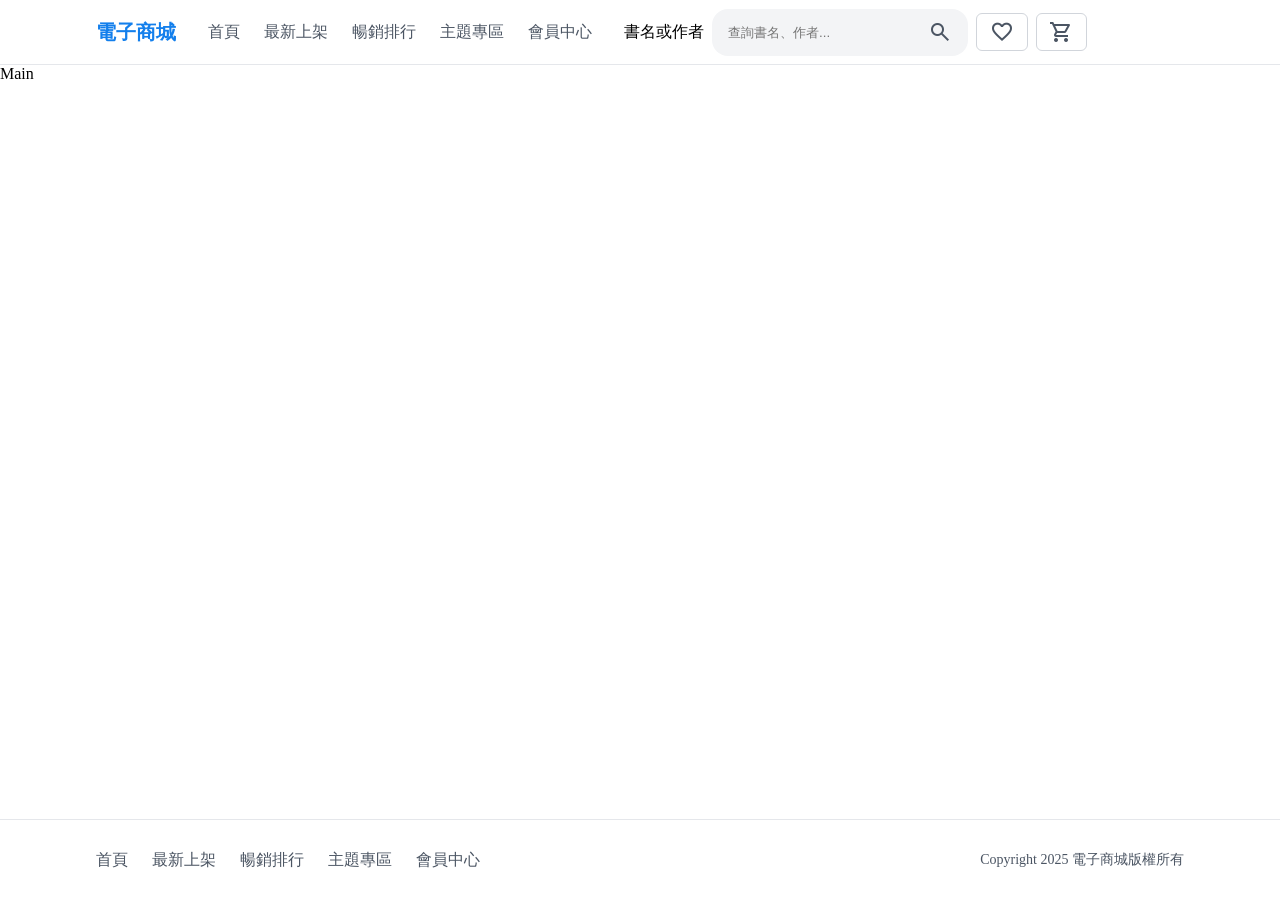
==== src/index.html @ 7a5806dc "fix(header): 調整查詢列樣式錯誤" ====
<!DOCTYPE html>
<html lang="zh-Hant">
<head>
  <meta charset="UTF-8" />
  <meta name="viewport" content="width=device-width, initial-scale=1.0" />
  <title>電子商城</title>
  <link href="https://fonts.googleapis.com/css2?family=Material+Symbols+Outlined" rel="stylesheet" />
  <link rel="stylesheet" href="style.min.css" />
</head>
<body>
  <section>
    <header>
      <div class="container">
        <div class="header-inner">
         <div class="header-brand">
          <h3 class="site-title">電子商城</h3>
          <nav>
            <a href="#">首頁</a>
            <a href="#">最新上架</a>
            <a href="#">暢銷排行</a>
            <a href="#">主題專區</a>
            <a href="#">會員中心</a>
          </nav>
          <div class="header-actions">
    <label for="book-search">書名或作者</label>
    <div class="search">
      <input id="book-search" type="search" placeholder="查詢書名、作者..." />
      <button type="button" aria-label="搜尋">
        <span class="material-symbols-outlined" aria-hidden="true">search</span>
      </button>
    </div>
    <button type="button" aria-label="我的最愛">
      <span class="material-symbols-outlined" aria-hidden="true">favorite</span>
    </button>
    <button type="button" aria-label="購物車">
      <span class="material-symbols-outlined" aria-hidden="true">shopping_cart</span>
    </button>
  </div>
        </div>
      </div>
    </header>
    <div class="main">Main</div>
    <footer>
        <div class="container">
          <div class="footer-inner">
            <nav class="footer-nav" aria-label="頁尾導覽">
              <a href="#">首頁</a>
              <a href="#">最新上架</a>
              <a href="#">暢銷排行</a>
              <a href="#">主題專區</a>
              <a href="#">會員中心</a>
            </nav>
            <p>Copyright 2025 電子商城版權所有</p>
          </div>
        </div>
      </footer>
  </section>
</body>
</html>
---- src/style.min.css ----
section{display:flex;flex-direction:column;min-height:100vh}section .main{flex-grow:1}.container{width:100%;max-width:90vw;box-sizing:border-box;margin:0 auto;padding-left:2rem;padding-right:2rem}a{color:var(--text-color);text-decoration:none}a:hover{color:var(--primary-color)}a:focus-visible{outline:2px solid var(--primary-color);outline-offset:3px}header{border-bottom:solid 1px var(--border-color)}header .material-symbols-outlined{font-size:1.5rem;line-height:1}header .container{width:100%;max-width:90vw;box-sizing:border-box;height:4rem;margin:0 auto;padding-left:2rem;padding-right:2rem;display:flex;align-items:center}header .container .header-inner{width:100%;height:4rem;display:flex;justify-content:space-between;align-items:center}header .container .header-inner button{background-color:rgba(0,0,0,0);padding:.5rem;border:none;cursor:pointer;color:var(--text-color);display:inline-flex;align-items:center;justify-content:center}header .container .header-inner .header-brand{display:flex;align-items:center;gap:2rem}header .container .header-inner .header-brand .site-title{margin:0;font-size:1.25rem;font-weight:700;line-height:1.75rem;color:var(--primary-color)}header .container .header-inner .header-brand nav{display:flex;gap:1.5rem}header .container .header-inner .header-brand nav a{color:var(--text-color);text-decoration:none}header .container .header-inner .header-brand nav a:hover{color:var(--primary-color)}header .container .header-inner .header-actions{display:flex;align-items:center;gap:.5rem}header .container .header-inner .header-actions div.search{display:flex;align-items:stretch;gap:0}header .container .header-inner .header-actions div.search input{border-top-left-radius:1rem;border-bottom-left-radius:1rem;width:200px;padding:1rem .5rem 1rem 1rem;border:none;background-color:var(--gray-color-100);outline:none}header .container .header-inner .header-actions div.search button{border-top-right-radius:1rem;border-bottom-right-radius:1rem;padding:.5rem 1rem;border:none;background-color:var(--gray-color-100);cursor:pointer}header .container .header-inner .header-actions div.search .search input:focus-visible,header .container .header-inner .header-actions div.search button:focus-visible{outline:2px solid var(--primary-color);outline-offset:3px}header .container .header-inner .header-actions>button{padding:.4rem .8rem;border:1px solid #d1d5db;border-radius:.375rem;background:#fff;cursor:pointer}footer{border-top:1px solid var(--border-color)}footer .container{width:100%;max-width:90vw;box-sizing:border-box;margin:0px auto;padding-left:2rem;padding-right:2rem}footer .footer-inner{display:flex;flex-wrap:wrap;justify-content:space-between;align-items:center;gap:1rem 1.5rem;padding-block:1rem}footer .footer-nav{display:flex;flex-wrap:wrap;gap:.75rem 1.5rem}footer .footer-nav a{color:var(--text-color);text-decoration:inherit}footer .footer-nav a:hover{color:var(--primary-color)}footer p{color:var(--text-color);font-size:.875rem;line-height:1.25rem}:root{--primary-color: #137fec;--text-color: #4b5563;--border-color: #e5e7eb;--gray-color-100: #f3f4f6}html,body{margin:0;padding:0}/*# sourceMappingURL=style.min.css.map */
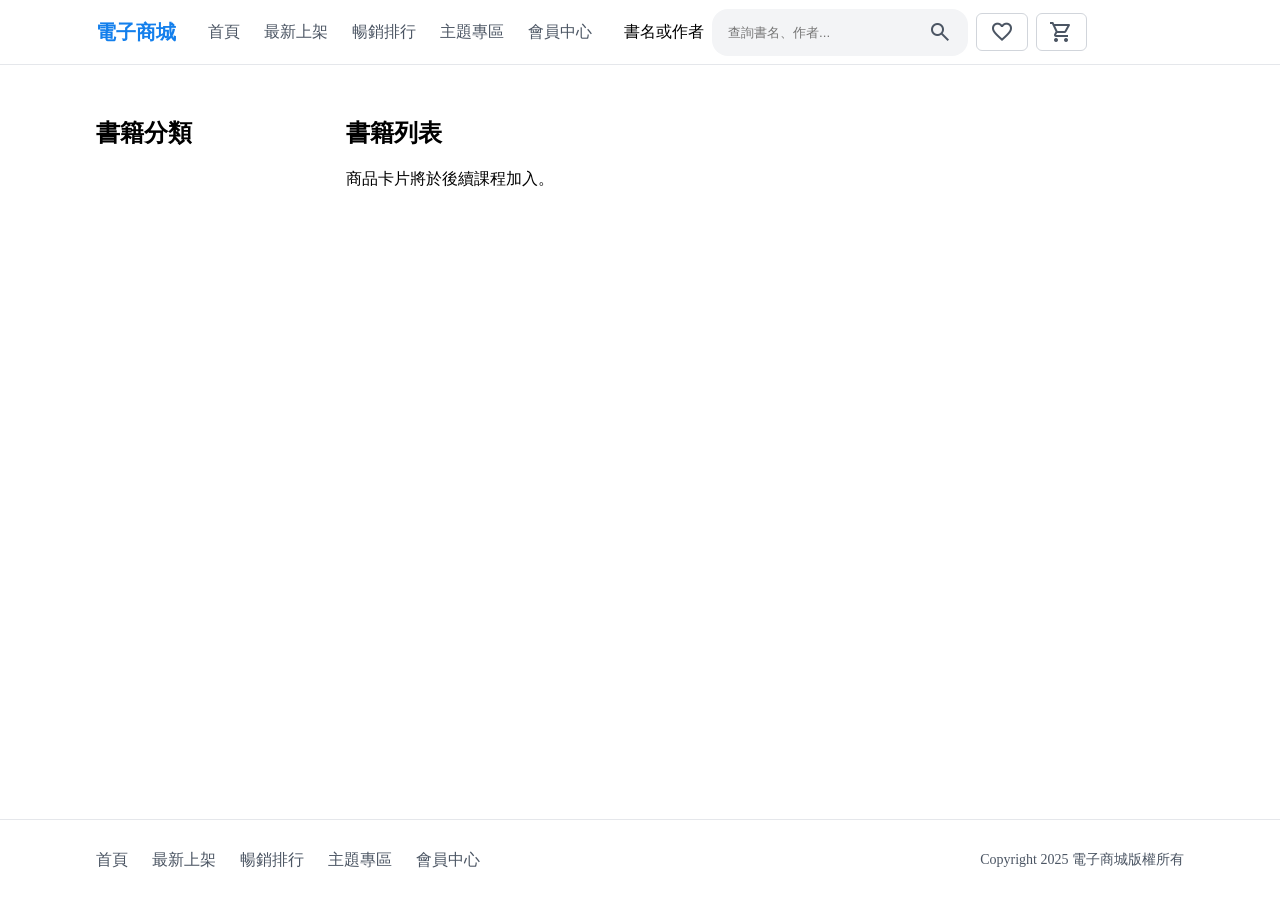
==== commit 21badb9e: "feat(body): 頁面結構定義實作新增" ====
--- a/src/index.html
+++ b/src/index.html
@@ -39,7 +39,20 @@
         </div>
       </div>
     </header>
-    <div class="main">Main</div>
+    <div class="main">
+        <div class="container">
+          <div class="content-layout">
+            <aside class="category-sidebar">
+              <h2 id="category-title">書籍分類</h2>
+              <nav class="category-nav" aria-labelledby="category-title"></nav>
+            </aside>
+            <main class="book-main">
+              <h1>書籍列表</h1>
+              <p>商品卡片將於後續課程加入。</p>
+            </main>
+          </div>
+        </div>
+      </div>
     <footer>
         <div class="container">
           <div class="footer-inner">
--- a/src/style.min.css
+++ b/src/style.min.css
@@ -1 +1 @@
-section{display:flex;flex-direction:column;min-height:100vh}section .main{flex-grow:1}.container{width:100%;max-width:90vw;box-sizing:border-box;margin:0 auto;padding-left:2rem;padding-right:2rem}a{color:var(--text-color);text-decoration:none}a:hover{color:var(--primary-color)}a:focus-visible{outline:2px solid var(--primary-color);outline-offset:3px}header{border-bottom:solid 1px var(--border-color)}header .material-symbols-outlined{font-size:1.5rem;line-height:1}header .container{width:100%;max-width:90vw;box-sizing:border-box;height:4rem;margin:0 auto;padding-left:2rem;padding-right:2rem;display:flex;align-items:center}header .container .header-inner{width:100%;height:4rem;display:flex;justify-content:space-between;align-items:center}header .container .header-inner button{background-color:rgba(0,0,0,0);padding:.5rem;border:none;cursor:pointer;color:var(--text-color);display:inline-flex;align-items:center;justify-content:center}header .container .header-inner .header-brand{display:flex;align-items:center;gap:2rem}header .container .header-inner .header-brand .site-title{margin:0;font-size:1.25rem;font-weight:700;line-height:1.75rem;color:var(--primary-color)}header .container .header-inner .header-brand nav{display:flex;gap:1.5rem}header .container .header-inner .header-brand nav a{color:var(--text-color);text-decoration:none}header .container .header-inner .header-brand nav a:hover{color:var(--primary-color)}header .container .header-inner .header-actions{display:flex;align-items:center;gap:.5rem}header .container .header-inner .header-actions div.search{display:flex;align-items:stretch;gap:0}header .container .header-inner .header-actions div.search input{border-top-left-radius:1rem;border-bottom-left-radius:1rem;width:200px;padding:1rem .5rem 1rem 1rem;border:none;background-color:var(--gray-color-100);outline:none}header .container .header-inner .header-actions div.search button{border-top-right-radius:1rem;border-bottom-right-radius:1rem;padding:.5rem 1rem;border:none;background-color:var(--gray-color-100);cursor:pointer}header .container .header-inner .header-actions div.search .search input:focus-visible,header .container .header-inner .header-actions div.search button:focus-visible{outline:2px solid var(--primary-color);outline-offset:3px}header .container .header-inner .header-actions>button{padding:.4rem .8rem;border:1px solid #d1d5db;border-radius:.375rem;background:#fff;cursor:pointer}footer{border-top:1px solid var(--border-color)}footer .container{width:100%;max-width:90vw;box-sizing:border-box;margin:0px auto;padding-left:2rem;padding-right:2rem}footer .footer-inner{display:flex;flex-wrap:wrap;justify-content:space-between;align-items:center;gap:1rem 1.5rem;padding-block:1rem}footer .footer-nav{display:flex;flex-wrap:wrap;gap:.75rem 1.5rem}footer .footer-nav a{color:var(--text-color);text-decoration:inherit}footer .footer-nav a:hover{color:var(--primary-color)}footer p{color:var(--text-color);font-size:.875rem;line-height:1.25rem}:root{--primary-color: #137fec;--text-color: #4b5563;--border-color: #e5e7eb;--gray-color-100: #f3f4f6}html,body{margin:0;padding:0}/*# sourceMappingURL=style.min.css.map */+section{display:flex;flex-direction:column;min-height:100vh}section>.main{flex-grow:1}.container{width:100%;max-width:90vw;box-sizing:border-box;margin:0 auto;padding-left:2rem;padding-right:2rem}a{color:var(--text-color);text-decoration:none}a:hover{color:var(--primary-color)}a:focus-visible{outline:2px solid var(--primary-color);outline-offset:3px}header{border-bottom:solid 1px var(--border-color)}header .material-symbols-outlined{font-size:1.5rem;line-height:1}header .container{width:100%;max-width:90vw;box-sizing:border-box;height:4rem;margin:0 auto;padding-left:2rem;padding-right:2rem;display:flex;align-items:center}header .container .header-inner{width:100%;height:4rem;display:flex;justify-content:space-between;align-items:center}header .container .header-inner button{background-color:rgba(0,0,0,0);padding:.5rem;border:none;cursor:pointer;color:var(--text-color);display:inline-flex;align-items:center;justify-content:center}header .container .header-inner .header-brand{display:flex;align-items:center;gap:2rem}header .container .header-inner .header-brand .site-title{margin:0;font-size:1.25rem;font-weight:700;line-height:1.75rem;color:var(--primary-color)}header .container .header-inner .header-brand nav{display:flex;gap:1.5rem}header .container .header-inner .header-brand nav a{color:var(--text-color);text-decoration:none}header .container .header-inner .header-brand nav a:hover{color:var(--primary-color)}header .container .header-inner .header-actions{display:flex;align-items:center;gap:.5rem}header .container .header-inner .header-actions div.search{display:flex;align-items:stretch;gap:0}header .container .header-inner .header-actions div.search input{border-top-left-radius:1rem;border-bottom-left-radius:1rem;width:200px;padding:1rem .5rem 1rem 1rem;border:none;background-color:var(--gray-color-100);outline:none}header .container .header-inner .header-actions div.search button{border-top-right-radius:1rem;border-bottom-right-radius:1rem;padding:.5rem 1rem;border:none;background-color:var(--gray-color-100);cursor:pointer}header .container .header-inner .header-actions div.search .search input:focus-visible,header .container .header-inner .header-actions div.search button:focus-visible{outline:2px solid var(--primary-color);outline-offset:3px}header .container .header-inner .header-actions>button{padding:.4rem .8rem;border:1px solid #d1d5db;border-radius:.375rem;background:#fff;cursor:pointer}.content-layout{display:flex;align-items:flex-start;gap:2rem;padding-block:2rem}.category-sidebar{width:20%;flex-shrink:0}.book-main{flex:1 1 0%;min-width:0;overflow-wrap:anywhere}footer{border-top:1px solid var(--border-color)}footer .container{width:100%;max-width:90vw;box-sizing:border-box;margin:0px auto;padding-left:2rem;padding-right:2rem}footer .footer-inner{display:flex;flex-wrap:wrap;justify-content:space-between;align-items:center;gap:1rem 1.5rem;padding-block:1rem}footer .footer-nav{display:flex;flex-wrap:wrap;gap:.75rem 1.5rem}footer .footer-nav a{color:var(--text-color);text-decoration:inherit}footer .footer-nav a:hover{color:var(--primary-color)}footer p{color:var(--text-color);font-size:.875rem;line-height:1.25rem}:root{--primary-color: #137fec;--text-color: #4b5563;--border-color: #e5e7eb;--gray-color-100: #f3f4f6}html,body{margin:0;padding:0}/*# sourceMappingURL=style.min.css.map */
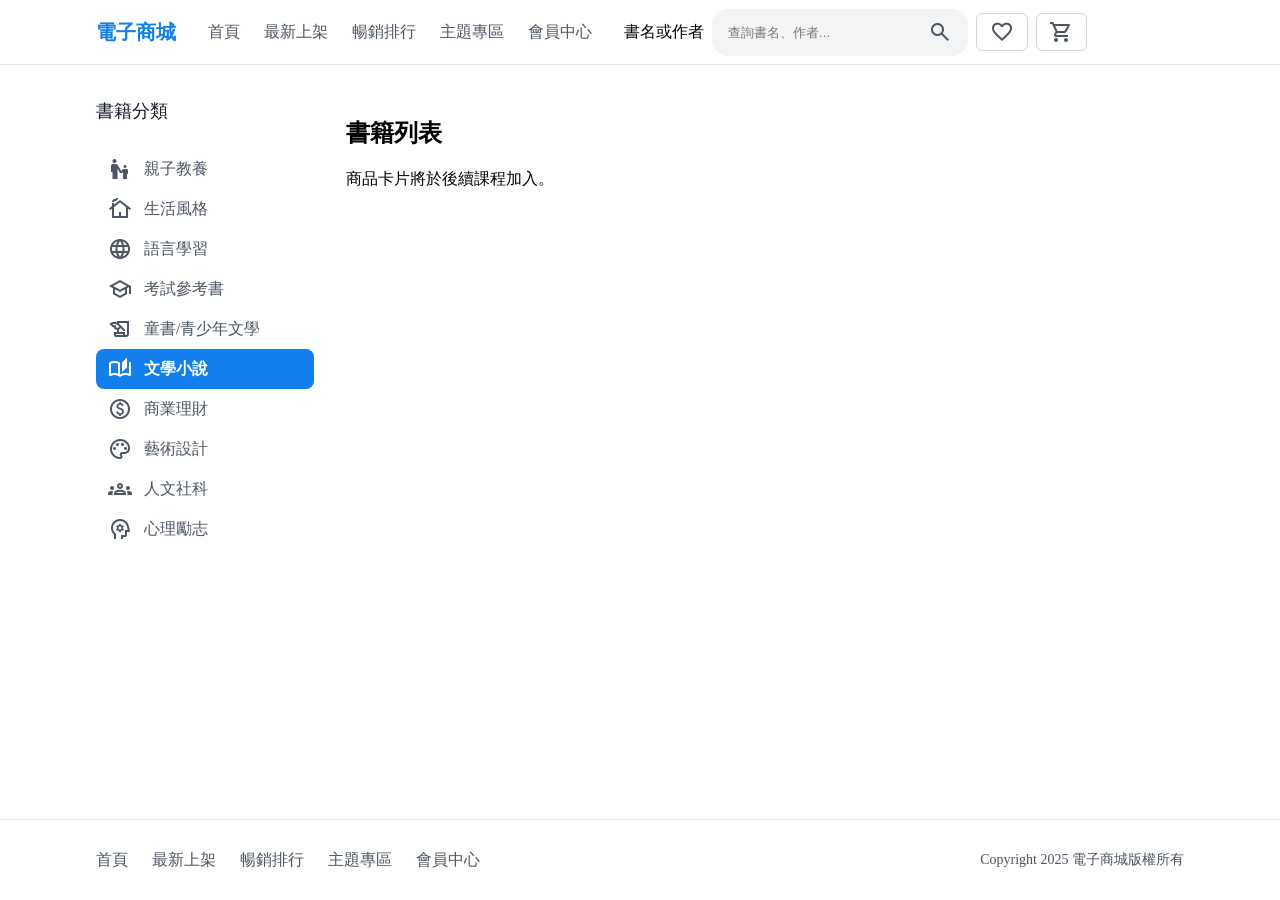
==== commit 4a0e9244: "feat(aside): 書籍分類選單樣式設定" ====
--- a/src/index.html
+++ b/src/index.html
@@ -44,7 +44,48 @@
           <div class="content-layout">
             <aside class="category-sidebar">
               <h2 id="category-title">書籍分類</h2>
-              <nav class="category-nav" aria-labelledby="category-title"></nav>
+              <nav class="category-nav" aria-labelledby="category-title">
+    <a href="#">
+      <span class="material-symbols-outlined" aria-hidden="true">escalator_warning</span>
+      <span>親子教養</span>
+    </a>
+    <a href="#">
+      <span class="material-symbols-outlined" aria-hidden="true">cottage</span>
+      <span>生活風格</span>
+    </a>
+    <a href="#">
+      <span class="material-symbols-outlined" aria-hidden="true">language</span>
+      <span>語言學習</span>
+    </a>
+    <a href="#">
+      <span class="material-symbols-outlined" aria-hidden="true">school</span>
+      <span>考試參考書</span>
+    </a>
+    <a href="#">
+      <span class="material-symbols-outlined" aria-hidden="true">history_edu</span>
+      <span>童書/青少年文學</span>
+    </a>
+    <a href="#" class="active" aria-current="true">
+      <span class="material-symbols-outlined" aria-hidden="true">auto_stories</span>
+      <span>文學小說</span>
+    </a>
+    <a href="#">
+      <span class="material-symbols-outlined" aria-hidden="true">paid</span>
+      <span>商業理財</span>
+    </a>
+    <a href="#">
+      <span class="material-symbols-outlined" aria-hidden="true">palette</span>
+      <span>藝術設計</span>
+    </a>
+    <a href="#">
+      <span class="material-symbols-outlined" aria-hidden="true">groups</span>
+      <span>人文社科</span>
+    </a>
+    <a href="#">
+      <span class="material-symbols-outlined" aria-hidden="true">psychology</span>
+      <span>心理勵志</span>
+       </a>
+    </nav>
             </aside>
             <main class="book-main">
               <h1>書籍列表</h1>
--- a/src/style.min.css
+++ b/src/style.min.css
@@ -1 +1 @@
-section{display:flex;flex-direction:column;min-height:100vh}section>.main{flex-grow:1}.container{width:100%;max-width:90vw;box-sizing:border-box;margin:0 auto;padding-left:2rem;padding-right:2rem}a{color:var(--text-color);text-decoration:none}a:hover{color:var(--primary-color)}a:focus-visible{outline:2px solid var(--primary-color);outline-offset:3px}header{border-bottom:solid 1px var(--border-color)}header .material-symbols-outlined{font-size:1.5rem;line-height:1}header .container{width:100%;max-width:90vw;box-sizing:border-box;height:4rem;margin:0 auto;padding-left:2rem;padding-right:2rem;display:flex;align-items:center}header .container .header-inner{width:100%;height:4rem;display:flex;justify-content:space-between;align-items:center}header .container .header-inner button{background-color:rgba(0,0,0,0);padding:.5rem;border:none;cursor:pointer;color:var(--text-color);display:inline-flex;align-items:center;justify-content:center}header .container .header-inner .header-brand{display:flex;align-items:center;gap:2rem}header .container .header-inner .header-brand .site-title{margin:0;font-size:1.25rem;font-weight:700;line-height:1.75rem;color:var(--primary-color)}header .container .header-inner .header-brand nav{display:flex;gap:1.5rem}header .container .header-inner .header-brand nav a{color:var(--text-color);text-decoration:none}header .container .header-inner .header-brand nav a:hover{color:var(--primary-color)}header .container .header-inner .header-actions{display:flex;align-items:center;gap:.5rem}header .container .header-inner .header-actions div.search{display:flex;align-items:stretch;gap:0}header .container .header-inner .header-actions div.search input{border-top-left-radius:1rem;border-bottom-left-radius:1rem;width:200px;padding:1rem .5rem 1rem 1rem;border:none;background-color:var(--gray-color-100);outline:none}header .container .header-inner .header-actions div.search button{border-top-right-radius:1rem;border-bottom-right-radius:1rem;padding:.5rem 1rem;border:none;background-color:var(--gray-color-100);cursor:pointer}header .container .header-inner .header-actions div.search .search input:focus-visible,header .container .header-inner .header-actions div.search button:focus-visible{outline:2px solid var(--primary-color);outline-offset:3px}header .container .header-inner .header-actions>button{padding:.4rem .8rem;border:1px solid #d1d5db;border-radius:.375rem;background:#fff;cursor:pointer}.content-layout{display:flex;align-items:flex-start;gap:2rem;padding-block:2rem}.category-sidebar{width:20%;flex-shrink:0}.book-main{flex:1 1 0%;min-width:0;overflow-wrap:anywhere}footer{border-top:1px solid var(--border-color)}footer .container{width:100%;max-width:90vw;box-sizing:border-box;margin:0px auto;padding-left:2rem;padding-right:2rem}footer .footer-inner{display:flex;flex-wrap:wrap;justify-content:space-between;align-items:center;gap:1rem 1.5rem;padding-block:1rem}footer .footer-nav{display:flex;flex-wrap:wrap;gap:.75rem 1.5rem}footer .footer-nav a{color:var(--text-color);text-decoration:inherit}footer .footer-nav a:hover{color:var(--primary-color)}footer p{color:var(--text-color);font-size:.875rem;line-height:1.25rem}:root{--primary-color: #137fec;--text-color: #4b5563;--border-color: #e5e7eb;--gray-color-100: #f3f4f6}html,body{margin:0;padding:0}/*# sourceMappingURL=style.min.css.map */+section{display:flex;flex-direction:column;min-height:100vh}section>.main{flex-grow:1}.container{width:100%;max-width:90vw;box-sizing:border-box;margin:0 auto;padding-left:2rem;padding-right:2rem}a{color:var(--text-color);text-decoration:none}a:hover{color:var(--primary-color)}a:focus-visible{outline:2px solid var(--primary-color);outline-offset:3px}header{border-bottom:solid 1px var(--border-color)}header .material-symbols-outlined{font-size:1.5rem;line-height:1}header .container{width:100%;max-width:90vw;box-sizing:border-box;height:4rem;margin:0 auto;padding-left:2rem;padding-right:2rem;display:flex;align-items:center}header .container .header-inner{width:100%;height:4rem;display:flex;justify-content:space-between;align-items:center}header .container .header-inner button{background-color:rgba(0,0,0,0);padding:.5rem;border:none;cursor:pointer;color:var(--text-color);display:inline-flex;align-items:center;justify-content:center}header .container .header-inner .header-brand{display:flex;align-items:center;gap:2rem}header .container .header-inner .header-brand .site-title{margin:0;font-size:1.25rem;font-weight:700;line-height:1.75rem;color:var(--primary-color)}header .container .header-inner .header-brand nav{display:flex;gap:1.5rem}header .container .header-inner .header-brand nav a{color:var(--text-color);text-decoration:none}header .container .header-inner .header-brand nav a:hover{color:var(--primary-color)}header .container .header-inner .header-actions{display:flex;align-items:center;gap:.5rem}header .container .header-inner .header-actions div.search{display:flex;align-items:stretch;gap:0}header .container .header-inner .header-actions div.search input{border-top-left-radius:1rem;border-bottom-left-radius:1rem;width:200px;padding:1rem .5rem 1rem 1rem;border:none;background-color:var(--gray-color-100);outline:none}header .container .header-inner .header-actions div.search button{border-top-right-radius:1rem;border-bottom-right-radius:1rem;padding:.5rem 1rem;border:none;background-color:var(--gray-color-100);cursor:pointer}header .container .header-inner .header-actions div.search .search input:focus-visible,header .container .header-inner .header-actions div.search button:focus-visible{outline:2px solid var(--primary-color);outline-offset:3px}header .container .header-inner .header-actions>button{padding:.4rem .8rem;border:1px solid #d1d5db;border-radius:.375rem;background:#fff;cursor:pointer}.content-layout{display:flex;align-items:flex-start;gap:2rem;padding-block:2rem}.category-sidebar{width:20%;flex-shrink:0}.category-sidebar h2{margin:0;font-weight:500;font-size:1.125rem;line-height:1.75rem;color:var(--header-color)}.book-main{flex:1 1 0%;min-width:0;overflow-wrap:anywhere}.category-nav{margin-block:1.5rem}.category-nav a:hover{background-color:var(--gray-color-100);color:var(--primary-color)}.category-nav a.active{background-color:var(--primary-color);color:#fff;font-weight:700}.category-nav a{display:flex;align-items:center;gap:.75rem;padding:.5rem .75rem;border-radius:.5rem;overflow-wrap:anywhere}.category-nav .material-symbols-outlined{flex-shrink:0;font-size:1.5rem;line-height:1}footer{border-top:1px solid var(--border-color)}footer .container{width:100%;max-width:90vw;box-sizing:border-box;margin:0px auto;padding-left:2rem;padding-right:2rem}footer .footer-inner{display:flex;flex-wrap:wrap;justify-content:space-between;align-items:center;gap:1rem 1.5rem;padding-block:1rem}footer .footer-nav{display:flex;flex-wrap:wrap;gap:.75rem 1.5rem}footer .footer-nav a{color:var(--text-color);text-decoration:inherit}footer .footer-nav a:hover{color:var(--primary-color)}footer p{color:var(--text-color);font-size:.875rem;line-height:1.25rem}:root{--header-color: #111827;--primary-color: #137fec;--text-color: #4b5563;--border-color: #e5e7eb;--gray-color-100: #f3f4f6}html,body{margin:0;padding:0}/*# sourceMappingURL=style.min.css.map */
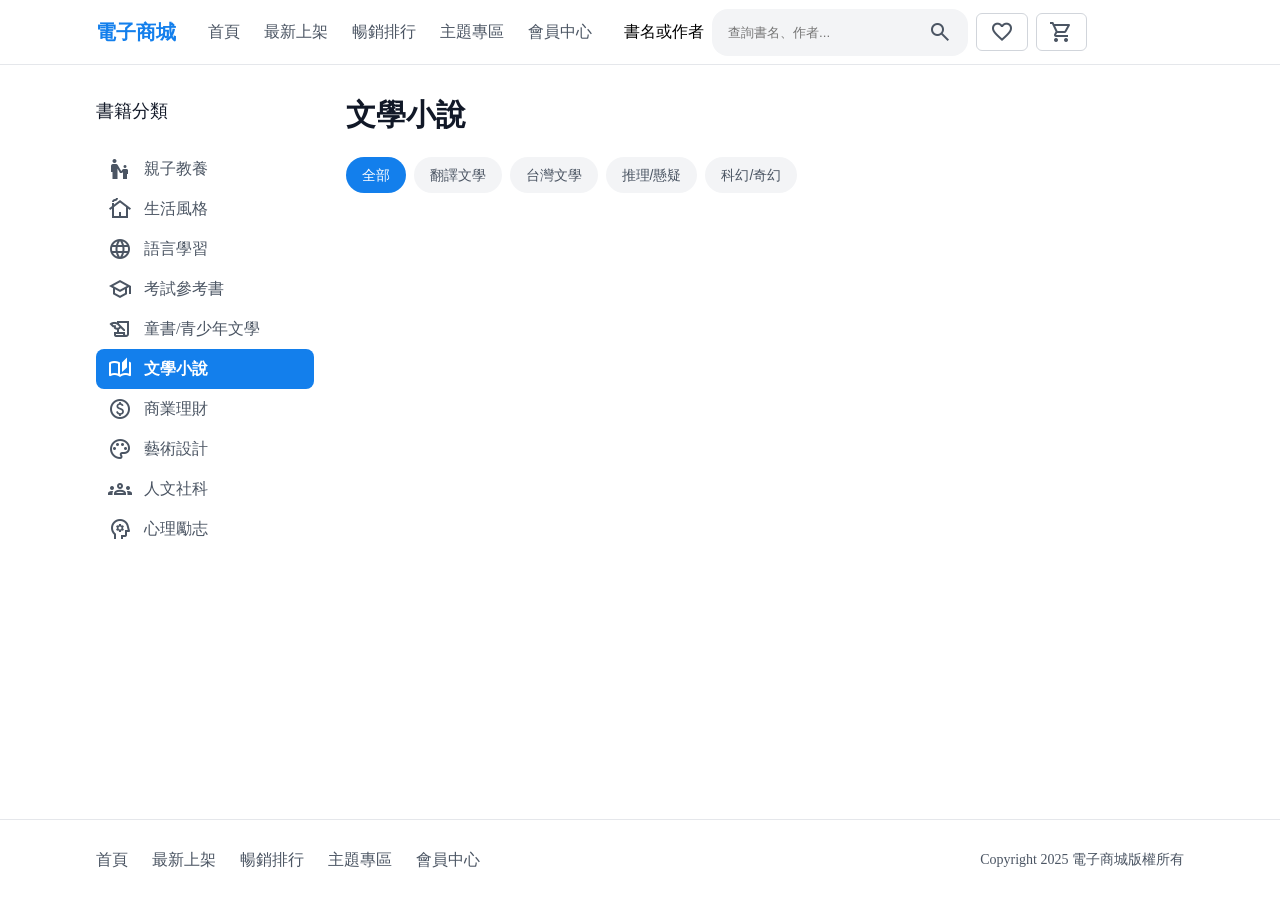
==== commit 6fc7b71c: "feat(body): 書籍標籤樣式設定" ====
--- a/src/index.html
+++ b/src/index.html
@@ -88,8 +88,14 @@
     </nav>
             </aside>
             <main class="book-main">
-              <h1>書籍列表</h1>
-              <p>商品卡片將於後續課程加入。</p>
+              <h1>文學小說</h1>
+              <div class="tag">
+                <button type="button" class="selected">全部</button>
+                <button type="button">翻譯文學</button>
+                <button type="button">台灣文學</button>
+                <button type="button">推理/懸疑</button>
+               <button type="button">科幻/奇幻</button>
+              </div>
             </main>
           </div>
         </div>
--- a/src/style.min.css
+++ b/src/style.min.css
@@ -1 +1 @@
-section{display:flex;flex-direction:column;min-height:100vh}section>.main{flex-grow:1}.container{width:100%;max-width:90vw;box-sizing:border-box;margin:0 auto;padding-left:2rem;padding-right:2rem}a{color:var(--text-color);text-decoration:none}a:hover{color:var(--primary-color)}a:focus-visible{outline:2px solid var(--primary-color);outline-offset:3px}header{border-bottom:solid 1px var(--border-color)}header .material-symbols-outlined{font-size:1.5rem;line-height:1}header .container{width:100%;max-width:90vw;box-sizing:border-box;height:4rem;margin:0 auto;padding-left:2rem;padding-right:2rem;display:flex;align-items:center}header .container .header-inner{width:100%;height:4rem;display:flex;justify-content:space-between;align-items:center}header .container .header-inner button{background-color:rgba(0,0,0,0);padding:.5rem;border:none;cursor:pointer;color:var(--text-color);display:inline-flex;align-items:center;justify-content:center}header .container .header-inner .header-brand{display:flex;align-items:center;gap:2rem}header .container .header-inner .header-brand .site-title{margin:0;font-size:1.25rem;font-weight:700;line-height:1.75rem;color:var(--primary-color)}header .container .header-inner .header-brand nav{display:flex;gap:1.5rem}header .container .header-inner .header-brand nav a{color:var(--text-color);text-decoration:none}header .container .header-inner .header-brand nav a:hover{color:var(--primary-color)}header .container .header-inner .header-actions{display:flex;align-items:center;gap:.5rem}header .container .header-inner .header-actions div.search{display:flex;align-items:stretch;gap:0}header .container .header-inner .header-actions div.search input{border-top-left-radius:1rem;border-bottom-left-radius:1rem;width:200px;padding:1rem .5rem 1rem 1rem;border:none;background-color:var(--gray-color-100);outline:none}header .container .header-inner .header-actions div.search button{border-top-right-radius:1rem;border-bottom-right-radius:1rem;padding:.5rem 1rem;border:none;background-color:var(--gray-color-100);cursor:pointer}header .container .header-inner .header-actions div.search .search input:focus-visible,header .container .header-inner .header-actions div.search button:focus-visible{outline:2px solid var(--primary-color);outline-offset:3px}header .container .header-inner .header-actions>button{padding:.4rem .8rem;border:1px solid #d1d5db;border-radius:.375rem;background:#fff;cursor:pointer}.content-layout{display:flex;align-items:flex-start;gap:2rem;padding-block:2rem}.category-sidebar{width:20%;flex-shrink:0}.category-sidebar h2{margin:0;font-weight:500;font-size:1.125rem;line-height:1.75rem;color:var(--header-color)}.book-main{flex:1 1 0%;min-width:0;overflow-wrap:anywhere}.category-nav{margin-block:1.5rem}.category-nav a:hover{background-color:var(--gray-color-100);color:var(--primary-color)}.category-nav a.active{background-color:var(--primary-color);color:#fff;font-weight:700}.category-nav a{display:flex;align-items:center;gap:.75rem;padding:.5rem .75rem;border-radius:.5rem;overflow-wrap:anywhere}.category-nav .material-symbols-outlined{flex-shrink:0;font-size:1.5rem;line-height:1}footer{border-top:1px solid var(--border-color)}footer .container{width:100%;max-width:90vw;box-sizing:border-box;margin:0px auto;padding-left:2rem;padding-right:2rem}footer .footer-inner{display:flex;flex-wrap:wrap;justify-content:space-between;align-items:center;gap:1rem 1.5rem;padding-block:1rem}footer .footer-nav{display:flex;flex-wrap:wrap;gap:.75rem 1.5rem}footer .footer-nav a{color:var(--text-color);text-decoration:inherit}footer .footer-nav a:hover{color:var(--primary-color)}footer p{color:var(--text-color);font-size:.875rem;line-height:1.25rem}:root{--header-color: #111827;--primary-color: #137fec;--text-color: #4b5563;--border-color: #e5e7eb;--gray-color-100: #f3f4f6}html,body{margin:0;padding:0}/*# sourceMappingURL=style.min.css.map */+section{display:flex;flex-direction:column;min-height:100vh}section>.main{flex-grow:1}.container{width:100%;max-width:90vw;box-sizing:border-box;margin:0 auto;padding-left:2rem;padding-right:2rem}a{color:var(--text-color);text-decoration:none}a:hover{color:var(--primary-color)}a:focus-visible{outline:2px solid var(--primary-color);outline-offset:3px}header{border-bottom:solid 1px var(--border-color)}header .material-symbols-outlined{font-size:1.5rem;line-height:1}header .container{width:100%;max-width:90vw;box-sizing:border-box;height:4rem;margin:0 auto;padding-left:2rem;padding-right:2rem;display:flex;align-items:center}header .container .header-inner{width:100%;height:4rem;display:flex;justify-content:space-between;align-items:center}header .container .header-inner button{background-color:rgba(0,0,0,0);padding:.5rem;border:none;cursor:pointer;color:var(--text-color);display:inline-flex;align-items:center;justify-content:center}header .container .header-inner .header-brand{display:flex;align-items:center;gap:2rem}header .container .header-inner .header-brand .site-title{margin:0;font-size:1.25rem;font-weight:700;line-height:1.75rem;color:var(--primary-color)}header .container .header-inner .header-brand nav{display:flex;gap:1.5rem}header .container .header-inner .header-brand nav a{color:var(--text-color);text-decoration:none}header .container .header-inner .header-brand nav a:hover{color:var(--primary-color)}header .container .header-inner .header-actions{display:flex;align-items:center;gap:.5rem}header .container .header-inner .header-actions div.search{display:flex;align-items:stretch;gap:0}header .container .header-inner .header-actions div.search input{border-top-left-radius:1rem;border-bottom-left-radius:1rem;width:200px;padding:1rem .5rem 1rem 1rem;border:none;background-color:var(--gray-color-100);outline:none}header .container .header-inner .header-actions div.search button{border-top-right-radius:1rem;border-bottom-right-radius:1rem;padding:.5rem 1rem;border:none;background-color:var(--gray-color-100);cursor:pointer}header .container .header-inner .header-actions div.search .search input:focus-visible,header .container .header-inner .header-actions div.search button:focus-visible{outline:2px solid var(--primary-color);outline-offset:3px}header .container .header-inner .header-actions>button{padding:.4rem .8rem;border:1px solid #d1d5db;border-radius:.375rem;background:#fff;cursor:pointer}.content-layout{display:flex;align-items:flex-start;gap:2rem;padding-block:2rem}.category-sidebar{width:20%;flex-shrink:0}.category-sidebar h2{margin:0;font-weight:500;font-size:1.125rem;line-height:1.75rem;color:var(--header-color)}.book-main{flex:1 1 0%;min-width:0;overflow-wrap:anywhere}h1{margin:0 0 1.5rem;font-weight:600;font-size:1.875rem;line-height:2.25rem;color:var(--header-color)}.tag{display:flex;flex-wrap:wrap;gap:.5rem;margin-bottom:2rem}.tag button{padding:.5rem 1rem;border:0;border-radius:1.5rem;font-size:.875rem;font-weight:500;line-height:1.25rem;color:var(--text-color);background-color:var(--gray-color-100);cursor:pointer}.tag button:focus-visible{outline:2px solid var(--primary-color);outline-offset:3px}.tag button.selected{background-color:var(--primary-color);color:#fff}.category-nav{margin-block:1.5rem}.category-nav a:hover{background-color:var(--gray-color-100);color:var(--primary-color)}.category-nav a.active{background-color:var(--primary-color);color:#fff;font-weight:700}.category-nav a{display:flex;align-items:center;gap:.75rem;padding:.5rem .75rem;border-radius:.5rem;overflow-wrap:anywhere}.category-nav .material-symbols-outlined{flex-shrink:0;font-size:1.5rem;line-height:1}footer{border-top:1px solid var(--border-color)}footer .container{width:100%;max-width:90vw;box-sizing:border-box;margin:0px auto;padding-left:2rem;padding-right:2rem}footer .footer-inner{display:flex;flex-wrap:wrap;justify-content:space-between;align-items:center;gap:1rem 1.5rem;padding-block:1rem}footer .footer-nav{display:flex;flex-wrap:wrap;gap:.75rem 1.5rem}footer .footer-nav a{color:var(--text-color);text-decoration:inherit}footer .footer-nav a:hover{color:var(--primary-color)}footer p{color:var(--text-color);font-size:.875rem;line-height:1.25rem}:root{--header-color: #111827;--primary-color: #137fec;--text-color: #4b5563;--border-color: #e5e7eb;--gray-color-100: #f3f4f6}html,body{margin:0;padding:0}/*# sourceMappingURL=style.min.css.map */
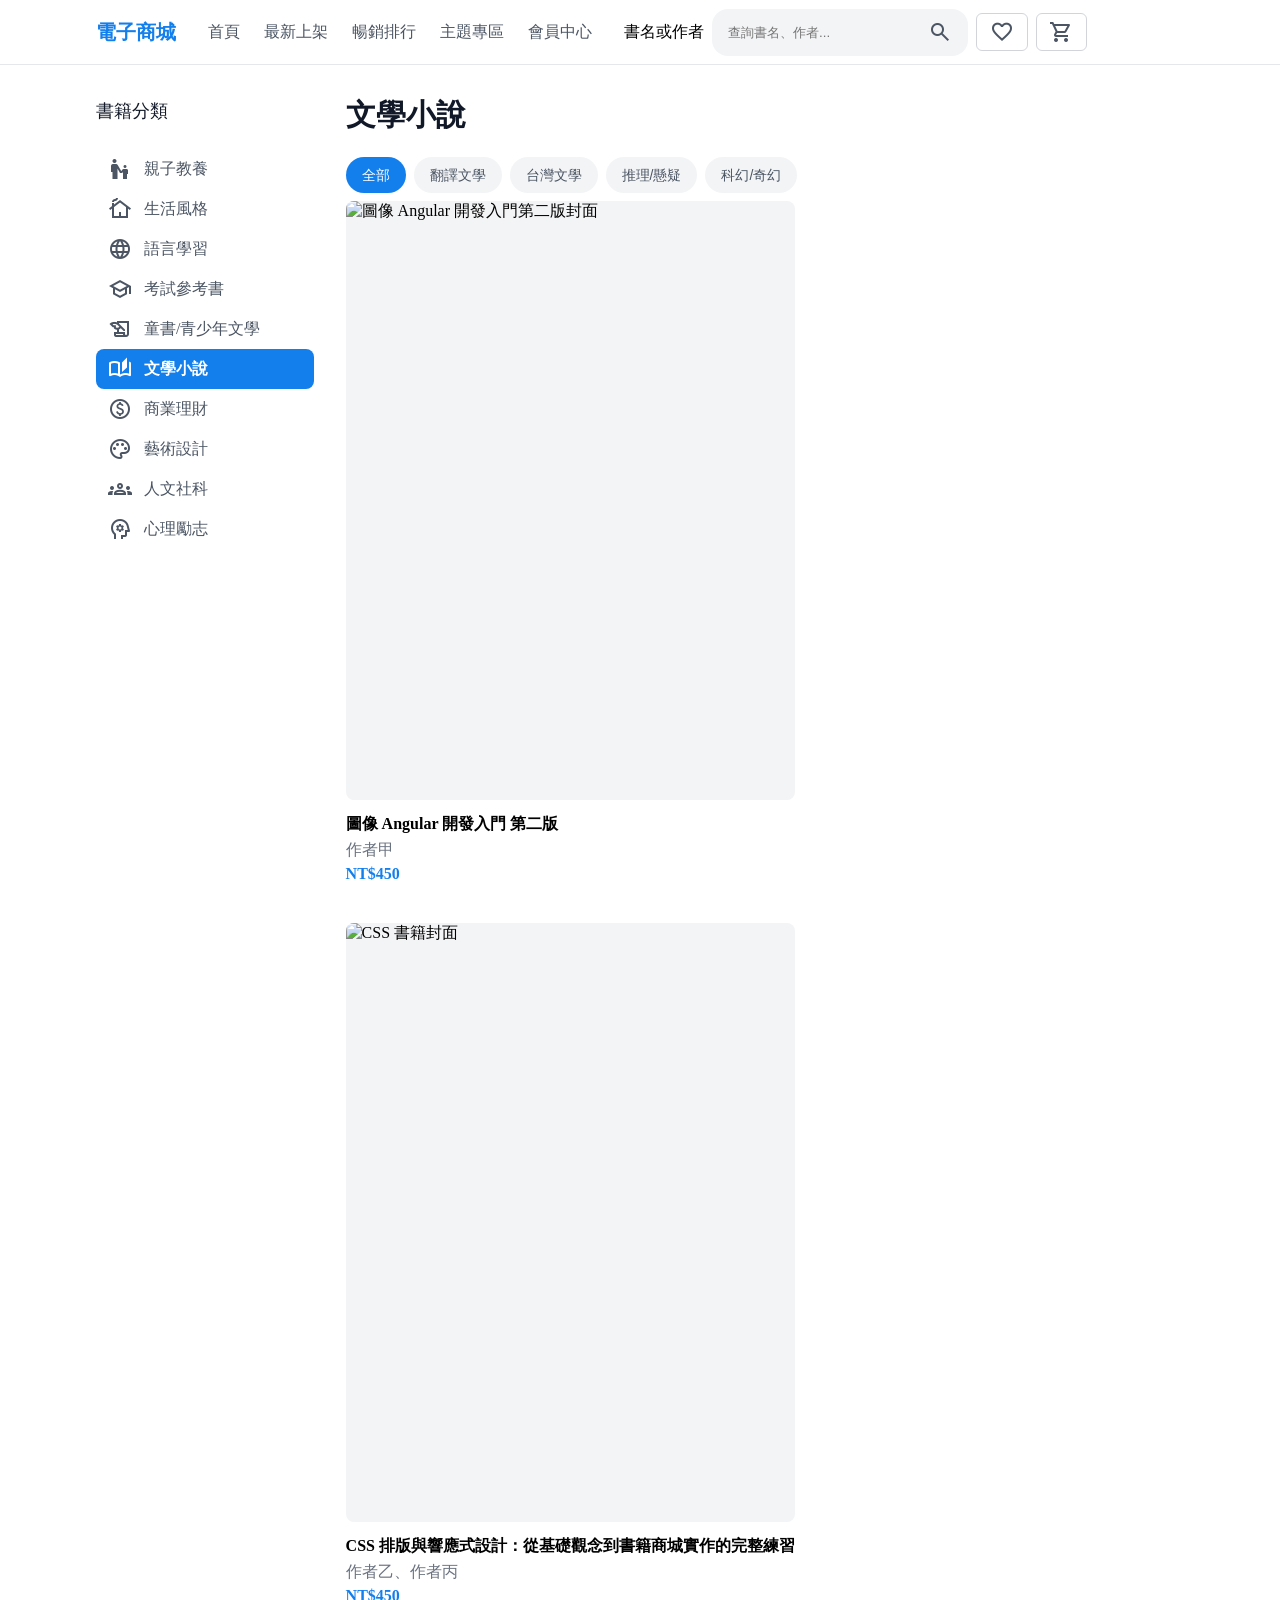
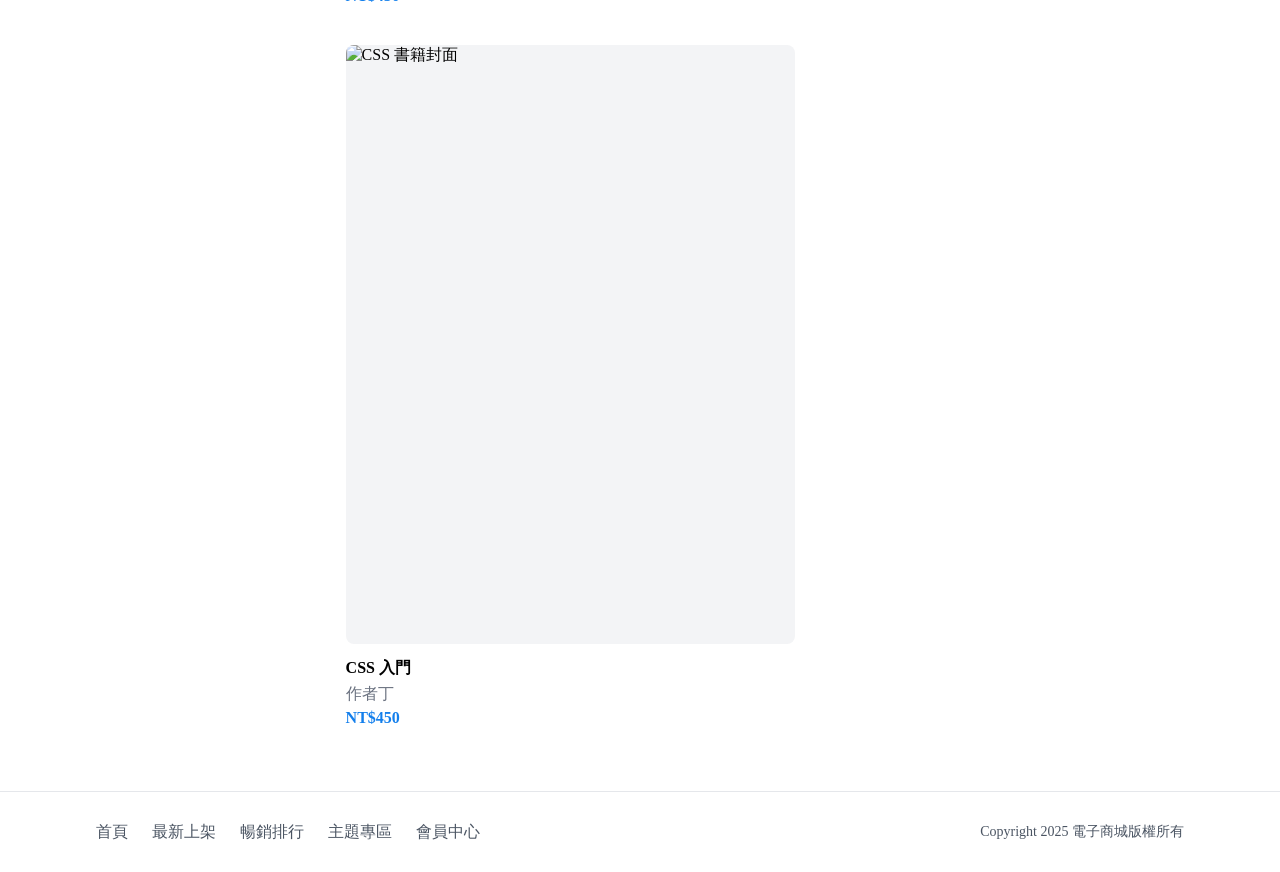
==== commit a3b6adda: "feat(body): 改善書籍卡片封面比例與文字對齊" ====
--- a/src/index.html
+++ b/src/index.html
@@ -95,6 +95,26 @@
                 <button type="button">台灣文學</button>
                 <button type="button">推理/懸疑</button>
                <button type="button">科幻/奇幻</button>
+               <div class="books">
+                <div>
+                  <img src="./assets/images/angular.jpg" alt="圖像 Angular 開發入門第二版封面" />
+                  <h4>圖像 Angular 開發入門 第二版</h4>
+                  <span>作者甲</span>
+                  <span>NT$450</span>
+                </div>
+                <div>
+                  <img src="./assets/images/css.jpg" alt="CSS 書籍封面" />
+                  <h4>CSS 排版與響應式設計：從基礎觀念到書籍商城實作的完整練習</h4>
+                  <span>作者乙、作者丙</span>
+                  <span>NT$450</span>
+                </div>
+                <div>
+                  <img src="./assets/images/css.jpg" alt="CSS 書籍封面" />
+                  <h4>CSS 入門</h4>
+                  <span>作者丁</span>
+                  <span>NT$450</span>
+                </div>
+              </div>
               </div>
             </main>
           </div>
--- a/src/style.min.css
+++ b/src/style.min.css
@@ -1 +1 @@
-section{display:flex;flex-direction:column;min-height:100vh}section>.main{flex-grow:1}.container{width:100%;max-width:90vw;box-sizing:border-box;margin:0 auto;padding-left:2rem;padding-right:2rem}a{color:var(--text-color);text-decoration:none}a:hover{color:var(--primary-color)}a:focus-visible{outline:2px solid var(--primary-color);outline-offset:3px}header{border-bottom:solid 1px var(--border-color)}header .material-symbols-outlined{font-size:1.5rem;line-height:1}header .container{width:100%;max-width:90vw;box-sizing:border-box;height:4rem;margin:0 auto;padding-left:2rem;padding-right:2rem;display:flex;align-items:center}header .container .header-inner{width:100%;height:4rem;display:flex;justify-content:space-between;align-items:center}header .container .header-inner button{background-color:rgba(0,0,0,0);padding:.5rem;border:none;cursor:pointer;color:var(--text-color);display:inline-flex;align-items:center;justify-content:center}header .container .header-inner .header-brand{display:flex;align-items:center;gap:2rem}header .container .header-inner .header-brand .site-title{margin:0;font-size:1.25rem;font-weight:700;line-height:1.75rem;color:var(--primary-color)}header .container .header-inner .header-brand nav{display:flex;gap:1.5rem}header .container .header-inner .header-brand nav a{color:var(--text-color);text-decoration:none}header .container .header-inner .header-brand nav a:hover{color:var(--primary-color)}header .container .header-inner .header-actions{display:flex;align-items:center;gap:.5rem}header .container .header-inner .header-actions div.search{display:flex;align-items:stretch;gap:0}header .container .header-inner .header-actions div.search input{border-top-left-radius:1rem;border-bottom-left-radius:1rem;width:200px;padding:1rem .5rem 1rem 1rem;border:none;background-color:var(--gray-color-100);outline:none}header .container .header-inner .header-actions div.search button{border-top-right-radius:1rem;border-bottom-right-radius:1rem;padding:.5rem 1rem;border:none;background-color:var(--gray-color-100);cursor:pointer}header .container .header-inner .header-actions div.search .search input:focus-visible,header .container .header-inner .header-actions div.search button:focus-visible{outline:2px solid var(--primary-color);outline-offset:3px}header .container .header-inner .header-actions>button{padding:.4rem .8rem;border:1px solid #d1d5db;border-radius:.375rem;background:#fff;cursor:pointer}.content-layout{display:flex;align-items:flex-start;gap:2rem;padding-block:2rem}.category-sidebar{width:20%;flex-shrink:0}.category-sidebar h2{margin:0;font-weight:500;font-size:1.125rem;line-height:1.75rem;color:var(--header-color)}.book-main{flex:1 1 0%;min-width:0;overflow-wrap:anywhere}h1{margin:0 0 1.5rem;font-weight:600;font-size:1.875rem;line-height:2.25rem;color:var(--header-color)}.tag{display:flex;flex-wrap:wrap;gap:.5rem;margin-bottom:2rem}.tag button{padding:.5rem 1rem;border:0;border-radius:1.5rem;font-size:.875rem;font-weight:500;line-height:1.25rem;color:var(--text-color);background-color:var(--gray-color-100);cursor:pointer}.tag button:focus-visible{outline:2px solid var(--primary-color);outline-offset:3px}.tag button.selected{background-color:var(--primary-color);color:#fff}.category-nav{margin-block:1.5rem}.category-nav a:hover{background-color:var(--gray-color-100);color:var(--primary-color)}.category-nav a.active{background-color:var(--primary-color);color:#fff;font-weight:700}.category-nav a{display:flex;align-items:center;gap:.75rem;padding:.5rem .75rem;border-radius:.5rem;overflow-wrap:anywhere}.category-nav .material-symbols-outlined{flex-shrink:0;font-size:1.5rem;line-height:1}footer{border-top:1px solid var(--border-color)}footer .container{width:100%;max-width:90vw;box-sizing:border-box;margin:0px auto;padding-left:2rem;padding-right:2rem}footer .footer-inner{display:flex;flex-wrap:wrap;justify-content:space-between;align-items:center;gap:1rem 1.5rem;padding-block:1rem}footer .footer-nav{display:flex;flex-wrap:wrap;gap:.75rem 1.5rem}footer .footer-nav a{color:var(--text-color);text-decoration:inherit}footer .footer-nav a:hover{color:var(--primary-color)}footer p{color:var(--text-color);font-size:.875rem;line-height:1.25rem}:root{--header-color: #111827;--primary-color: #137fec;--text-color: #4b5563;--border-color: #e5e7eb;--gray-color-100: #f3f4f6}html,body{margin:0;padding:0}/*# sourceMappingURL=style.min.css.map */+section{display:flex;flex-direction:column;min-height:100vh}section>.main{flex-grow:1}.container{width:100%;max-width:90vw;box-sizing:border-box;margin:0 auto;padding-left:2rem;padding-right:2rem}a{color:var(--text-color);text-decoration:none}a:hover{color:var(--primary-color)}a:focus-visible{outline:2px solid var(--primary-color);outline-offset:3px}header{border-bottom:solid 1px var(--border-color)}header .material-symbols-outlined{font-size:1.5rem;line-height:1}header .container{width:100%;max-width:90vw;box-sizing:border-box;height:4rem;margin:0 auto;padding-left:2rem;padding-right:2rem;display:flex;align-items:center}header .container .header-inner{width:100%;height:4rem;display:flex;justify-content:space-between;align-items:center}header .container .header-inner button{background-color:rgba(0,0,0,0);padding:.5rem;border:none;cursor:pointer;color:var(--text-color);display:inline-flex;align-items:center;justify-content:center}header .container .header-inner .header-brand{display:flex;align-items:center;gap:2rem}header .container .header-inner .header-brand .site-title{margin:0;font-size:1.25rem;font-weight:700;line-height:1.75rem;color:var(--primary-color)}header .container .header-inner .header-brand nav{display:flex;gap:1.5rem}header .container .header-inner .header-brand nav a{color:var(--text-color);text-decoration:none}header .container .header-inner .header-brand nav a:hover{color:var(--primary-color)}header .container .header-inner .header-actions{display:flex;align-items:center;gap:.5rem}header .container .header-inner .header-actions div.search{display:flex;align-items:stretch;gap:0}header .container .header-inner .header-actions div.search input{border-top-left-radius:1rem;border-bottom-left-radius:1rem;width:200px;padding:1rem .5rem 1rem 1rem;border:none;background-color:var(--gray-color-100);outline:none}header .container .header-inner .header-actions div.search button{border-top-right-radius:1rem;border-bottom-right-radius:1rem;padding:.5rem 1rem;border:none;background-color:var(--gray-color-100);cursor:pointer}header .container .header-inner .header-actions div.search .search input:focus-visible,header .container .header-inner .header-actions div.search button:focus-visible{outline:2px solid var(--primary-color);outline-offset:3px}header .container .header-inner .header-actions>button{padding:.4rem .8rem;border:1px solid #d1d5db;border-radius:.375rem;background:#fff;cursor:pointer}.content-layout{display:flex;align-items:flex-start;gap:2rem;padding-block:2rem}.category-sidebar{width:20%;flex-shrink:0}.category-sidebar h2{margin:0;font-weight:500;font-size:1.125rem;line-height:1.75rem;color:var(--header-color)}.book-main{flex:1 1 0%;min-width:0;overflow-wrap:anywhere}h1{margin:0 0 1.5rem;font-weight:600;font-size:1.875rem;line-height:2.25rem;color:var(--header-color)}.tag{display:flex;flex-wrap:wrap;gap:.5rem;margin-bottom:2rem}.tag button{padding:.5rem 1rem;border:0;border-radius:1.5rem;font-size:.875rem;font-weight:500;line-height:1.25rem;color:var(--text-color);background-color:var(--gray-color-100);cursor:pointer}.tag button:focus-visible{outline:2px solid var(--primary-color);outline-offset:3px}.tag button.selected{background-color:var(--primary-color);color:#fff}.tag .books{display:grid;grid-template-columns:repeat(auto-fill, minmax(256px, 1fr));gap:2.5rem 1.5rem}.tag .books>div{display:flex;flex-direction:column;gap:.25rem;min-width:0;overflow-wrap:anywhere}.tag .books>div img{display:block;width:100%;border-radius:.5rem;aspect-ratio:3/4;-o-object-fit:contain;object-fit:contain;background:var(--gray-color-100)}.tag .books>div h4{margin:.5rem 0 0;font-size:1rem;font-weight:600;line-height:1.5rem}.tag .books>div span:first-of-type{color:var(--gray-color-500)}.tag .books>div span:last-of-type{color:var(--primary-color);font-weight:700;margin-top:auto}.category-nav{margin-block:1.5rem}.category-nav a:hover{background-color:var(--gray-color-100);color:var(--primary-color)}.category-nav a.active{background-color:var(--primary-color);color:#fff;font-weight:700}.category-nav a{display:flex;align-items:center;gap:.75rem;padding:.5rem .75rem;border-radius:.5rem;overflow-wrap:anywhere}.category-nav .material-symbols-outlined{flex-shrink:0;font-size:1.5rem;line-height:1}footer{border-top:1px solid var(--border-color)}footer .container{width:100%;max-width:90vw;box-sizing:border-box;margin:0px auto;padding-left:2rem;padding-right:2rem}footer .footer-inner{display:flex;flex-wrap:wrap;justify-content:space-between;align-items:center;gap:1rem 1.5rem;padding-block:1rem}footer .footer-nav{display:flex;flex-wrap:wrap;gap:.75rem 1.5rem}footer .footer-nav a{color:var(--text-color);text-decoration:inherit}footer .footer-nav a:hover{color:var(--primary-color)}footer p{color:var(--text-color);font-size:.875rem;line-height:1.25rem}:root{--header-color: #111827;--primary-color: #137fec;--text-color: #4b5563;--border-color: #e5e7eb;--gray-color-100: #f3f4f6;--gray-color-500: #6b7280}html,body{margin:0;padding:0}/*# sourceMappingURL=style.min.css.map */
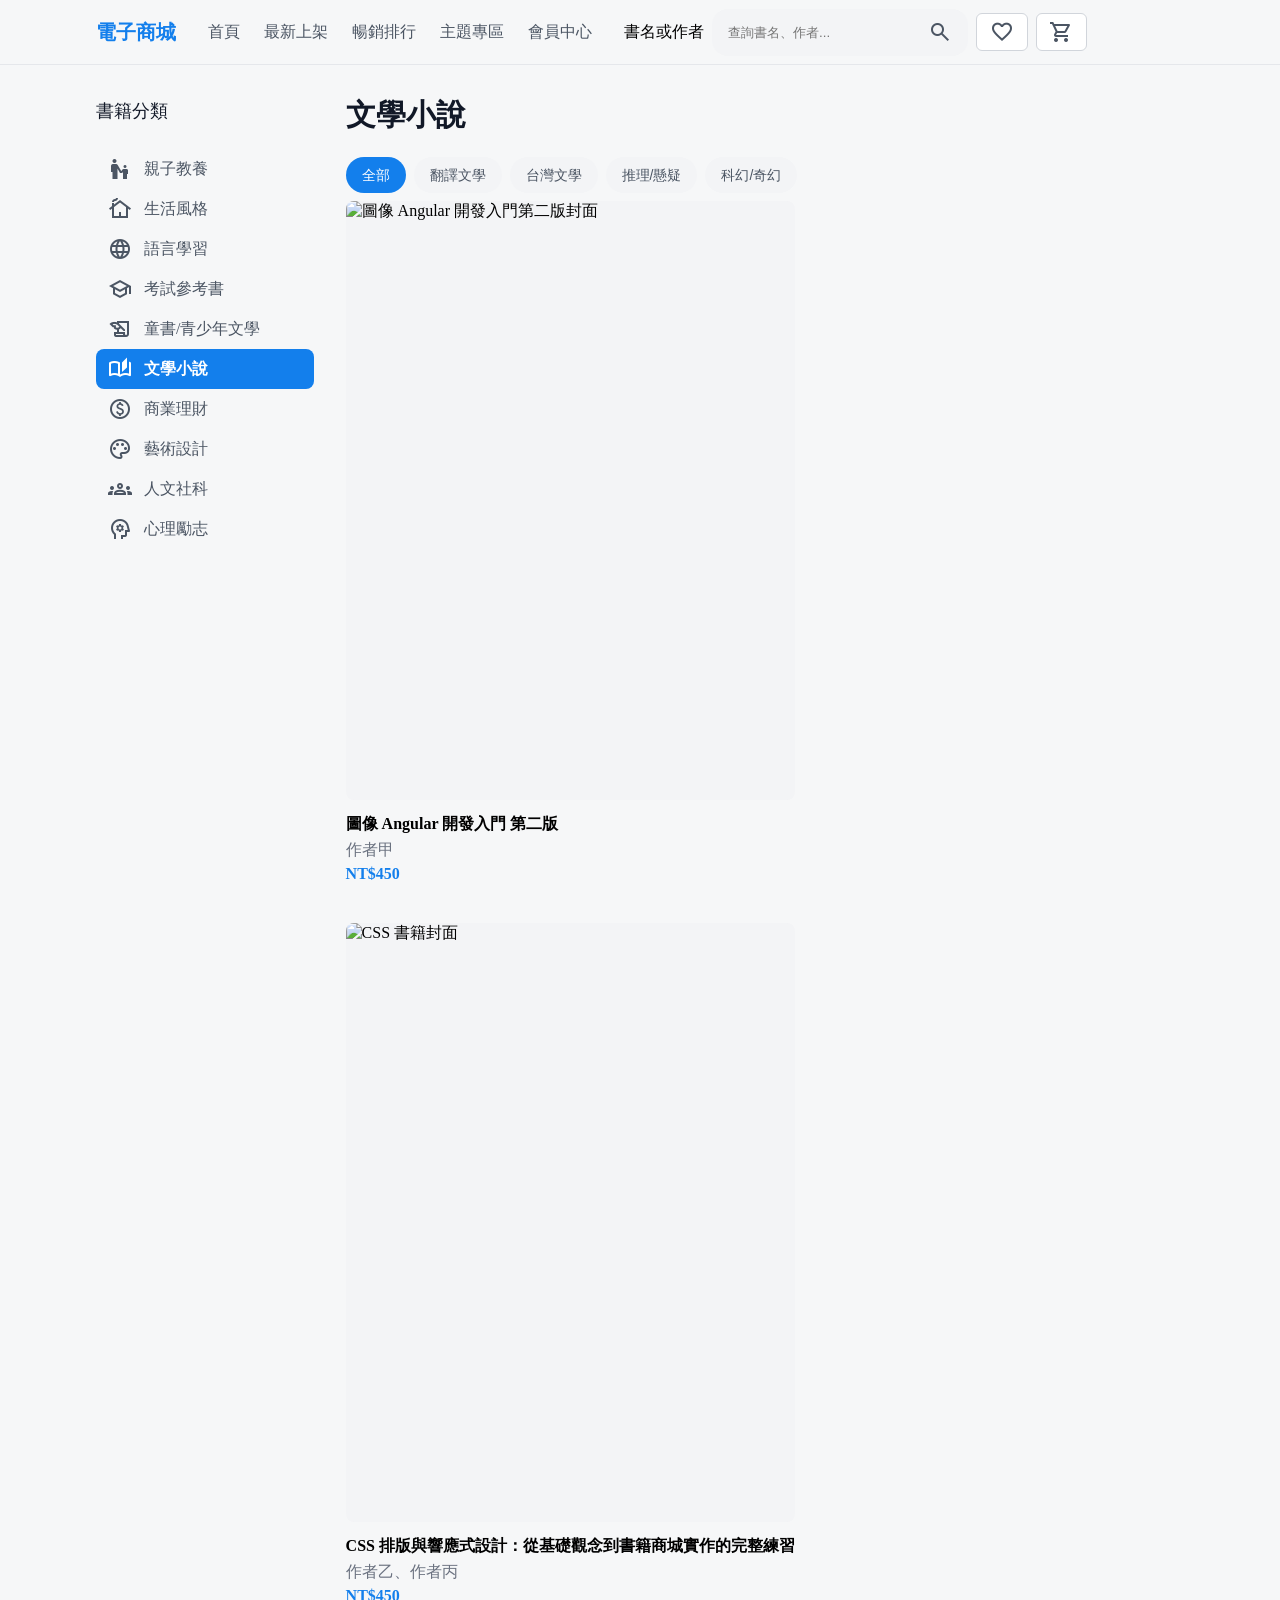
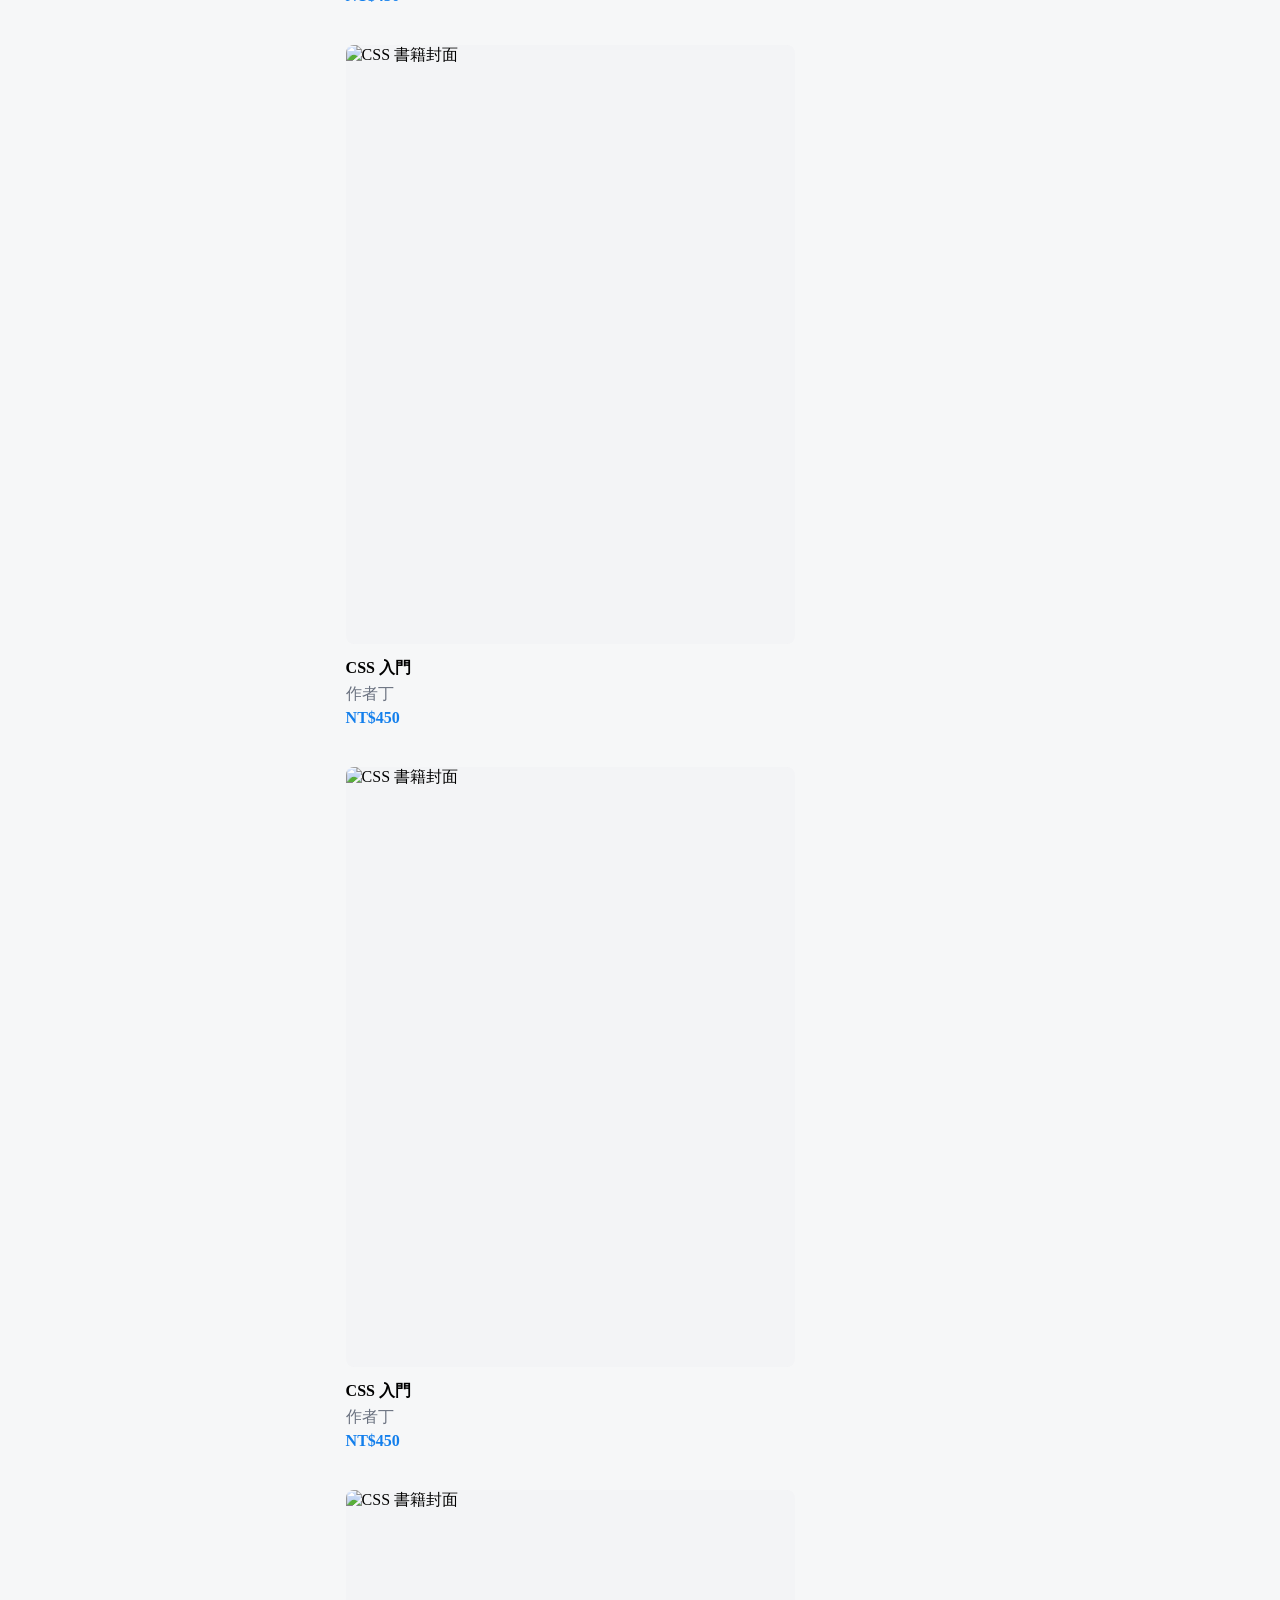
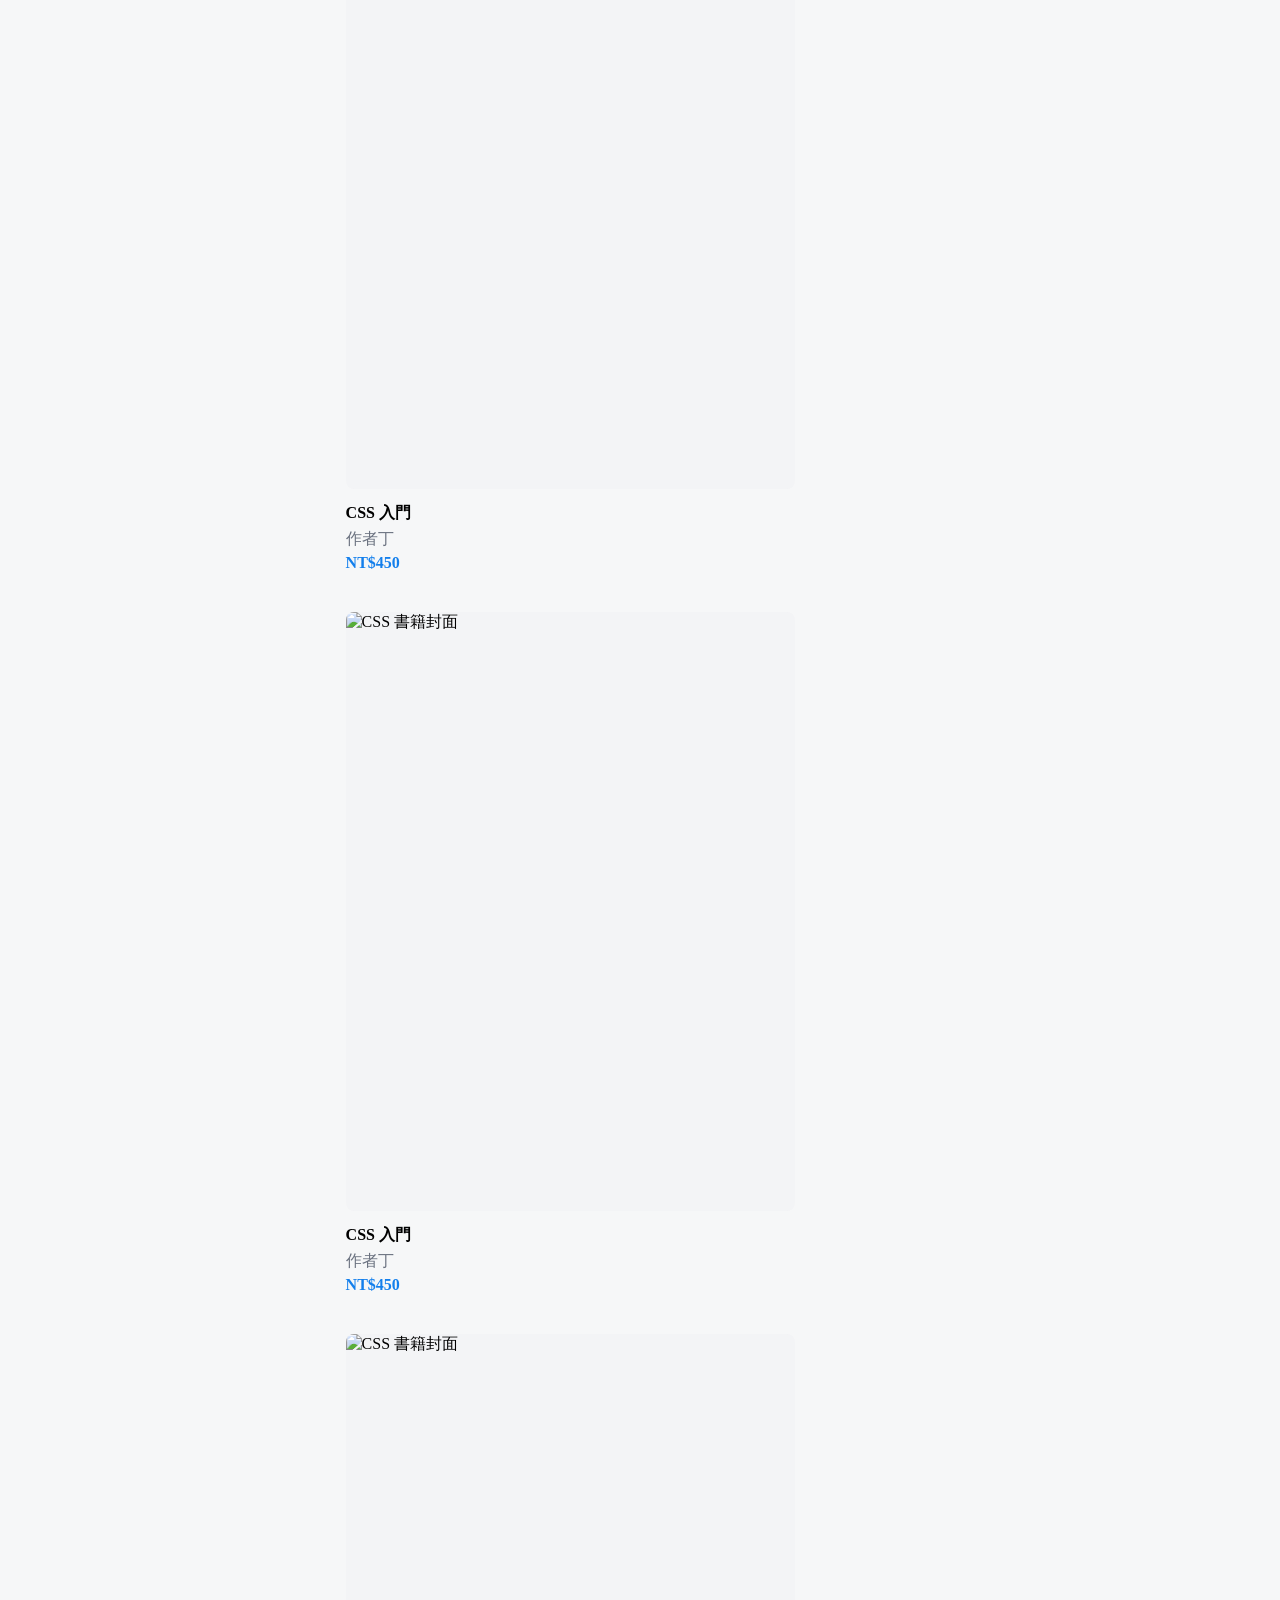
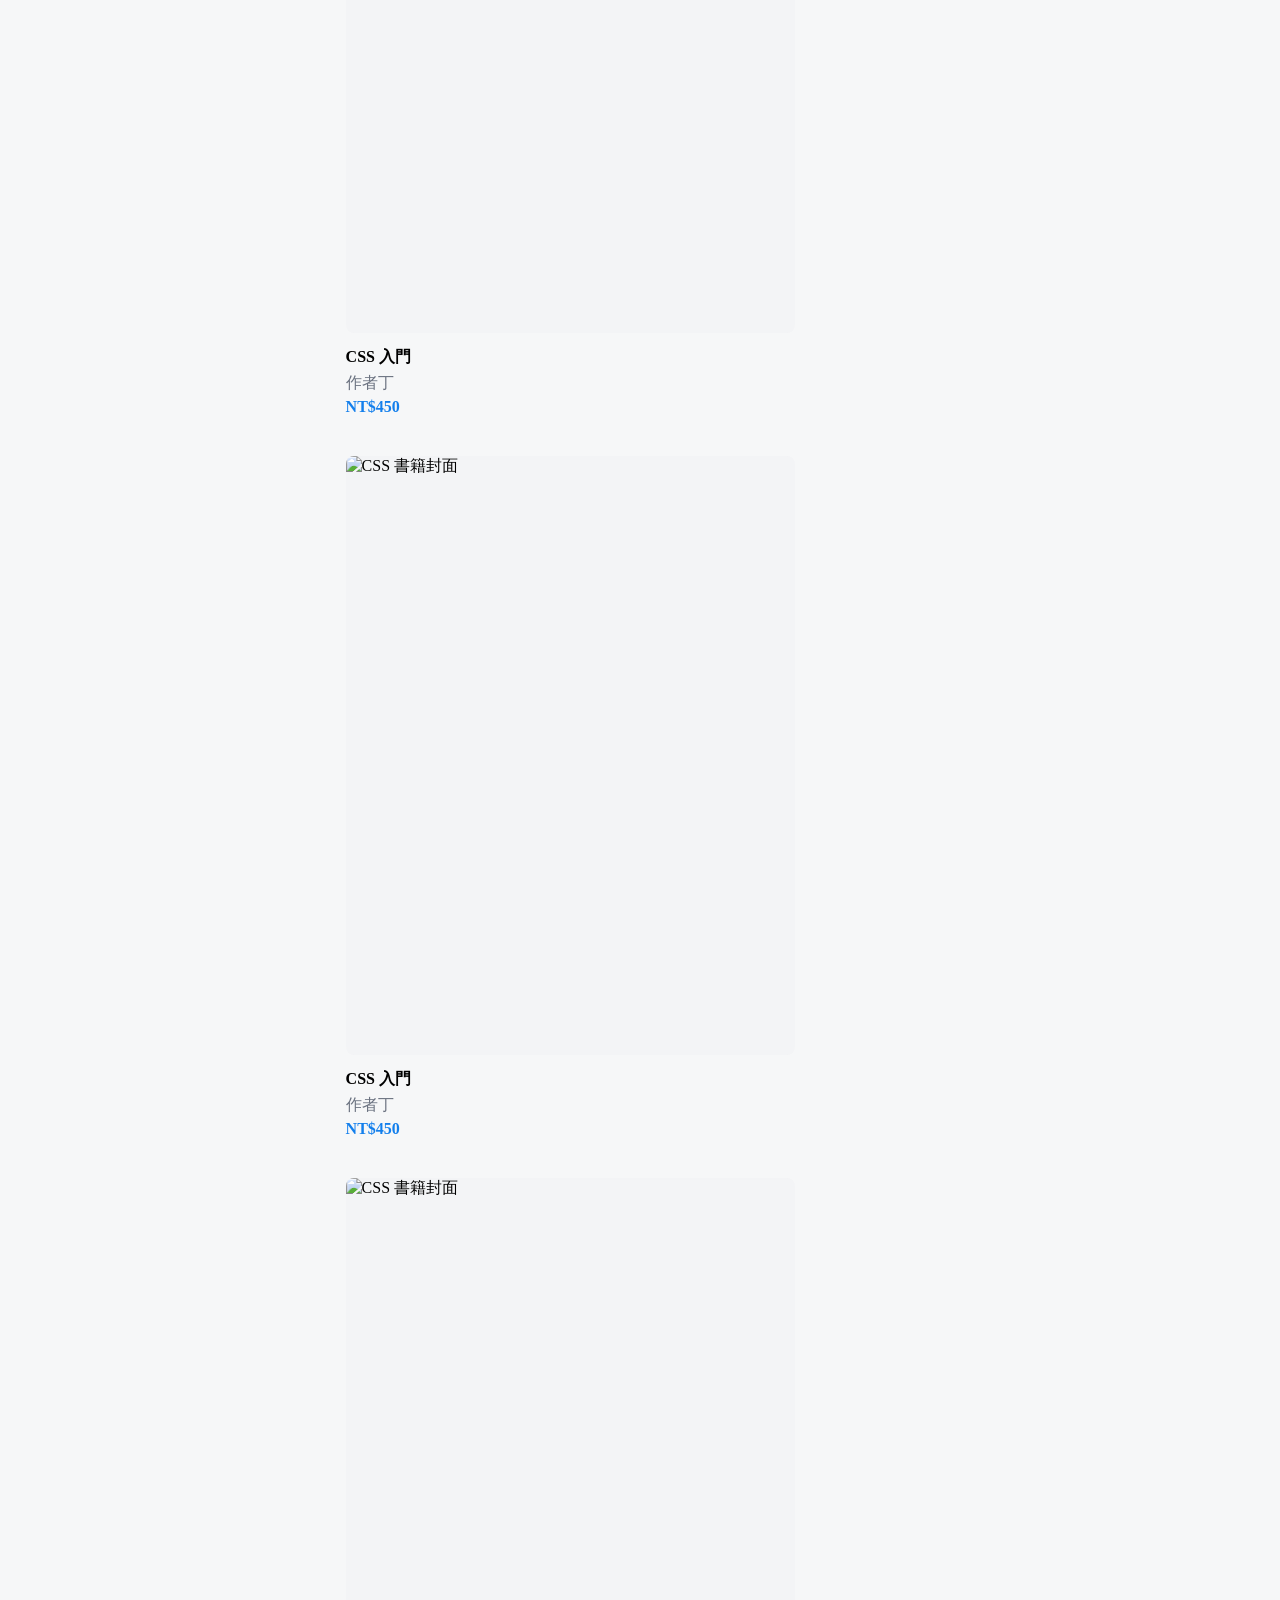
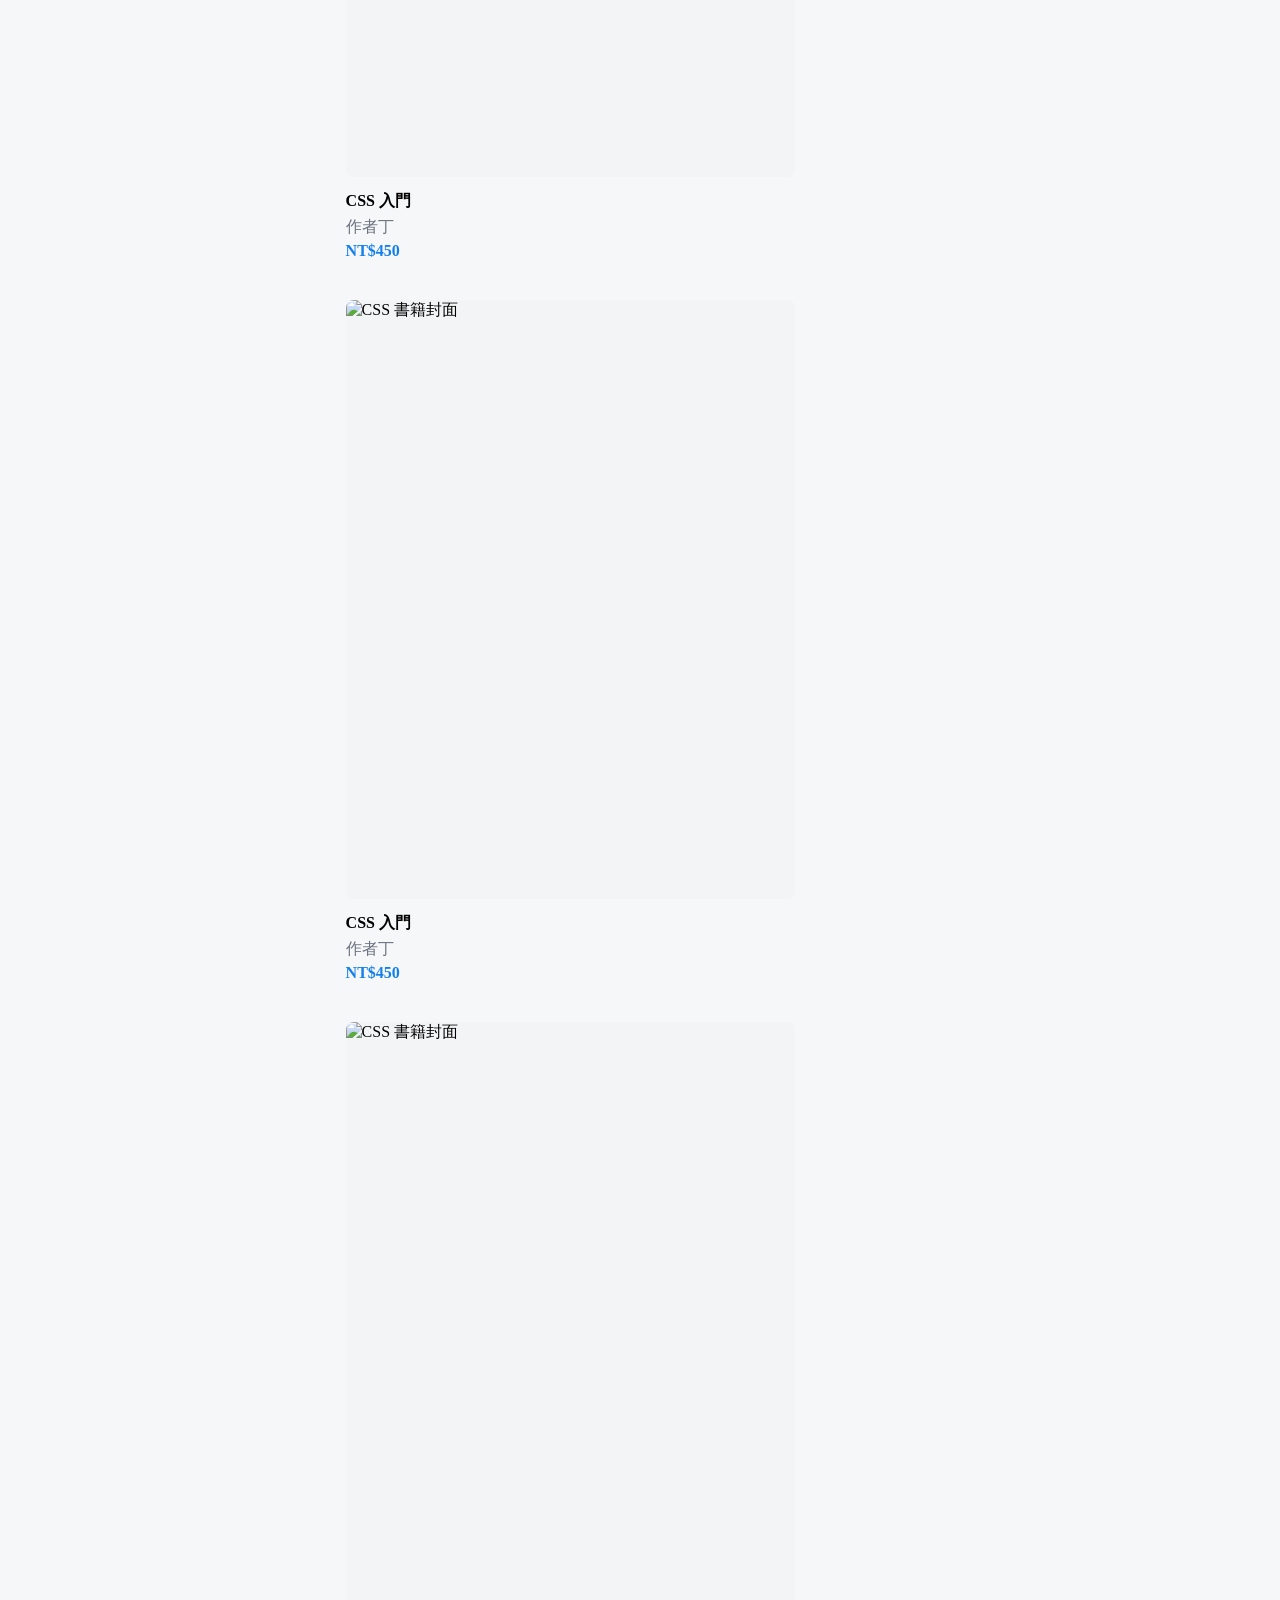
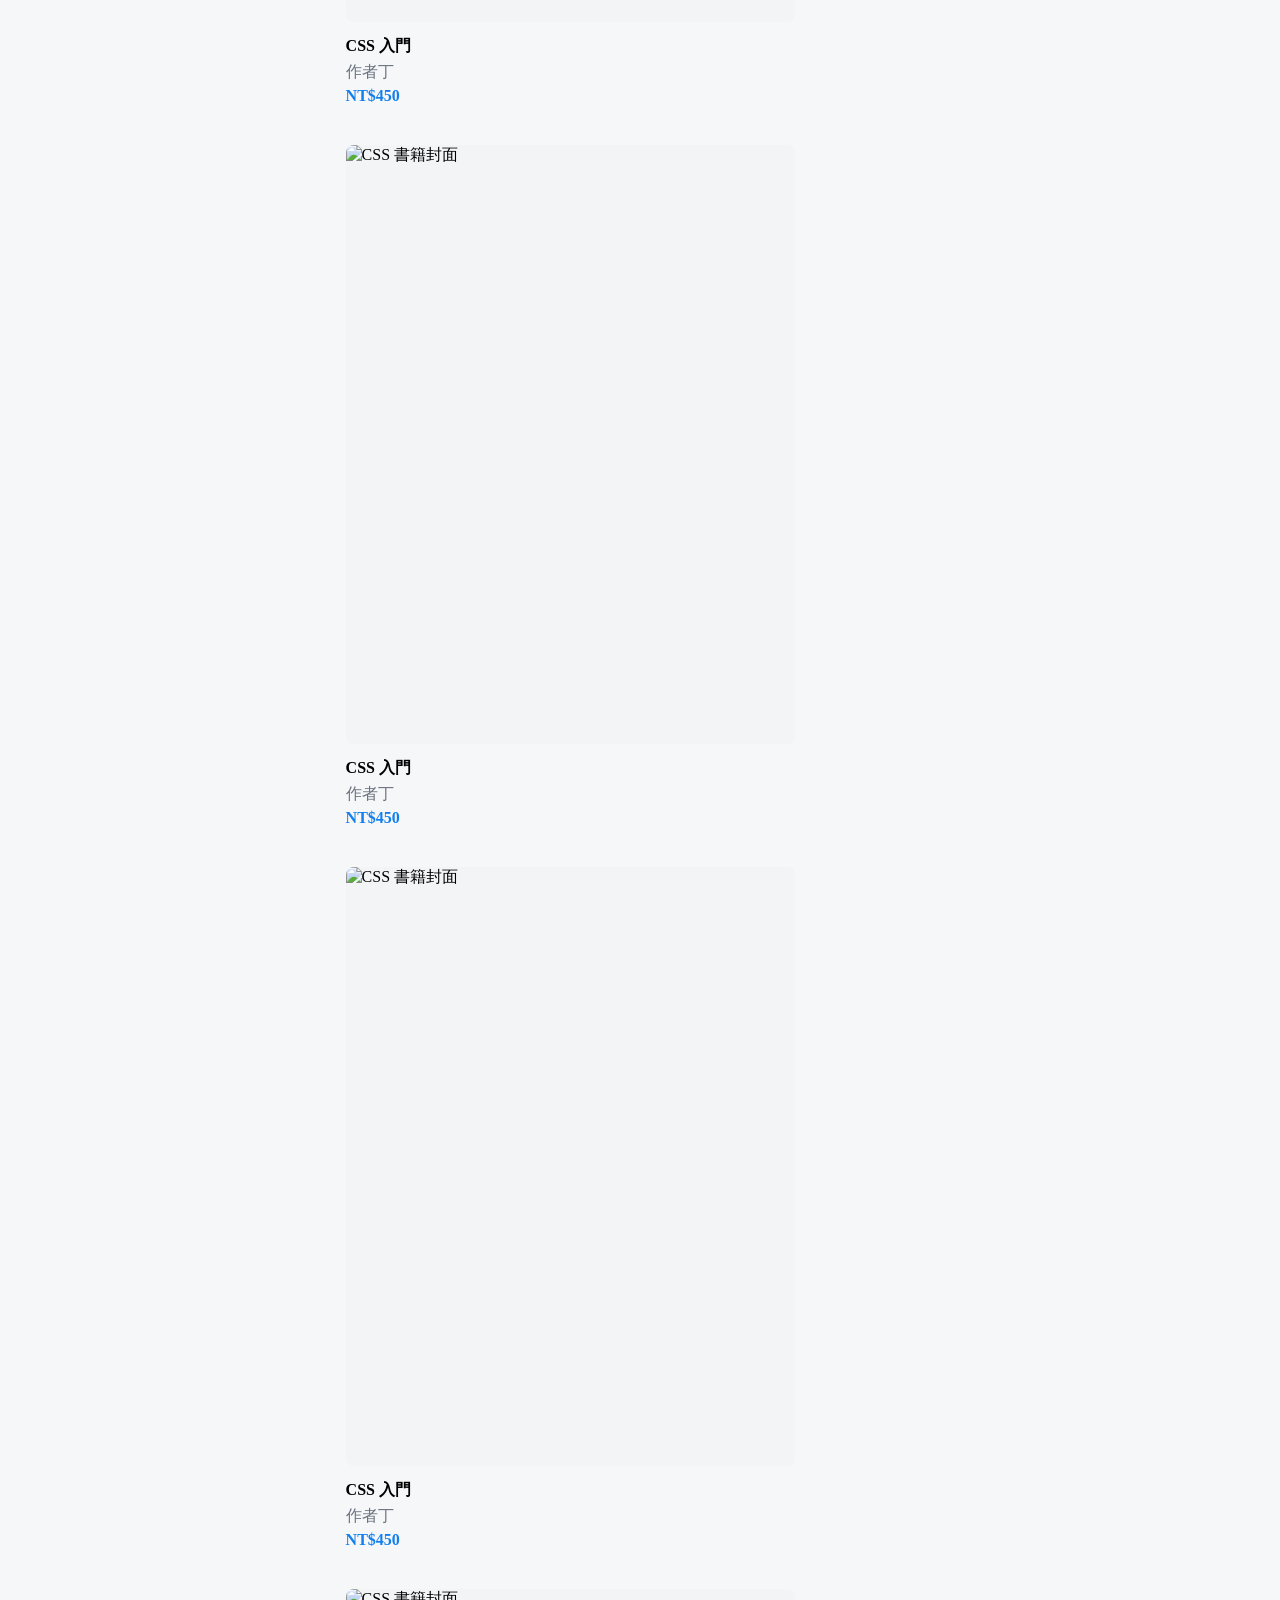
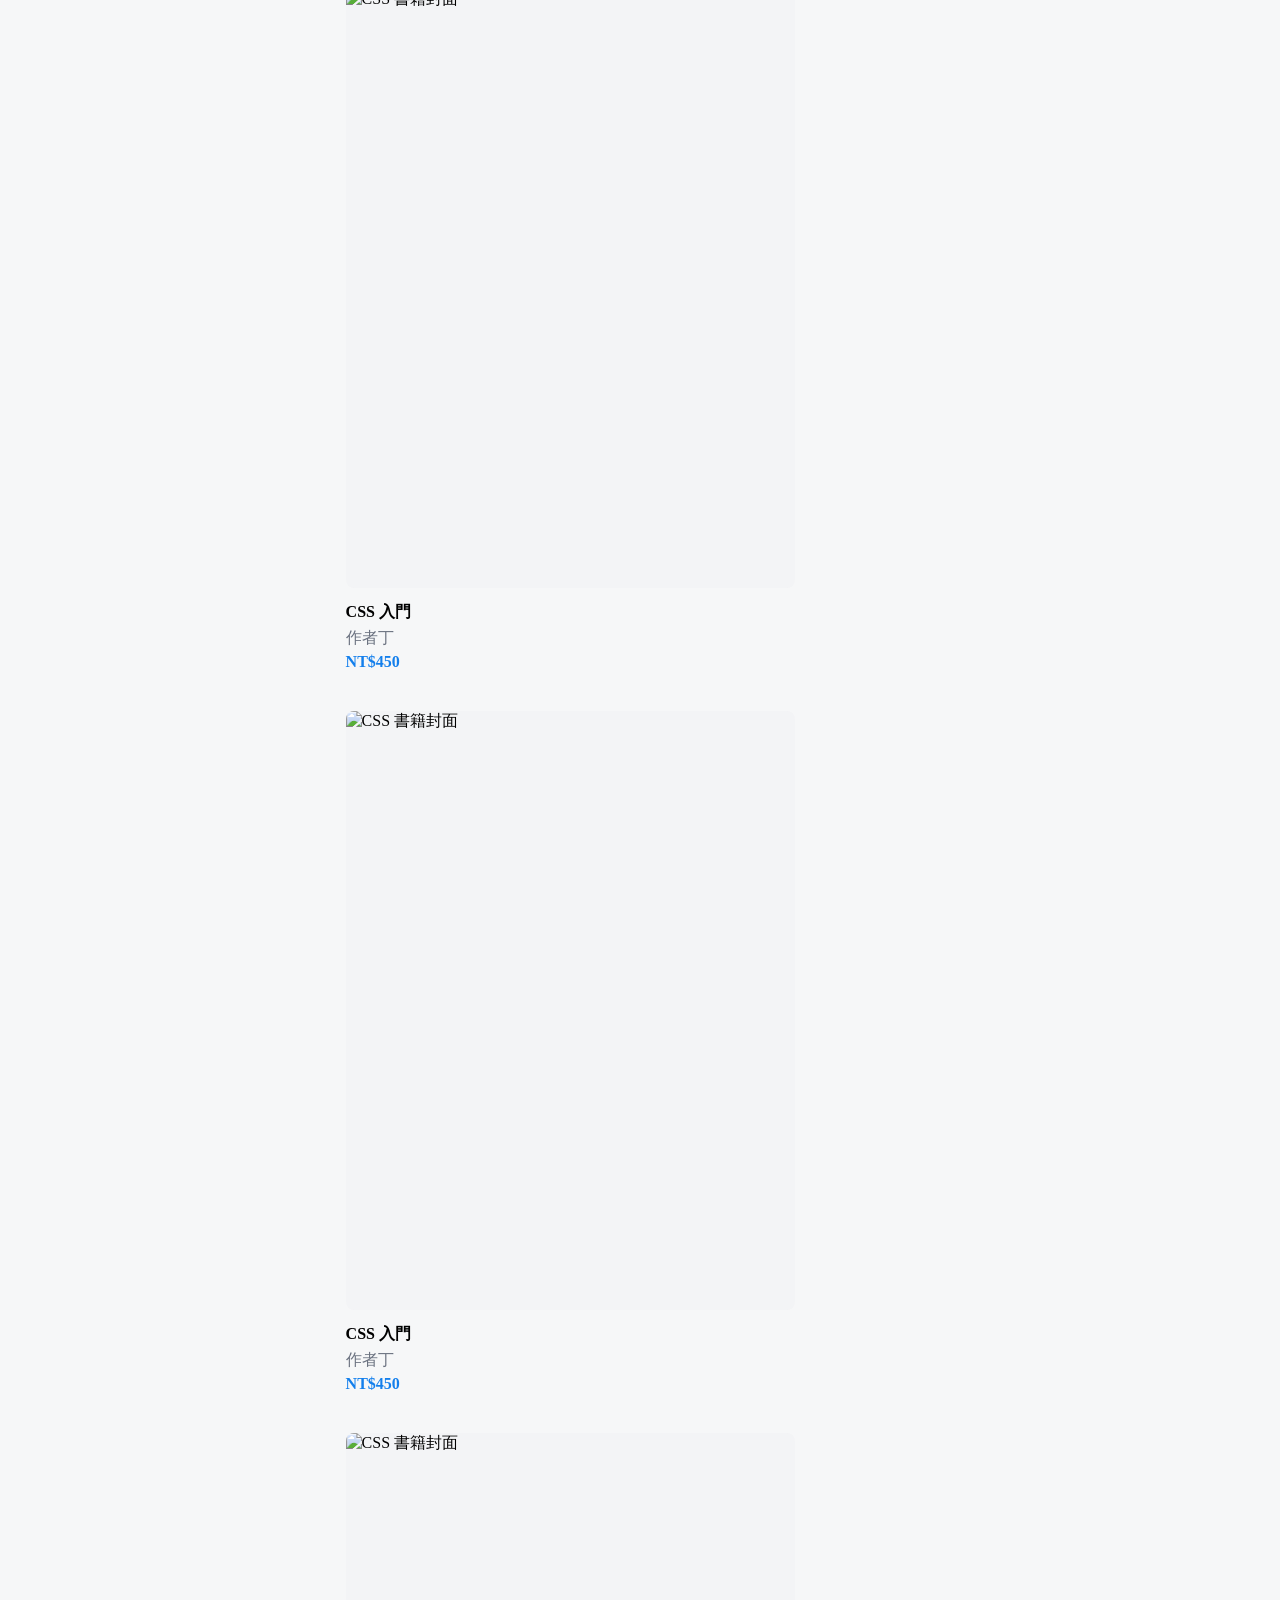
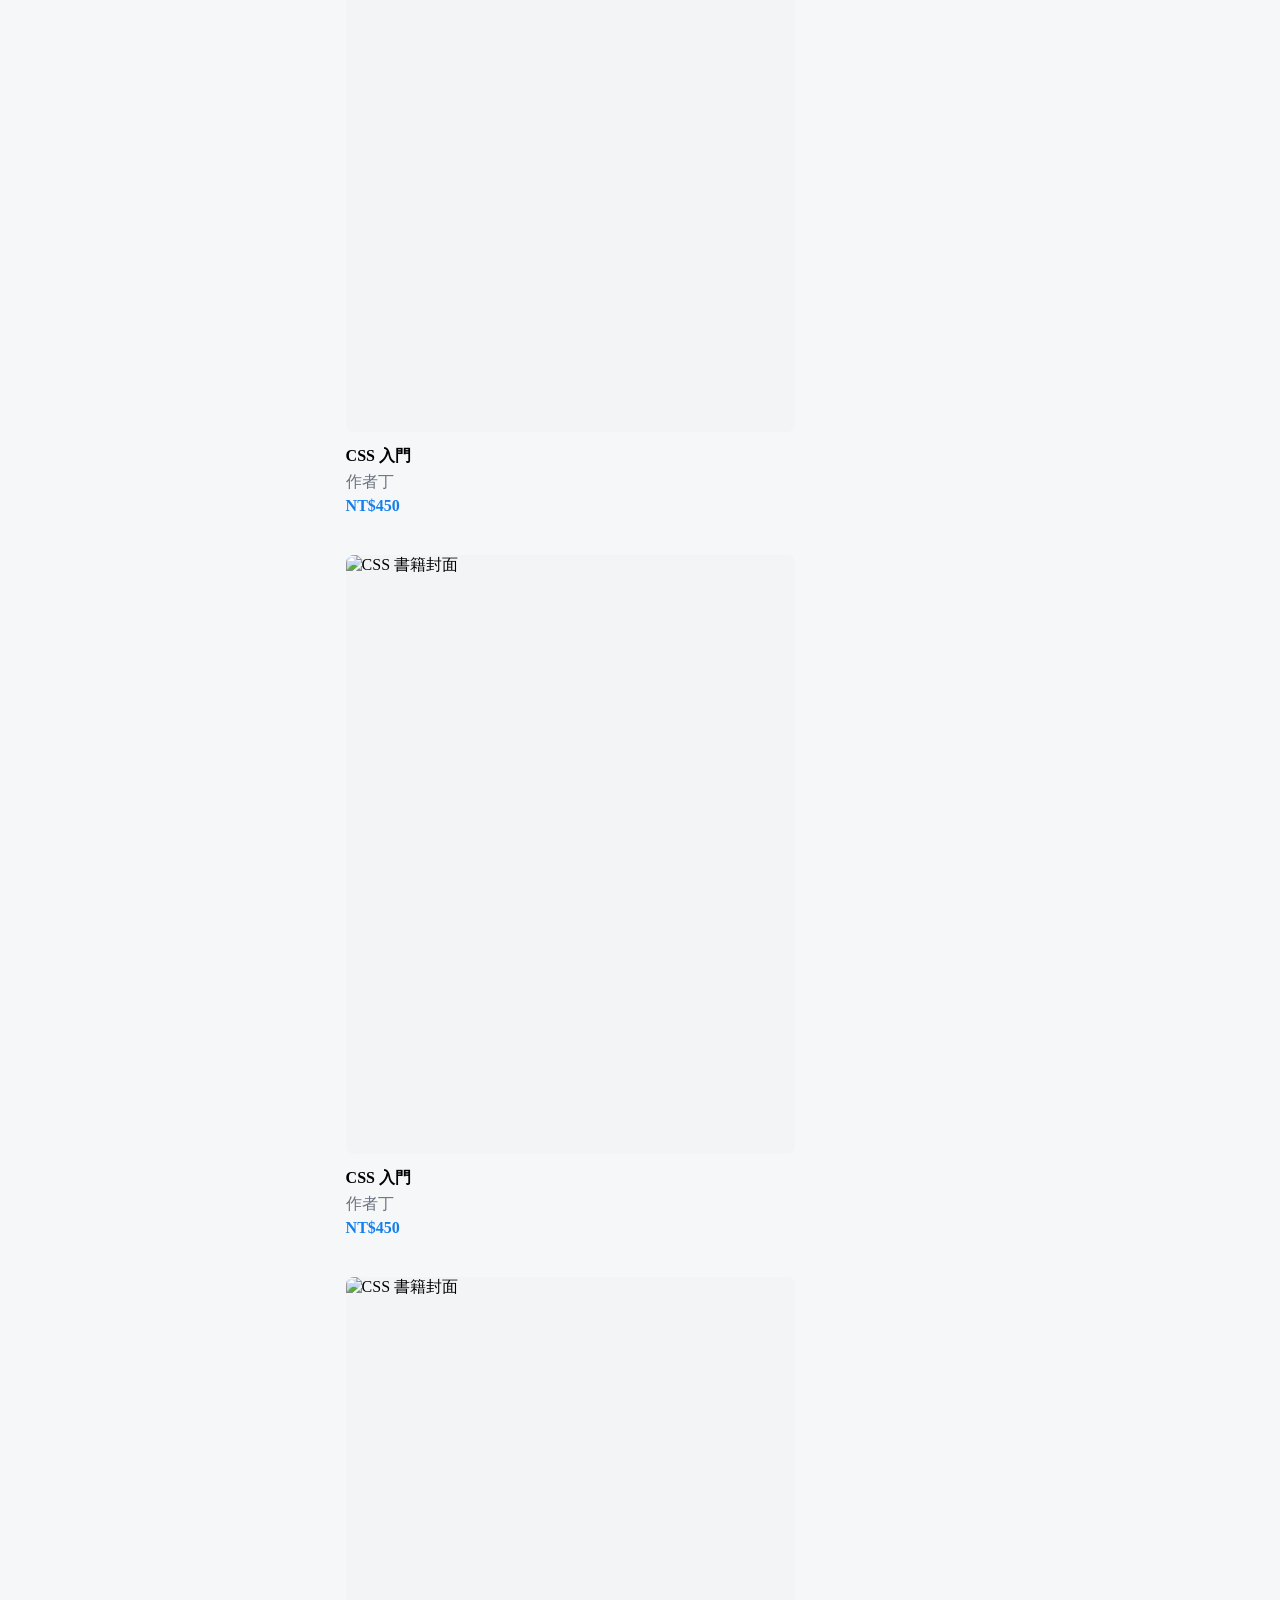
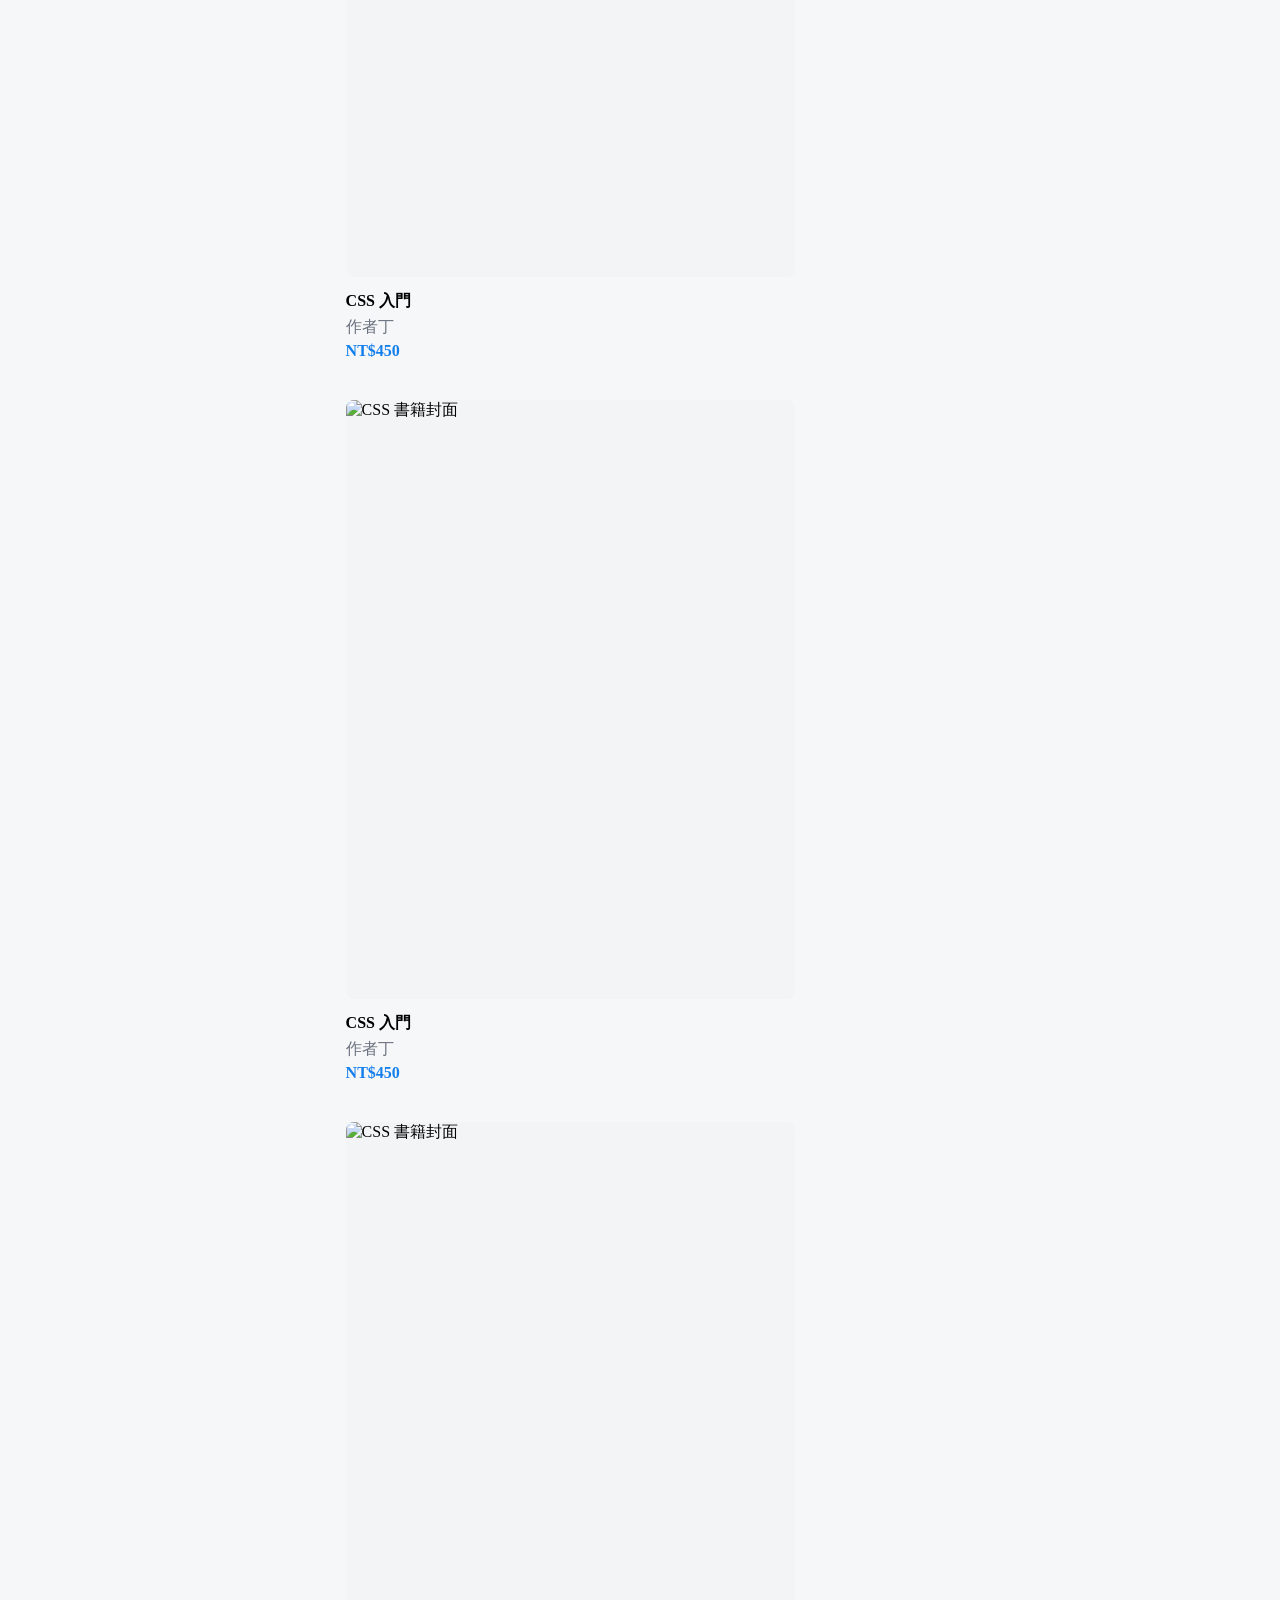
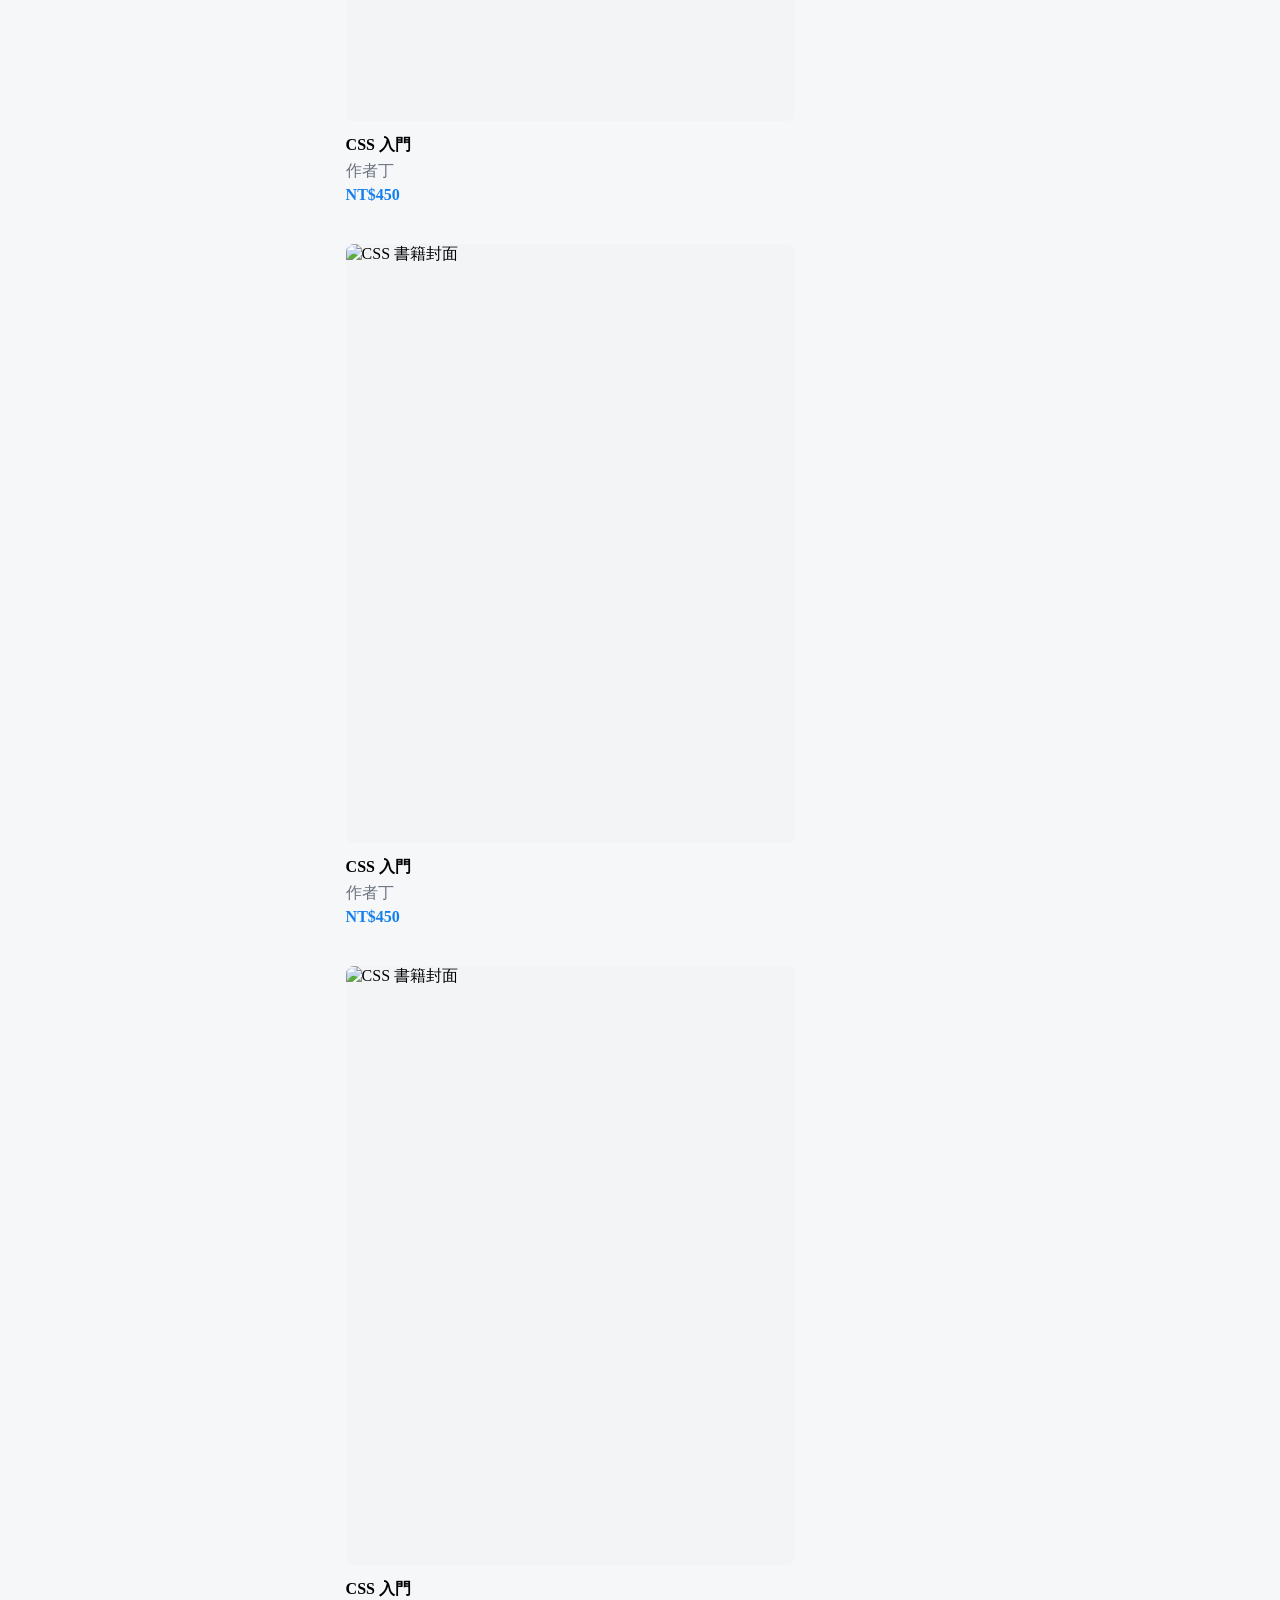
==== commit 1a0ca74b: "feat(aside): 設定書籍分類固定位置" ====
--- a/src/index.html
+++ b/src/index.html
@@ -114,6 +114,126 @@
                   <span>作者丁</span>
                   <span>NT$450</span>
                 </div>
+                <div>
+                  <img src="./assets/images/css.jpg" alt="CSS 書籍封面" />
+                  <h4>CSS 入門</h4>
+                  <span>作者丁</span>
+                  <span>NT$450</span>
+                </div>
+                <div>
+                  <img src="./assets/images/css.jpg" alt="CSS 書籍封面" />
+                  <h4>CSS 入門</h4>
+                  <span>作者丁</span>
+                  <span>NT$450</span>
+                </div>
+                <div>
+                  <img src="./assets/images/css.jpg" alt="CSS 書籍封面" />
+                  <h4>CSS 入門</h4>
+                  <span>作者丁</span>
+                  <span>NT$450</span>
+                </div>
+                <div>
+                  <img src="./assets/images/css.jpg" alt="CSS 書籍封面" />
+                  <h4>CSS 入門</h4>
+                  <span>作者丁</span>
+                  <span>NT$450</span>
+                </div>
+                <div>
+                  <img src="./assets/images/css.jpg" alt="CSS 書籍封面" />
+                  <h4>CSS 入門</h4>
+                  <span>作者丁</span>
+                  <span>NT$450</span>
+                </div>
+                <div>
+                  <img src="./assets/images/css.jpg" alt="CSS 書籍封面" />
+                  <h4>CSS 入門</h4>
+                  <span>作者丁</span>
+                  <span>NT$450</span>
+                </div>
+                <div>
+                  <img src="./assets/images/css.jpg" alt="CSS 書籍封面" />
+                  <h4>CSS 入門</h4>
+                  <span>作者丁</span>
+                  <span>NT$450</span>
+                </div>
+                <div>
+                  <img src="./assets/images/css.jpg" alt="CSS 書籍封面" />
+                  <h4>CSS 入門</h4>
+                  <span>作者丁</span>
+                  <span>NT$450</span>
+                </div>
+                <div>
+                  <img src="./assets/images/css.jpg" alt="CSS 書籍封面" />
+                  <h4>CSS 入門</h4>
+                  <span>作者丁</span>
+                  <span>NT$450</span>
+                </div>
+                <div>
+                  <img src="./assets/images/css.jpg" alt="CSS 書籍封面" />
+                  <h4>CSS 入門</h4>
+                  <span>作者丁</span>
+                  <span>NT$450</span>
+                </div>
+                <div>
+                  <img src="./assets/images/css.jpg" alt="CSS 書籍封面" />
+                  <h4>CSS 入門</h4>
+                  <span>作者丁</span>
+                  <span>NT$450</span>
+                </div>
+                <div>
+                  <img src="./assets/images/css.jpg" alt="CSS 書籍封面" />
+                  <h4>CSS 入門</h4>
+                  <span>作者丁</span>
+                  <span>NT$450</span>
+                </div>
+                <div>
+                  <img src="./assets/images/css.jpg" alt="CSS 書籍封面" />
+                  <h4>CSS 入門</h4>
+                  <span>作者丁</span>
+                  <span>NT$450</span>
+                </div>
+                <div>
+                  <img src="./assets/images/css.jpg" alt="CSS 書籍封面" />
+                  <h4>CSS 入門</h4>
+                  <span>作者丁</span>
+                  <span>NT$450</span>
+                </div>
+                <div>
+                  <img src="./assets/images/css.jpg" alt="CSS 書籍封面" />
+                  <h4>CSS 入門</h4>
+                  <span>作者丁</span>
+                  <span>NT$450</span>
+                </div>
+                <div>
+                  <img src="./assets/images/css.jpg" alt="CSS 書籍封面" />
+                  <h4>CSS 入門</h4>
+                  <span>作者丁</span>
+                  <span>NT$450</span>
+                </div>
+                <div>
+                  <img src="./assets/images/css.jpg" alt="CSS 書籍封面" />
+                  <h4>CSS 入門</h4>
+                  <span>作者丁</span>
+                  <span>NT$450</span>
+                </div>
+                <div>
+                  <img src="./assets/images/css.jpg" alt="CSS 書籍封面" />
+                  <h4>CSS 入門</h4>
+                  <span>作者丁</span>
+                  <span>NT$450</span>
+                </div>
+                <div>
+                  <img src="./assets/images/css.jpg" alt="CSS 書籍封面" />
+                  <h4>CSS 入門</h4>
+                  <span>作者丁</span>
+                  <span>NT$450</span>
+                </div>
+                <div>
+                  <img src="./assets/images/css.jpg" alt="CSS 書籍封面" />
+                  <h4>CSS 入門</h4>
+                  <span>作者丁</span>
+                  <span>NT$450</span>
+                </div>
               </div>
               </div>
             </main>
--- a/src/style.min.css
+++ b/src/style.min.css
@@ -1 +1 @@
-section{display:flex;flex-direction:column;min-height:100vh}section>.main{flex-grow:1}.container{width:100%;max-width:90vw;box-sizing:border-box;margin:0 auto;padding-left:2rem;padding-right:2rem}a{color:var(--text-color);text-decoration:none}a:hover{color:var(--primary-color)}a:focus-visible{outline:2px solid var(--primary-color);outline-offset:3px}header{border-bottom:solid 1px var(--border-color)}header .material-symbols-outlined{font-size:1.5rem;line-height:1}header .container{width:100%;max-width:90vw;box-sizing:border-box;height:4rem;margin:0 auto;padding-left:2rem;padding-right:2rem;display:flex;align-items:center}header .container .header-inner{width:100%;height:4rem;display:flex;justify-content:space-between;align-items:center}header .container .header-inner button{background-color:rgba(0,0,0,0);padding:.5rem;border:none;cursor:pointer;color:var(--text-color);display:inline-flex;align-items:center;justify-content:center}header .container .header-inner .header-brand{display:flex;align-items:center;gap:2rem}header .container .header-inner .header-brand .site-title{margin:0;font-size:1.25rem;font-weight:700;line-height:1.75rem;color:var(--primary-color)}header .container .header-inner .header-brand nav{display:flex;gap:1.5rem}header .container .header-inner .header-brand nav a{color:var(--text-color);text-decoration:none}header .container .header-inner .header-brand nav a:hover{color:var(--primary-color)}header .container .header-inner .header-actions{display:flex;align-items:center;gap:.5rem}header .container .header-inner .header-actions div.search{display:flex;align-items:stretch;gap:0}header .container .header-inner .header-actions div.search input{border-top-left-radius:1rem;border-bottom-left-radius:1rem;width:200px;padding:1rem .5rem 1rem 1rem;border:none;background-color:var(--gray-color-100);outline:none}header .container .header-inner .header-actions div.search button{border-top-right-radius:1rem;border-bottom-right-radius:1rem;padding:.5rem 1rem;border:none;background-color:var(--gray-color-100);cursor:pointer}header .container .header-inner .header-actions div.search .search input:focus-visible,header .container .header-inner .header-actions div.search button:focus-visible{outline:2px solid var(--primary-color);outline-offset:3px}header .container .header-inner .header-actions>button{padding:.4rem .8rem;border:1px solid #d1d5db;border-radius:.375rem;background:#fff;cursor:pointer}.content-layout{display:flex;align-items:flex-start;gap:2rem;padding-block:2rem}.category-sidebar{width:20%;flex-shrink:0}.category-sidebar h2{margin:0;font-weight:500;font-size:1.125rem;line-height:1.75rem;color:var(--header-color)}.book-main{flex:1 1 0%;min-width:0;overflow-wrap:anywhere}h1{margin:0 0 1.5rem;font-weight:600;font-size:1.875rem;line-height:2.25rem;color:var(--header-color)}.tag{display:flex;flex-wrap:wrap;gap:.5rem;margin-bottom:2rem}.tag button{padding:.5rem 1rem;border:0;border-radius:1.5rem;font-size:.875rem;font-weight:500;line-height:1.25rem;color:var(--text-color);background-color:var(--gray-color-100);cursor:pointer}.tag button:focus-visible{outline:2px solid var(--primary-color);outline-offset:3px}.tag button.selected{background-color:var(--primary-color);color:#fff}.tag .books{display:grid;grid-template-columns:repeat(auto-fill, minmax(256px, 1fr));gap:2.5rem 1.5rem}.tag .books>div{display:flex;flex-direction:column;gap:.25rem;min-width:0;overflow-wrap:anywhere}.tag .books>div img{display:block;width:100%;border-radius:.5rem;aspect-ratio:3/4;-o-object-fit:contain;object-fit:contain;background:var(--gray-color-100)}.tag .books>div h4{margin:.5rem 0 0;font-size:1rem;font-weight:600;line-height:1.5rem}.tag .books>div span:first-of-type{color:var(--gray-color-500)}.tag .books>div span:last-of-type{color:var(--primary-color);font-weight:700;margin-top:auto}.category-nav{margin-block:1.5rem}.category-nav a:hover{background-color:var(--gray-color-100);color:var(--primary-color)}.category-nav a.active{background-color:var(--primary-color);color:#fff;font-weight:700}.category-nav a{display:flex;align-items:center;gap:.75rem;padding:.5rem .75rem;border-radius:.5rem;overflow-wrap:anywhere}.category-nav .material-symbols-outlined{flex-shrink:0;font-size:1.5rem;line-height:1}footer{border-top:1px solid var(--border-color)}footer .container{width:100%;max-width:90vw;box-sizing:border-box;margin:0px auto;padding-left:2rem;padding-right:2rem}footer .footer-inner{display:flex;flex-wrap:wrap;justify-content:space-between;align-items:center;gap:1rem 1.5rem;padding-block:1rem}footer .footer-nav{display:flex;flex-wrap:wrap;gap:.75rem 1.5rem}footer .footer-nav a{color:var(--text-color);text-decoration:inherit}footer .footer-nav a:hover{color:var(--primary-color)}footer p{color:var(--text-color);font-size:.875rem;line-height:1.25rem}:root{--header-color: #111827;--primary-color: #137fec;--text-color: #4b5563;--border-color: #e5e7eb;--gray-color-100: #f3f4f6;--gray-color-500: #6b7280}html,body{margin:0;padding:0}/*# sourceMappingURL=style.min.css.map */+section{display:flex;flex-direction:column;min-height:100vh}section>.main{flex-grow:1}.container{width:100%;max-width:90vw;box-sizing:border-box;margin:0 auto;padding-left:2rem;padding-right:2rem}a{color:var(--text-color);text-decoration:none}a:hover{color:var(--primary-color)}a:focus-visible{outline:2px solid var(--primary-color);outline-offset:3px}header{border-bottom:solid 1px var(--border-color);background-color:var(--background-color);position:sticky;top:0;z-index:50}header .material-symbols-outlined{font-size:1.5rem;line-height:1}header .container{width:100%;max-width:90vw;box-sizing:border-box;height:4rem;margin:0 auto;padding-left:2rem;padding-right:2rem;display:flex;align-items:center}header .container .header-inner{width:100%;height:4rem;display:flex;justify-content:space-between;align-items:center}header .container .header-inner button{background-color:rgba(0,0,0,0);padding:.5rem;border:none;cursor:pointer;color:var(--text-color);display:inline-flex;align-items:center;justify-content:center}header .container .header-inner .header-brand{display:flex;align-items:center;gap:2rem}header .container .header-inner .header-brand .site-title{margin:0;font-size:1.25rem;font-weight:700;line-height:1.75rem;color:var(--primary-color)}header .container .header-inner .header-brand nav{display:flex;gap:1.5rem}header .container .header-inner .header-brand nav a{color:var(--text-color);text-decoration:none}header .container .header-inner .header-brand nav a:hover{color:var(--primary-color)}header .container .header-inner .header-actions{display:flex;align-items:center;gap:.5rem}header .container .header-inner .header-actions div.search{display:flex;align-items:stretch;gap:0}header .container .header-inner .header-actions div.search input{border-top-left-radius:1rem;border-bottom-left-radius:1rem;width:200px;padding:1rem .5rem 1rem 1rem;border:none;background-color:var(--gray-color-100);outline:none}header .container .header-inner .header-actions div.search button{border-top-right-radius:1rem;border-bottom-right-radius:1rem;padding:.5rem 1rem;border:none;background-color:var(--gray-color-100);cursor:pointer}header .container .header-inner .header-actions div.search .search input:focus-visible,header .container .header-inner .header-actions div.search button:focus-visible{outline:2px solid var(--primary-color);outline-offset:3px}header .container .header-inner .header-actions>button{padding:.4rem .8rem;border:1px solid #d1d5db;border-radius:.375rem;background:#fff;cursor:pointer}.content-layout{display:flex;align-items:flex-start;gap:2rem;padding-block:2rem}.category-sidebar{width:20%;flex-shrink:0;position:sticky;top:6rem}.category-sidebar h2{margin:0;font-weight:500;font-size:1.125rem;line-height:1.75rem;color:var(--header-color)}.book-main{flex:1 1 0%;min-width:0;overflow-wrap:anywhere}h1{margin:0 0 1.5rem;font-weight:600;font-size:1.875rem;line-height:2.25rem;color:var(--header-color)}.tag{display:flex;flex-wrap:wrap;gap:.5rem;margin-bottom:2rem}.tag button{padding:.5rem 1rem;border:0;border-radius:1.5rem;font-size:.875rem;font-weight:500;line-height:1.25rem;color:var(--text-color);background-color:var(--gray-color-100);cursor:pointer}.tag button:focus-visible{outline:2px solid var(--primary-color);outline-offset:3px}.tag button.selected{background-color:var(--primary-color);color:#fff}.tag .books{display:grid;grid-template-columns:repeat(auto-fill, minmax(min(100%, 256px), 1fr));gap:2.5rem 1.5rem}.tag .books>div{display:flex;flex-direction:column;gap:.25rem;min-width:0;overflow-wrap:anywhere}.tag .books>div img{display:block;width:100%;border-radius:.5rem;aspect-ratio:3/4;-o-object-fit:contain;object-fit:contain;background:var(--gray-color-100)}.tag .books>div h4{margin:.5rem 0 0;font-size:1rem;font-weight:600;line-height:1.5rem}.tag .books>div span:first-of-type{color:var(--gray-color-500)}.tag .books>div span:last-of-type{color:var(--primary-color);font-weight:700;margin-top:auto}.category-nav{margin-block:1.5rem}.category-nav a:hover{background-color:var(--gray-color-100);color:var(--primary-color)}.category-nav a.active{background-color:var(--primary-color);color:#fff;font-weight:700}.category-nav a{display:flex;align-items:center;gap:.75rem;padding:.5rem .75rem;border-radius:.5rem;overflow-wrap:anywhere}.category-nav .material-symbols-outlined{flex-shrink:0;font-size:1.5rem;line-height:1}footer{border-top:1px solid var(--border-color)}footer .container{width:100%;max-width:90vw;box-sizing:border-box;margin:0px auto;padding-left:2rem;padding-right:2rem}footer .footer-inner{display:flex;flex-wrap:wrap;justify-content:space-between;align-items:center;gap:1rem 1.5rem;padding-block:1rem}footer .footer-nav{display:flex;flex-wrap:wrap;gap:.75rem 1.5rem}footer .footer-nav a{color:var(--text-color);text-decoration:inherit}footer .footer-nav a:hover{color:var(--primary-color)}footer p{color:var(--text-color);font-size:.875rem;line-height:1.25rem}:root{--header-color: #111827;--primary-color: #137fec;--background-color: #f6f7f8;--text-color: #4b5563;--border-color: #e5e7eb;--gray-color-100: #f3f4f6;--gray-color-500: #6b7280}html,body{margin:0;padding:0}body{background-color:var(--background-color)}/*# sourceMappingURL=style.min.css.map */
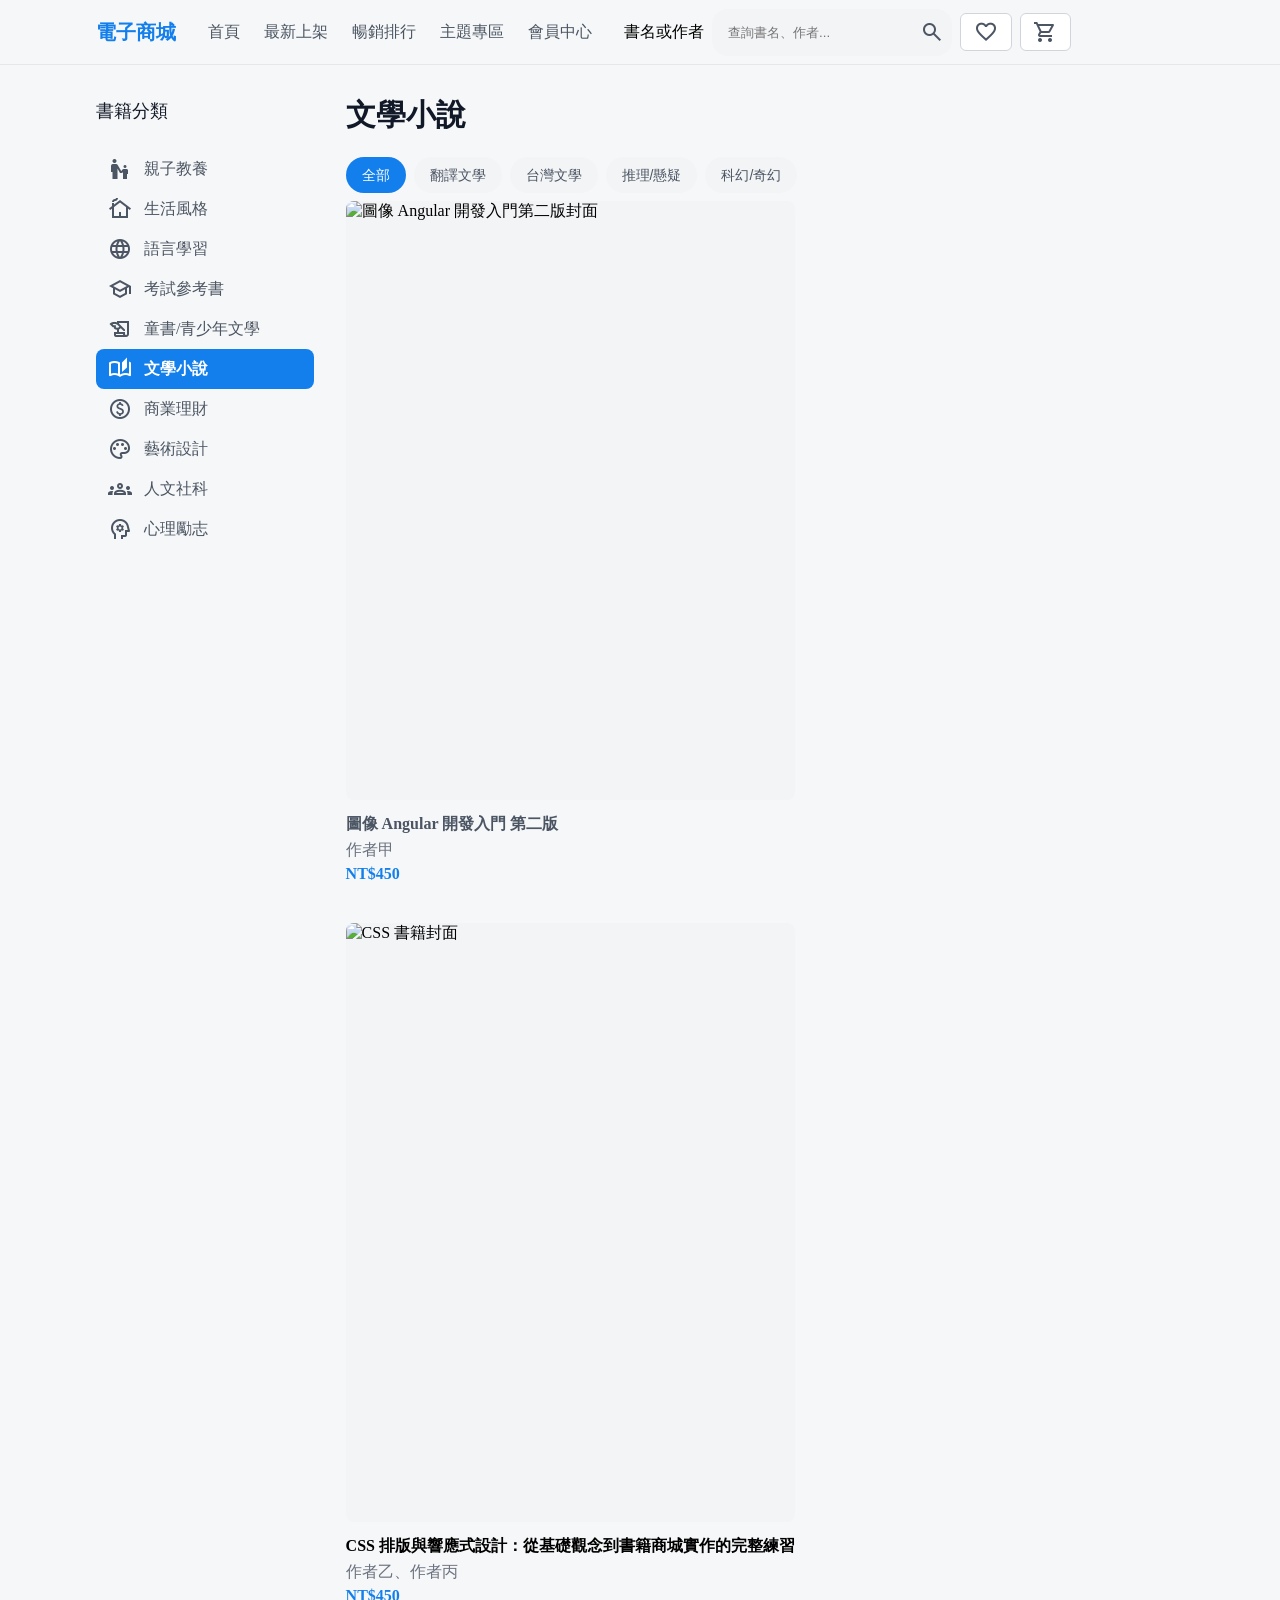
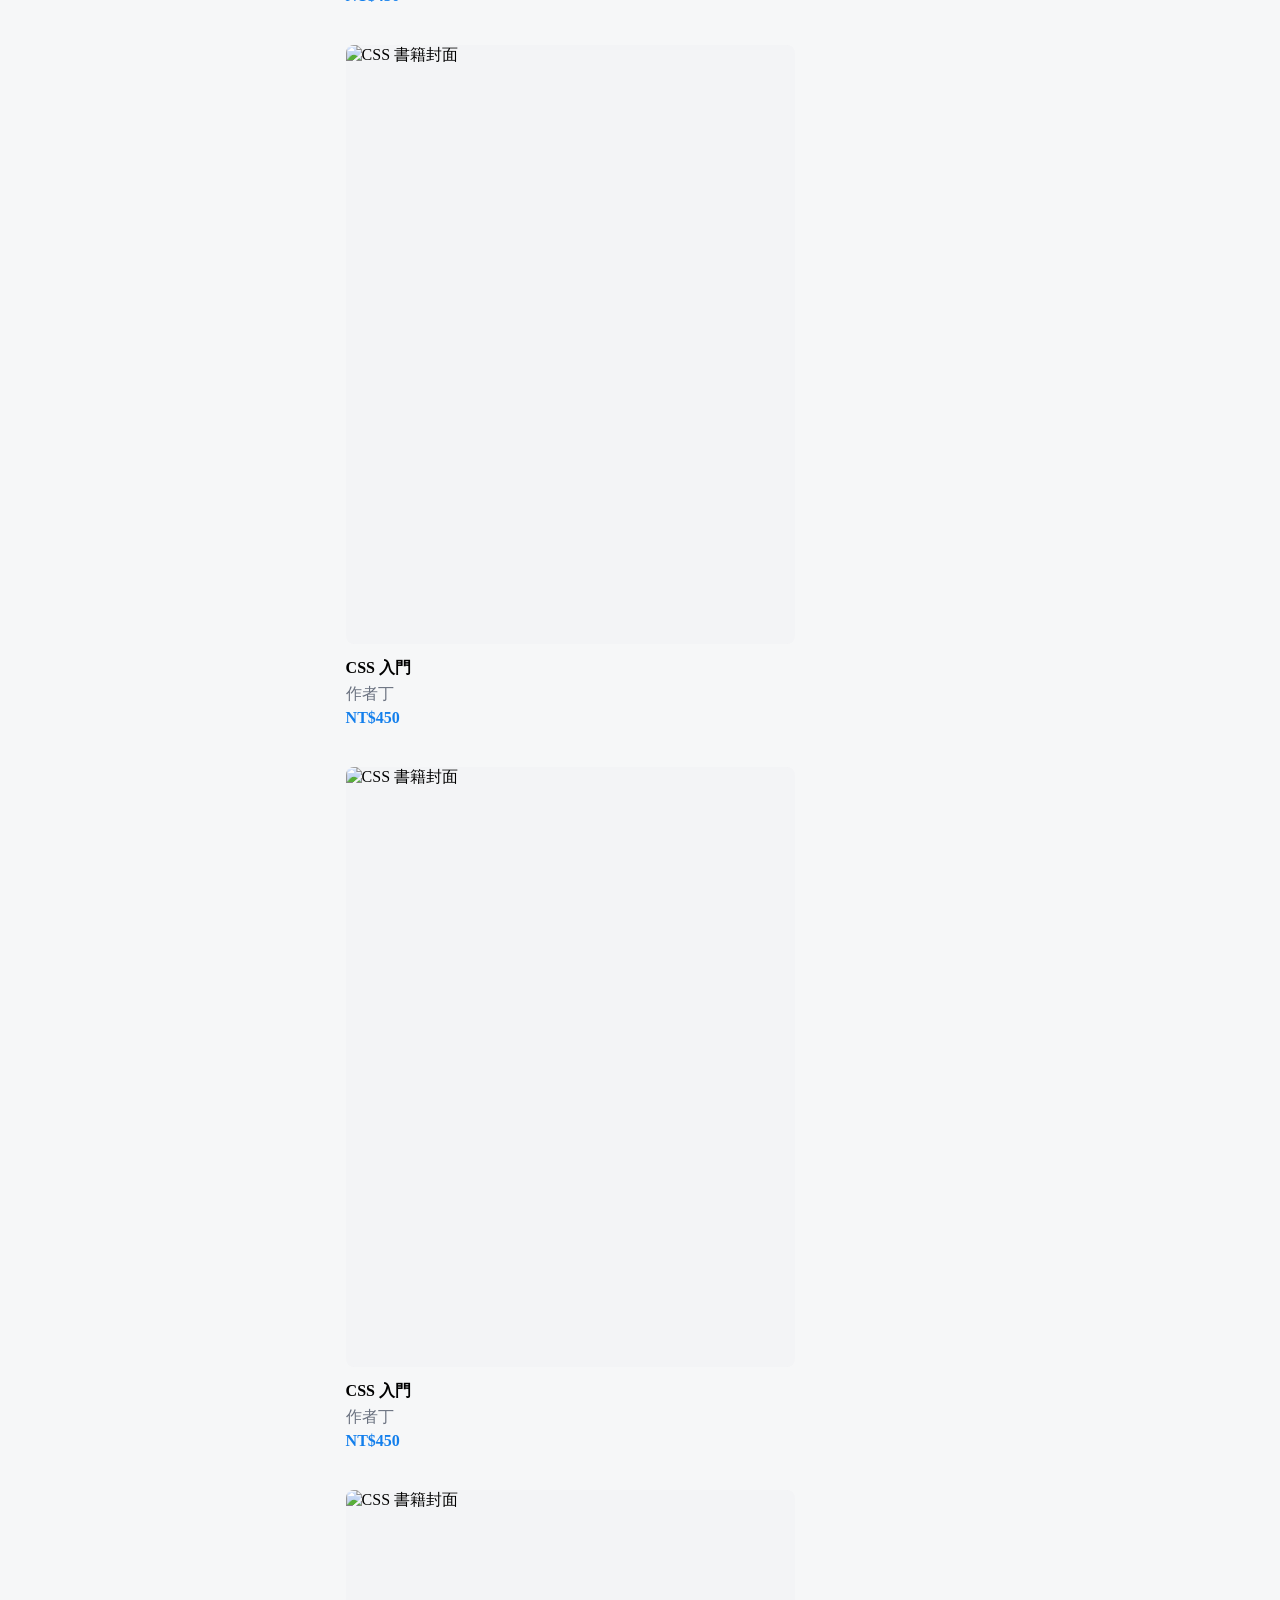
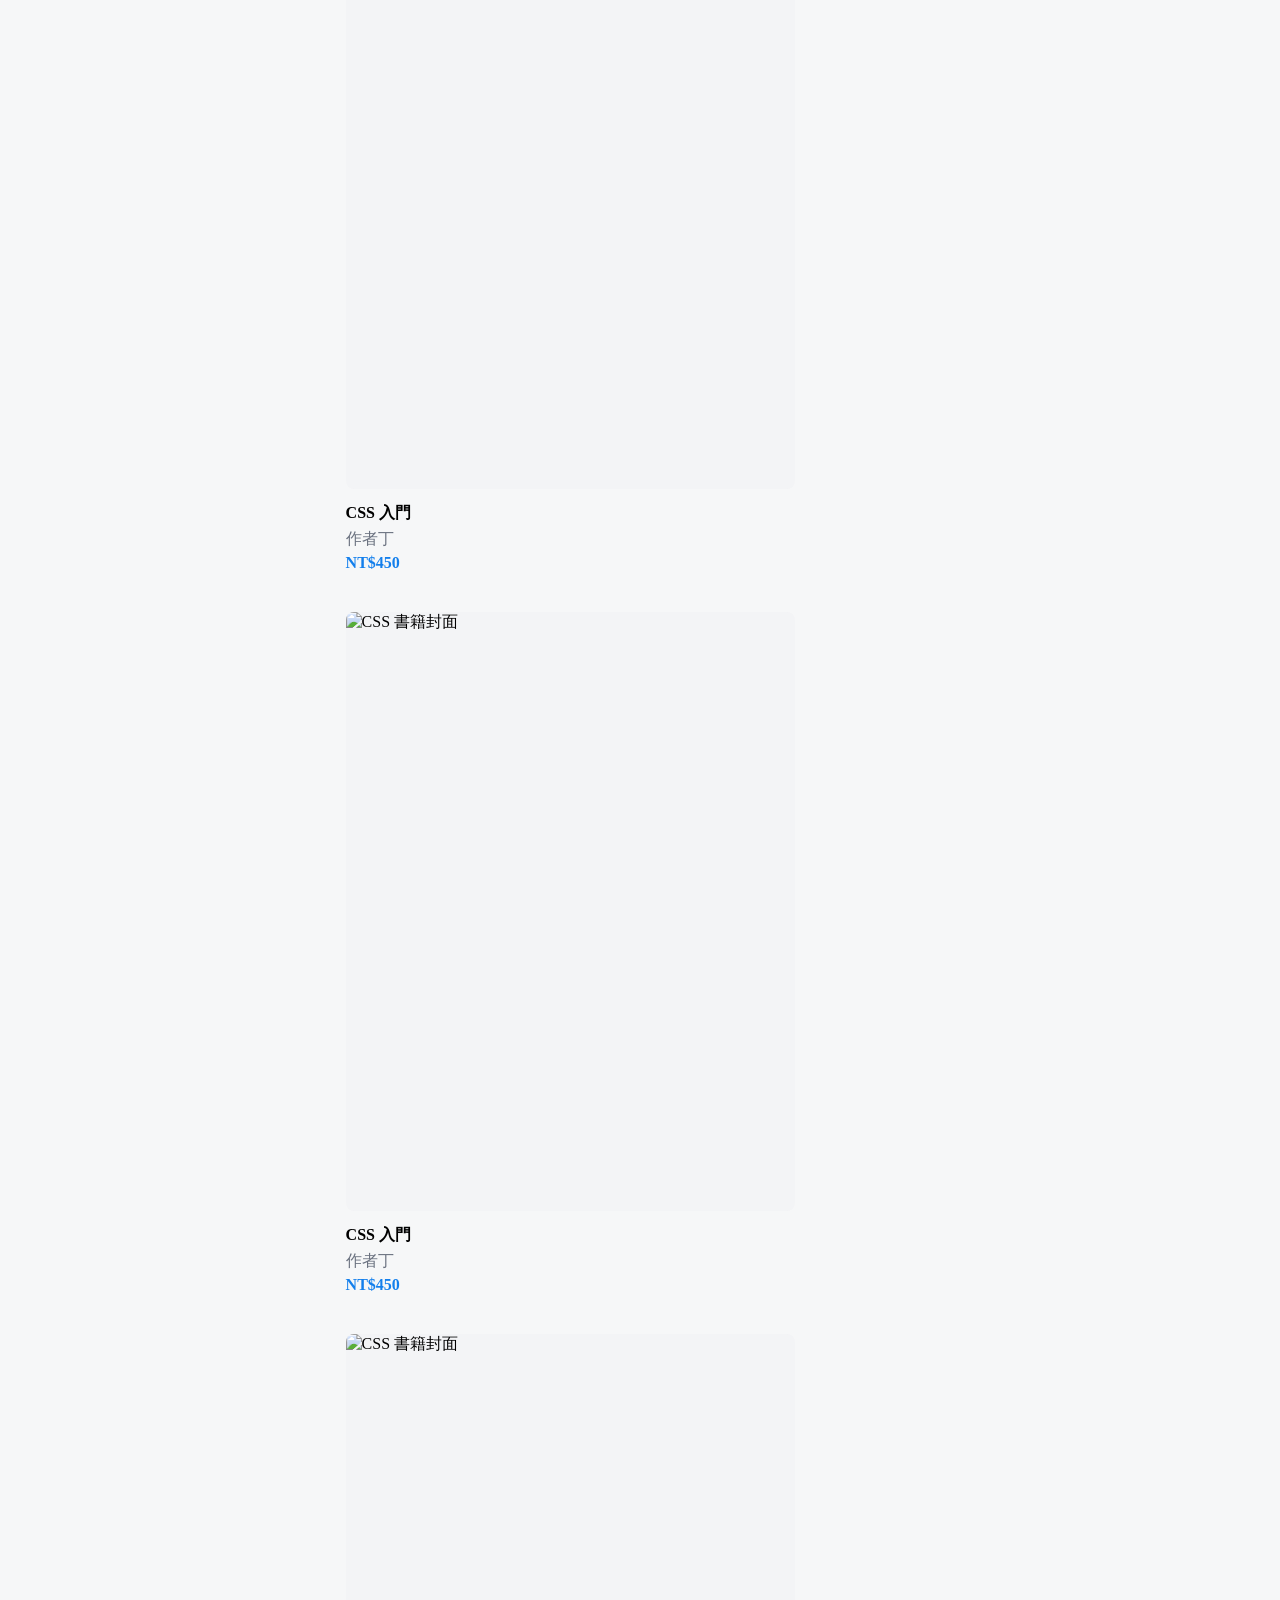
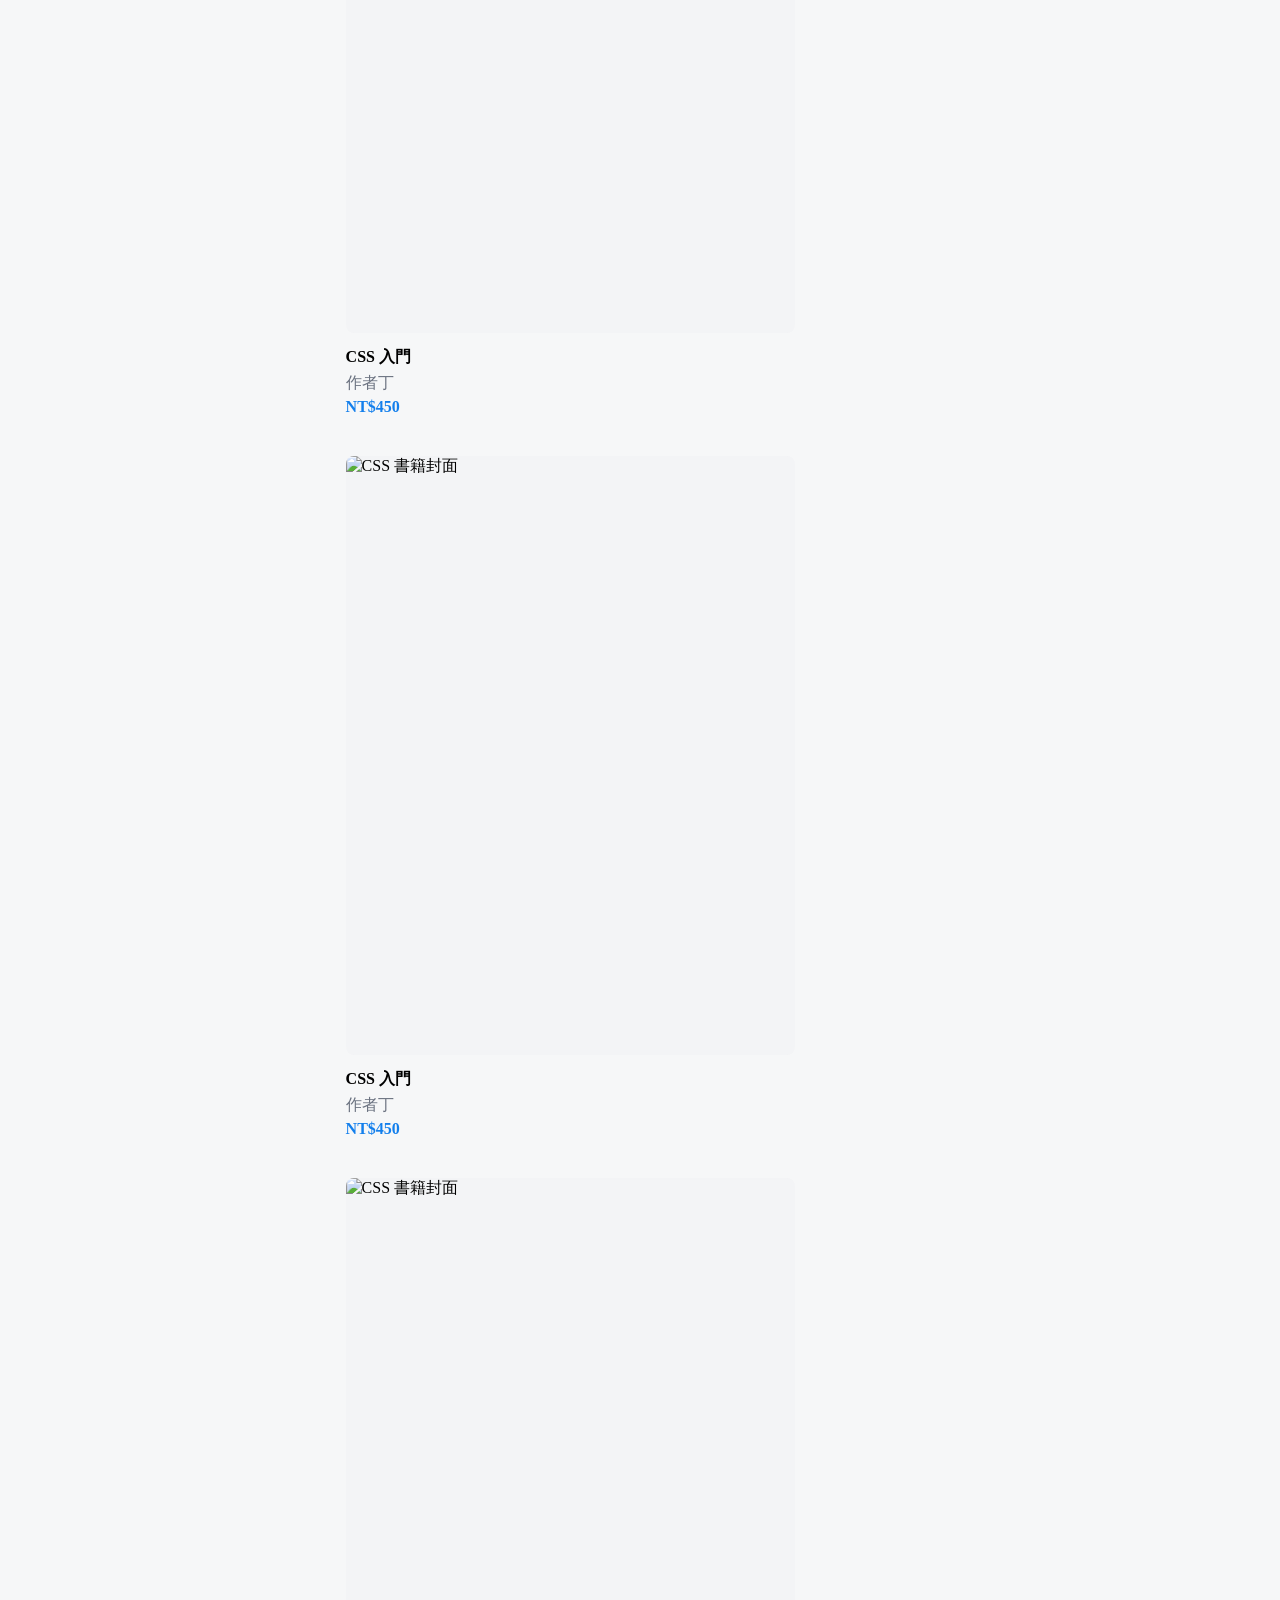
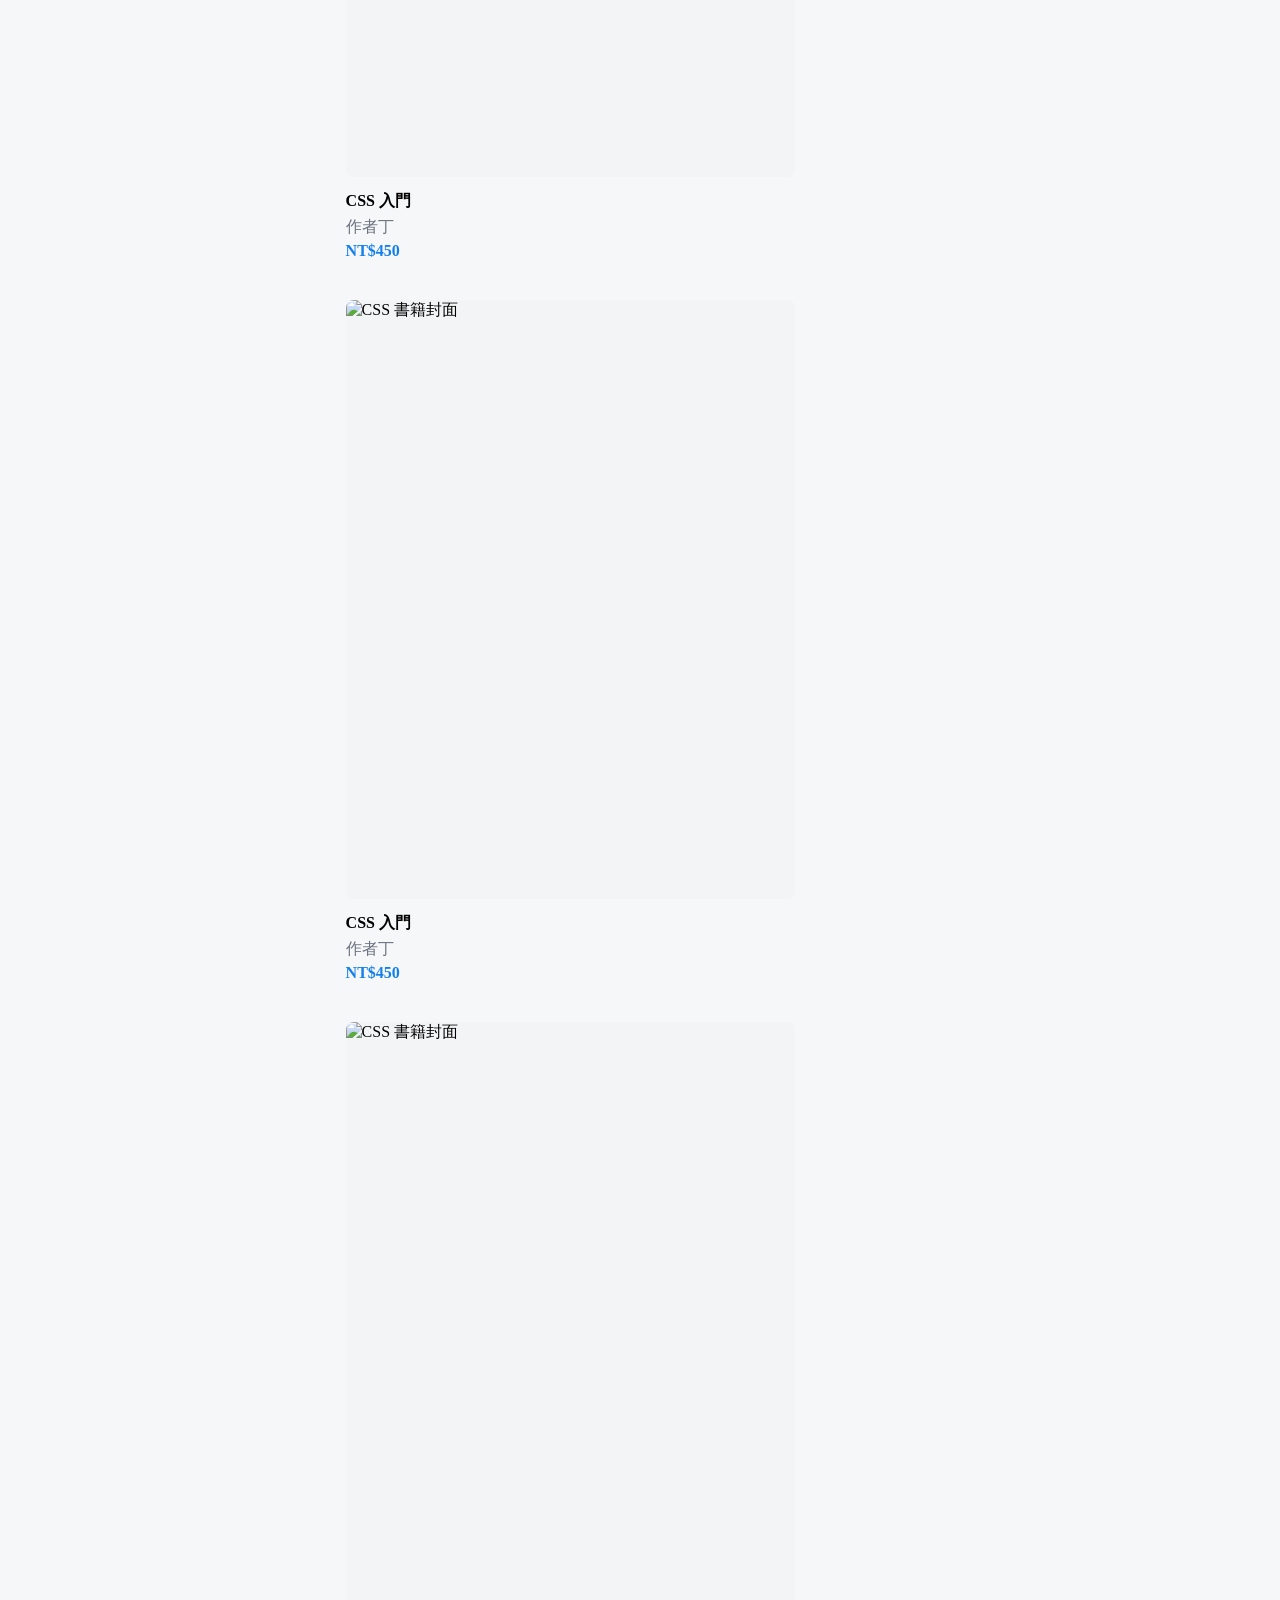
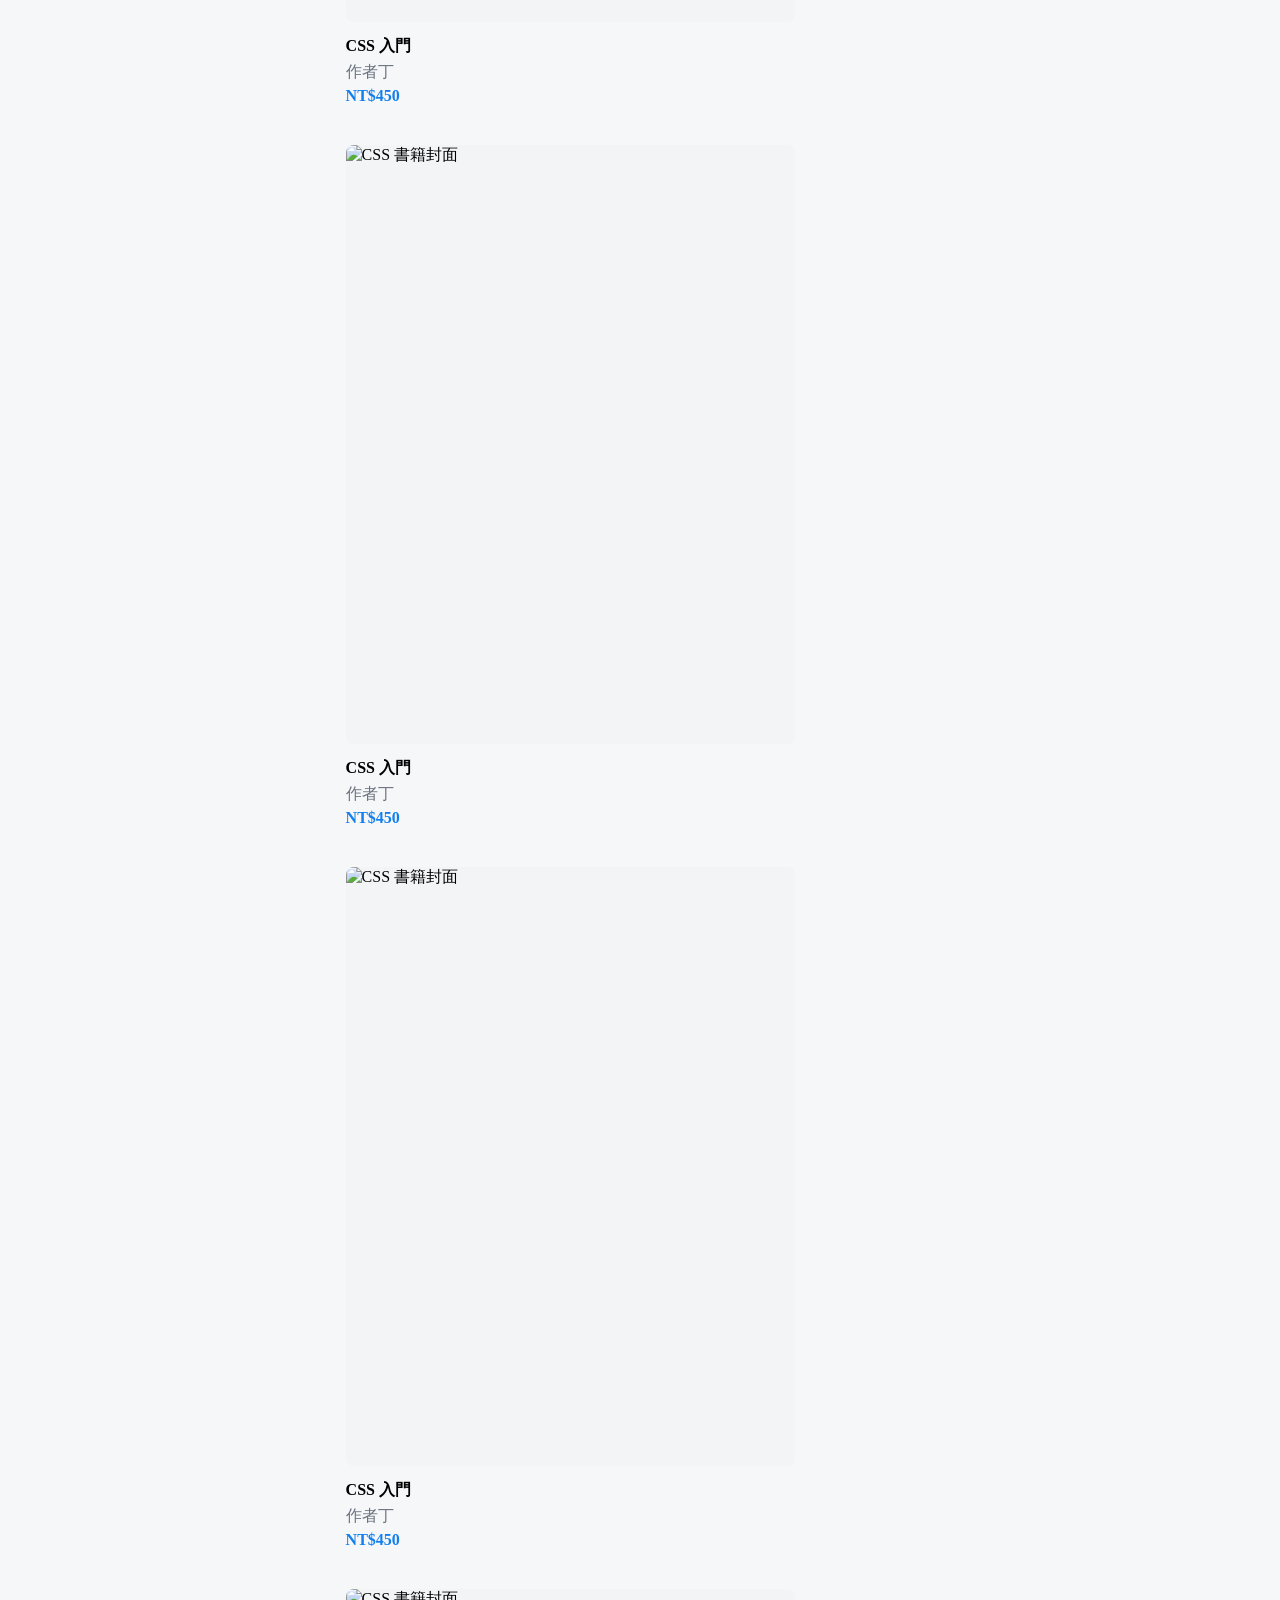
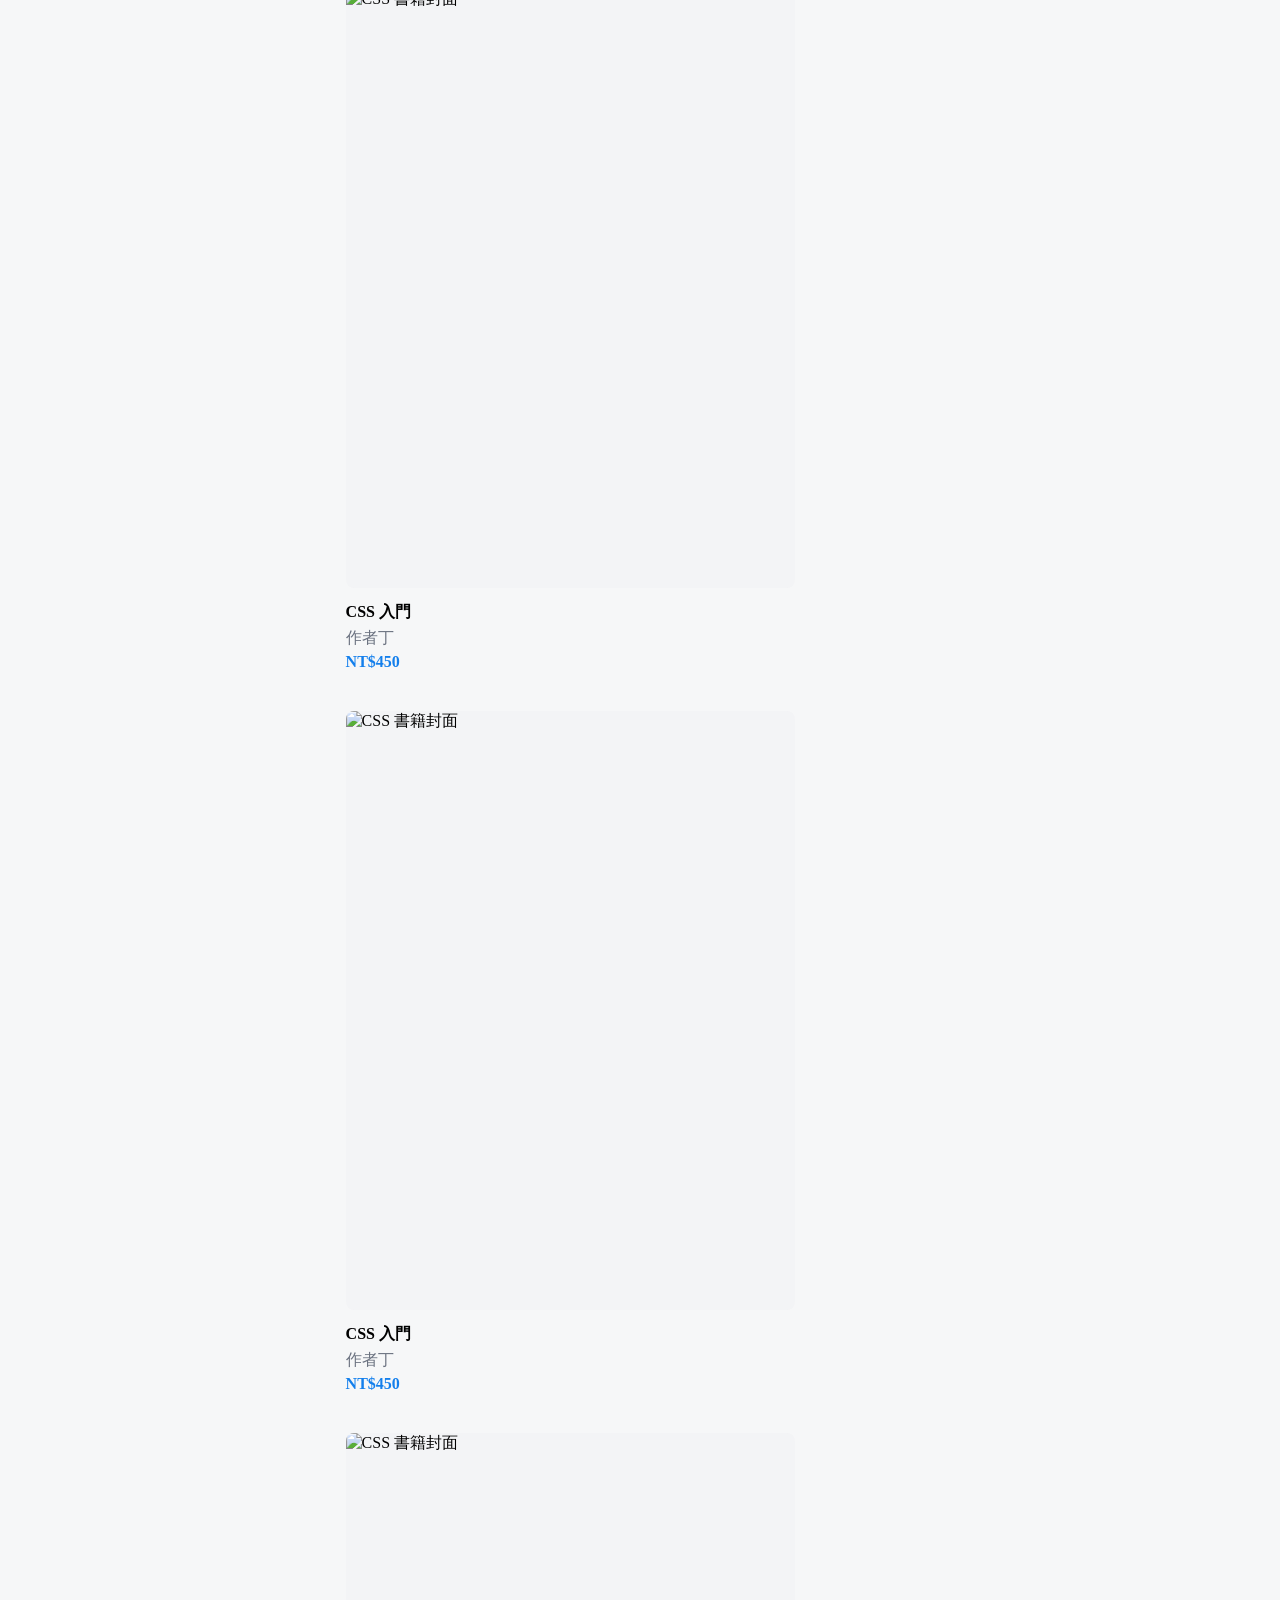
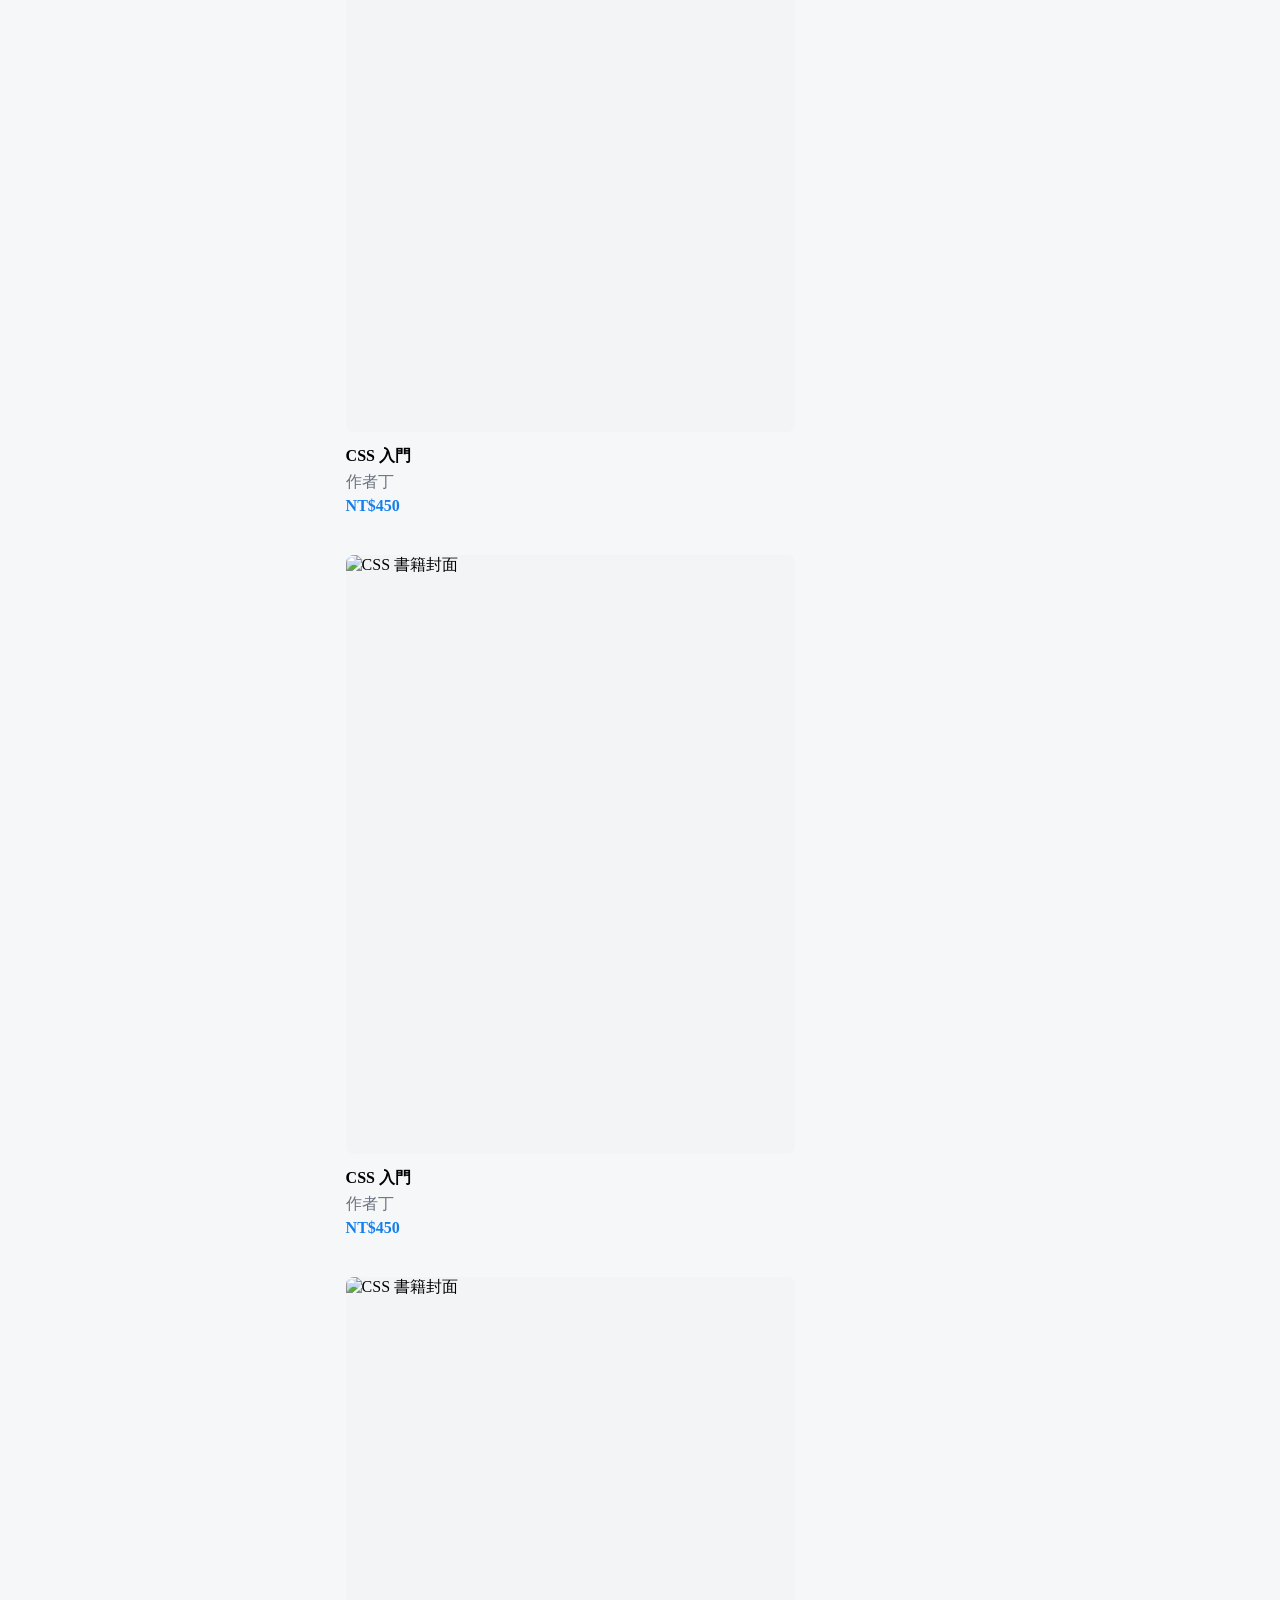
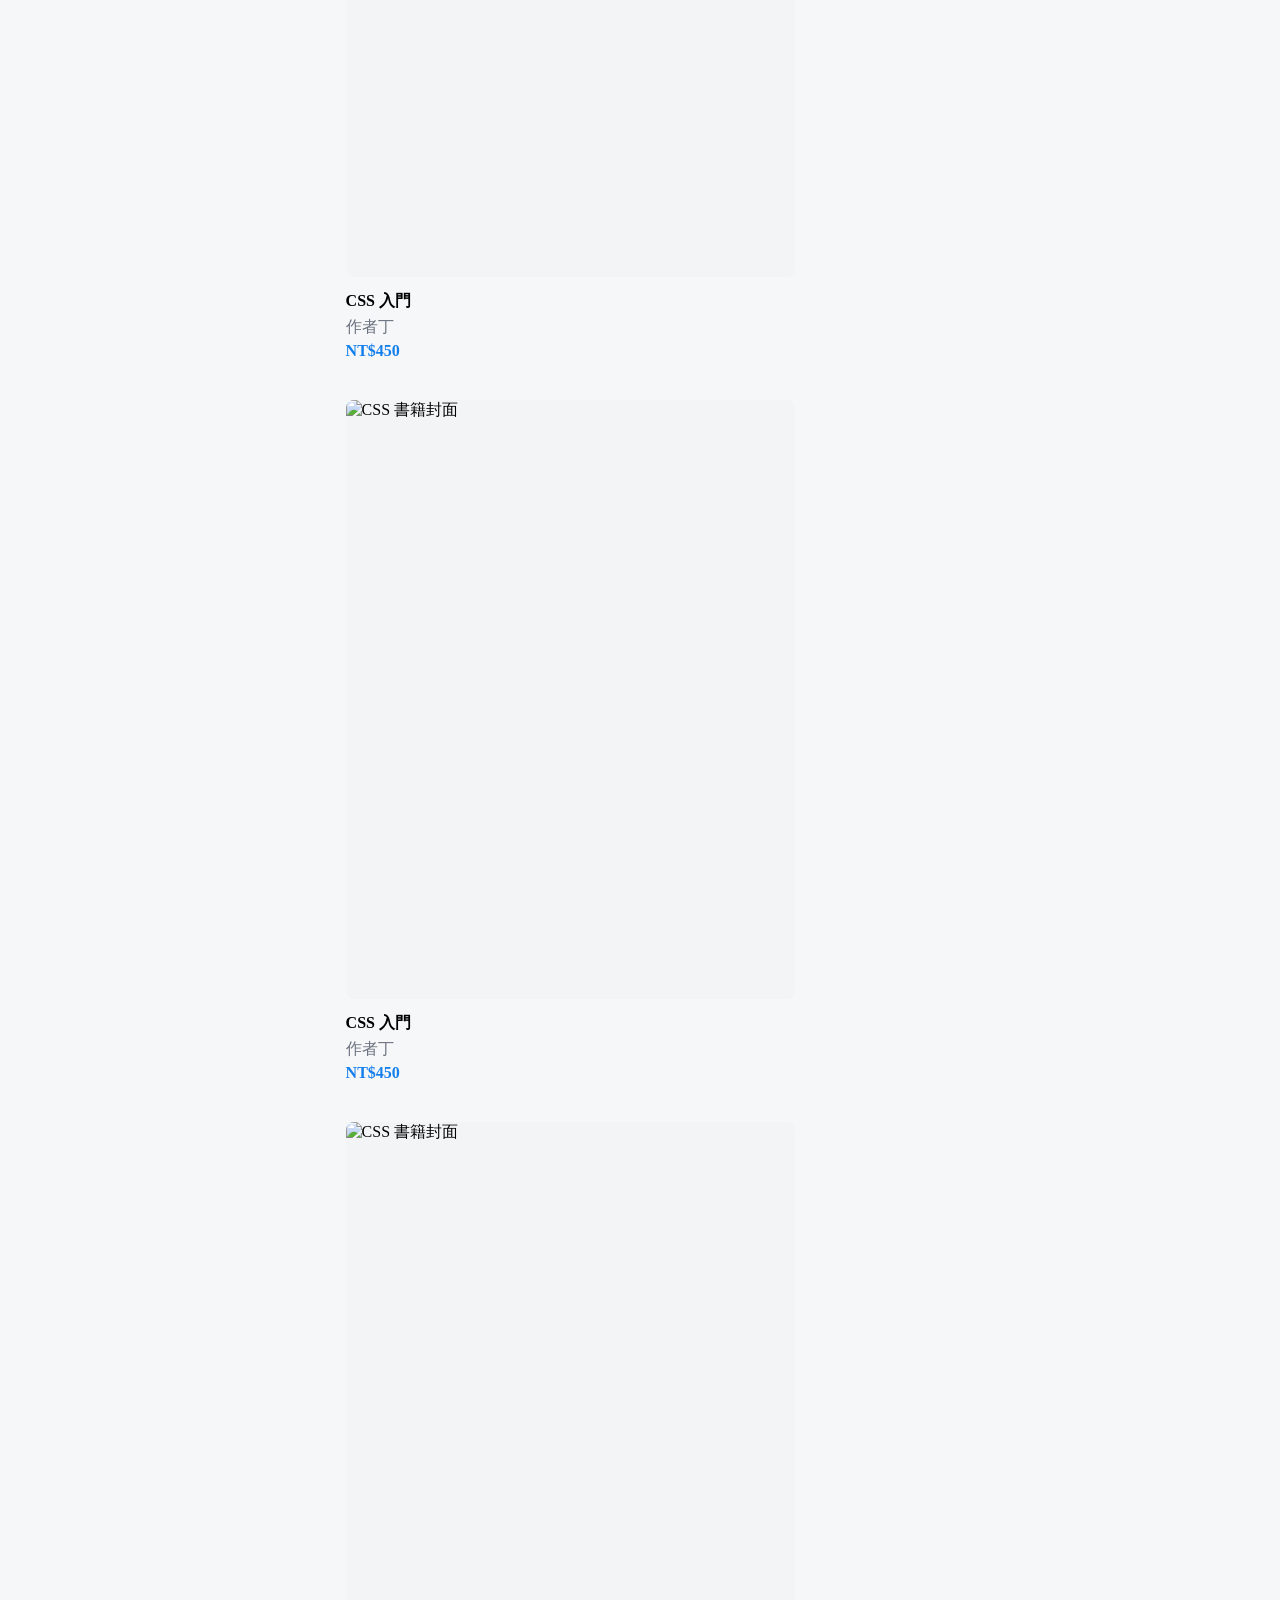
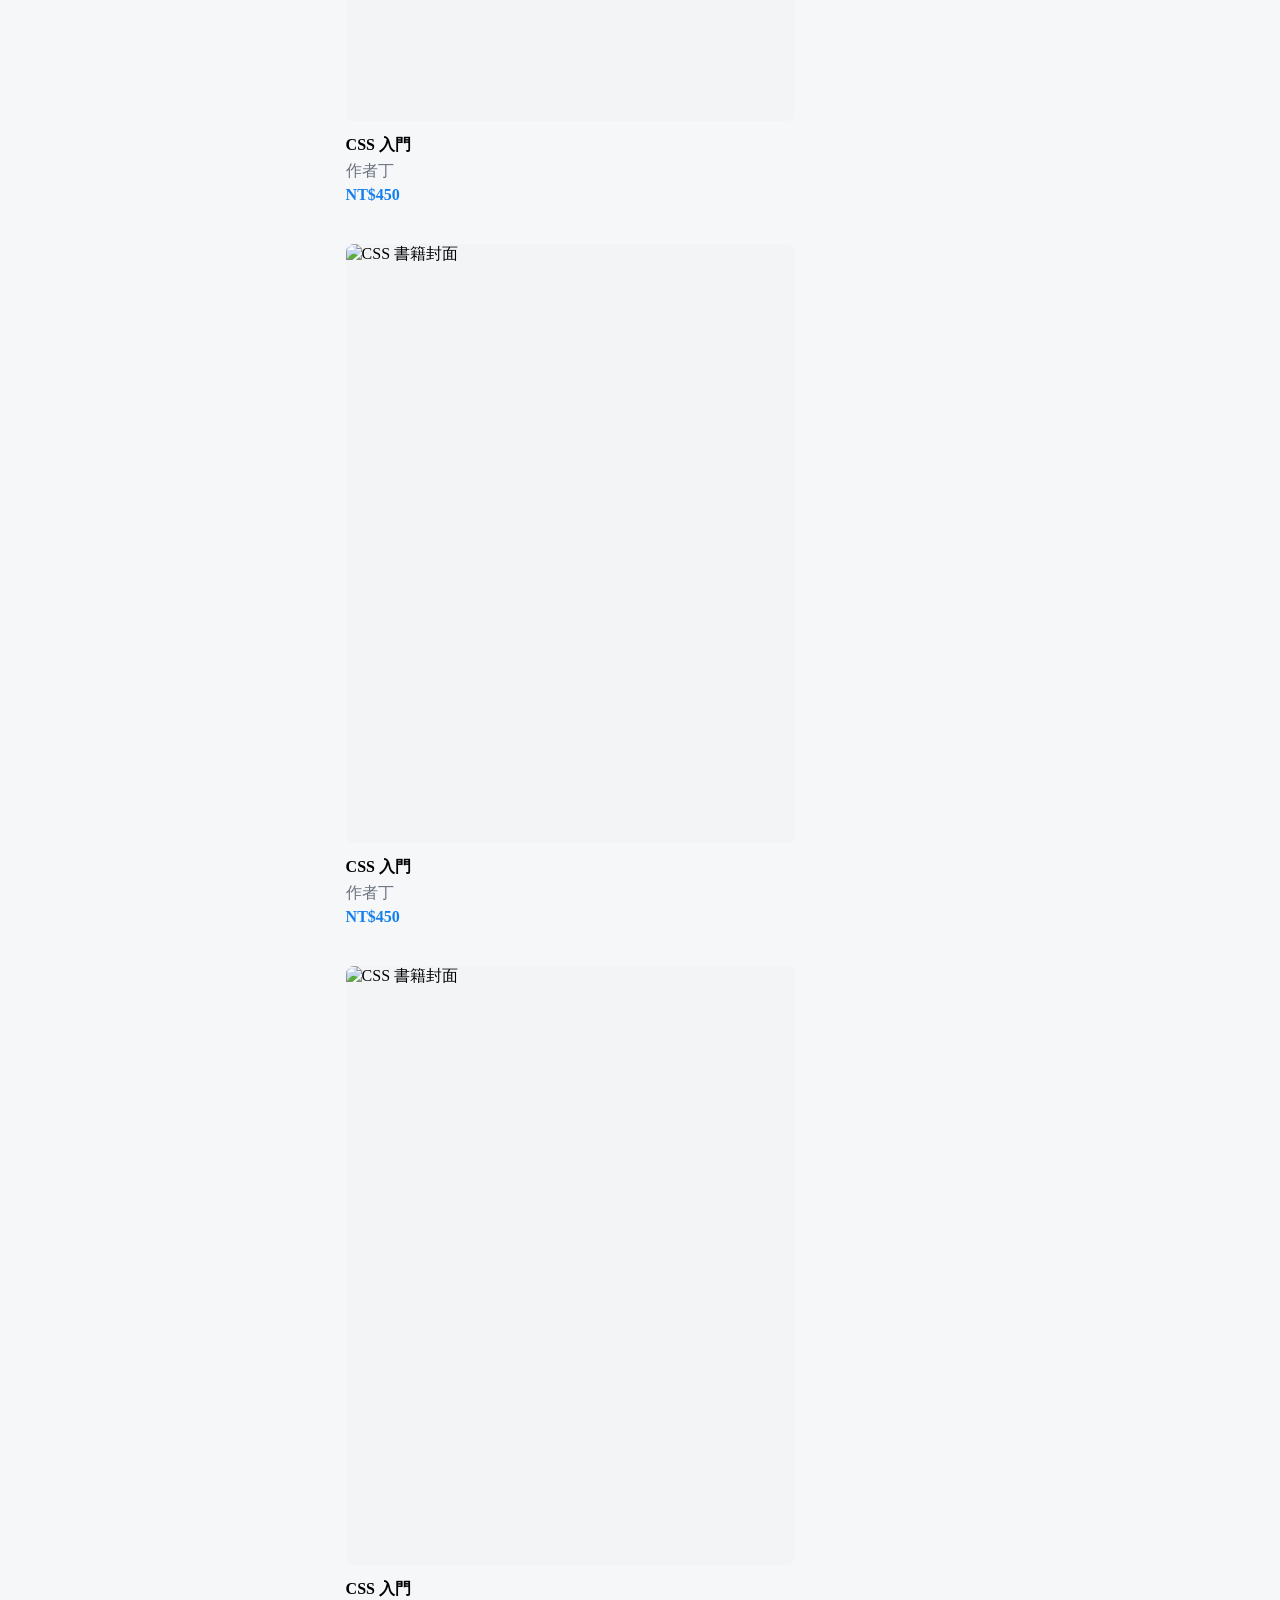
==== commit f35e0bf5: "feat(book): 書籍明細頁新增" ====
--- a/src/index.html
+++ b/src/index.html
@@ -89,6 +89,25 @@
             </aside>
             <main class="book-main">
               <h1>文學小說</h1>
+              <div class="mobile-tools">
+                <label for="mobile-search">書名或作者</label>
+                <input id="mobile-search" type="search" placeholder="輸入書名或作者" />
+                <details>
+                  <summary>書籍分類</summary>
+                  <nav aria-label="手機書籍分類">
+                    <a href="#" aria-current="true">文學小說</a>
+                    <a href="#">商業理財</a>
+                    <a href="#">藝術設計</a>
+                    <a href="#">人文社科</a>
+                    <a href="#">心理勵志</a>
+                    <a href="#">親子教養</a>
+                    <a href="#">生活風格</a>
+                    <a href="#">語言學習</a>
+                    <a href="#">考試參考書</a>
+                    <a href="#">童書/青少年文學</a>
+                  </nav>
+                </details>
+              </div>
               <div class="tag">
                 <button type="button" class="selected">全部</button>
                 <button type="button">翻譯文學</button>
@@ -98,7 +117,7 @@
                <div class="books">
                 <div>
                   <img src="./assets/images/angular.jpg" alt="圖像 Angular 開發入門第二版封面" />
-                  <h4>圖像 Angular 開發入門 第二版</h4>
+                  <h4><a href="./book.html">圖像 Angular 開發入門 第二版</a></h4>
                   <span>作者甲</span>
                   <span>NT$450</span>
                 </div>
--- a/src/style.min.css
+++ b/src/style.min.css
@@ -1 +1 @@
-section{display:flex;flex-direction:column;min-height:100vh}section>.main{flex-grow:1}.container{width:100%;max-width:90vw;box-sizing:border-box;margin:0 auto;padding-left:2rem;padding-right:2rem}a{color:var(--text-color);text-decoration:none}a:hover{color:var(--primary-color)}a:focus-visible{outline:2px solid var(--primary-color);outline-offset:3px}header{border-bottom:solid 1px var(--border-color);background-color:var(--background-color);position:sticky;top:0;z-index:50}header .material-symbols-outlined{font-size:1.5rem;line-height:1}header .container{width:100%;max-width:90vw;box-sizing:border-box;height:4rem;margin:0 auto;padding-left:2rem;padding-right:2rem;display:flex;align-items:center}header .container .header-inner{width:100%;height:4rem;display:flex;justify-content:space-between;align-items:center}header .container .header-inner button{background-color:rgba(0,0,0,0);padding:.5rem;border:none;cursor:pointer;color:var(--text-color);display:inline-flex;align-items:center;justify-content:center}header .container .header-inner .header-brand{display:flex;align-items:center;gap:2rem}header .container .header-inner .header-brand .site-title{margin:0;font-size:1.25rem;font-weight:700;line-height:1.75rem;color:var(--primary-color)}header .container .header-inner .header-brand nav{display:flex;gap:1.5rem}header .container .header-inner .header-brand nav a{color:var(--text-color);text-decoration:none}header .container .header-inner .header-brand nav a:hover{color:var(--primary-color)}header .container .header-inner .header-actions{display:flex;align-items:center;gap:.5rem}header .container .header-inner .header-actions div.search{display:flex;align-items:stretch;gap:0}header .container .header-inner .header-actions div.search input{border-top-left-radius:1rem;border-bottom-left-radius:1rem;width:200px;padding:1rem .5rem 1rem 1rem;border:none;background-color:var(--gray-color-100);outline:none}header .container .header-inner .header-actions div.search button{border-top-right-radius:1rem;border-bottom-right-radius:1rem;padding:.5rem 1rem;border:none;background-color:var(--gray-color-100);cursor:pointer}header .container .header-inner .header-actions div.search .search input:focus-visible,header .container .header-inner .header-actions div.search button:focus-visible{outline:2px solid var(--primary-color);outline-offset:3px}header .container .header-inner .header-actions>button{padding:.4rem .8rem;border:1px solid #d1d5db;border-radius:.375rem;background:#fff;cursor:pointer}.content-layout{display:flex;align-items:flex-start;gap:2rem;padding-block:2rem}.category-sidebar{width:20%;flex-shrink:0;position:sticky;top:6rem}.category-sidebar h2{margin:0;font-weight:500;font-size:1.125rem;line-height:1.75rem;color:var(--header-color)}.book-main{flex:1 1 0%;min-width:0;overflow-wrap:anywhere}h1{margin:0 0 1.5rem;font-weight:600;font-size:1.875rem;line-height:2.25rem;color:var(--header-color)}.tag{display:flex;flex-wrap:wrap;gap:.5rem;margin-bottom:2rem}.tag button{padding:.5rem 1rem;border:0;border-radius:1.5rem;font-size:.875rem;font-weight:500;line-height:1.25rem;color:var(--text-color);background-color:var(--gray-color-100);cursor:pointer}.tag button:focus-visible{outline:2px solid var(--primary-color);outline-offset:3px}.tag button.selected{background-color:var(--primary-color);color:#fff}.tag .books{display:grid;grid-template-columns:repeat(auto-fill, minmax(min(100%, 256px), 1fr));gap:2.5rem 1.5rem}.tag .books>div{display:flex;flex-direction:column;gap:.25rem;min-width:0;overflow-wrap:anywhere}.tag .books>div img{display:block;width:100%;border-radius:.5rem;aspect-ratio:3/4;-o-object-fit:contain;object-fit:contain;background:var(--gray-color-100)}.tag .books>div h4{margin:.5rem 0 0;font-size:1rem;font-weight:600;line-height:1.5rem}.tag .books>div span:first-of-type{color:var(--gray-color-500)}.tag .books>div span:last-of-type{color:var(--primary-color);font-weight:700;margin-top:auto}.category-nav{margin-block:1.5rem}.category-nav a:hover{background-color:var(--gray-color-100);color:var(--primary-color)}.category-nav a.active{background-color:var(--primary-color);color:#fff;font-weight:700}.category-nav a{display:flex;align-items:center;gap:.75rem;padding:.5rem .75rem;border-radius:.5rem;overflow-wrap:anywhere}.category-nav .material-symbols-outlined{flex-shrink:0;font-size:1.5rem;line-height:1}footer{border-top:1px solid var(--border-color)}footer .container{width:100%;max-width:90vw;box-sizing:border-box;margin:0px auto;padding-left:2rem;padding-right:2rem}footer .footer-inner{display:flex;flex-wrap:wrap;justify-content:space-between;align-items:center;gap:1rem 1.5rem;padding-block:1rem}footer .footer-nav{display:flex;flex-wrap:wrap;gap:.75rem 1.5rem}footer .footer-nav a{color:var(--text-color);text-decoration:inherit}footer .footer-nav a:hover{color:var(--primary-color)}footer p{color:var(--text-color);font-size:.875rem;line-height:1.25rem}:root{--header-color: #111827;--primary-color: #137fec;--background-color: #f6f7f8;--text-color: #4b5563;--border-color: #e5e7eb;--gray-color-100: #f3f4f6;--gray-color-500: #6b7280}html,body{margin:0;padding:0}body{background-color:var(--background-color)}/*# sourceMappingURL=style.min.css.map */+:root{--search-bar-display: flex;--aside-display: block;--book-min-width: 256px;--container-padding-left: 2rem;--container-padding-right: 2rem;--nav-display: flex}@media(max-width: 1024px){:root{--search-bar-display: none;--aside-display: none;--book-min-width: 200px}}@media(max-width: 640px){:root{--container-padding-left: 1.5rem;--container-padding-right: 1.5rem;--nav-display: none}}section{display:flex;flex-direction:column;min-height:100vh}section>.main{flex-grow:1}.container{width:100%;max-width:90vw;box-sizing:border-box;margin:0 auto;padding-left:var(--container-padding-left);padding-right:var(--container-padding-right)}a{color:var(--text-color);text-decoration:none}a:hover{color:var(--primary-color)}a:focus-visible{outline:2px solid var(--primary-color);outline-offset:3px}header{border-bottom:solid 1px var(--border-color);background-color:var(--background-color);position:sticky;top:0;z-index:50}header .material-symbols-outlined{font-size:1.5rem;line-height:1}header .container{width:100%;max-width:90vw;box-sizing:border-box;height:4rem;margin:0 auto;padding-left:2rem;padding-right:2rem;display:flex;align-items:center}header .container .header-inner{width:100%;min-height:4rem;height:auto;flex-wrap:wrap;gap:.5rem 1rem;padding-block:.5rem;display:flex;justify-content:space-between;align-items:center}header .container .header-inner button{background-color:rgba(0,0,0,0);padding:.5rem;border:none;cursor:pointer;color:var(--text-color);display:inline-flex;align-items:center;justify-content:center}header .container .header-inner .header-brand{display:flex;align-items:center;min-width:0;flex-wrap:wrap;gap:.5rem 2rem}header .container .header-inner .header-brand .site-title{margin:0;font-size:1.25rem;font-weight:700;line-height:1.75rem;color:var(--primary-color)}header .container .header-inner .header-brand nav{display:var(--nav-display);flex-wrap:wrap;gap:1.5rem}header .container .header-inner .header-brand label[for=book-search]{display:var(--search-bar-display)}header .container .header-inner .header-brand a{color:var(--text-color);text-decoration:none}header .container .header-inner .header-brand a:hover{color:var(--primary-color)}header .container .header-inner .header-actions{display:flex;align-items:center;gap:.5rem}header .container .header-inner .header-actions div.search{display:var(--search-bar-display);align-items:stretch;gap:0}header .container .header-inner .header-actions div.search input{border-top-left-radius:1rem;border-bottom-left-radius:1rem;width:200px;padding:1rem .5rem 1rem 1rem;border:none;background-color:var(--gray-color-100);outline:none}header .container .header-inner .header-actions div.search button{border-top-right-radius:1rem;border-bottom-right-radius:1rem;padding:.5rem;border:none;cursor:pointer;background-color:var(--gray-color-100)}header .container .header-inner .header-actions div.search .search input:focus-visible,header .container .header-inner .header-actions div.search button:focus-visible{outline:2px solid var(--primary-color);outline-offset:3px}header .container .header-inner .header-actions>button{padding:.4rem .8rem;border:1px solid #d1d5db;border-radius:.375rem;background:#fff;cursor:pointer}.content-layout{display:flex;align-items:flex-start;gap:2rem;padding-block:2rem}.category-sidebar{display:var(--aside-display);width:20%;flex-shrink:0;position:sticky;top:6rem}.category-sidebar h2{margin:0;font-size:1.125rem;font-weight:500;line-height:1.75rem;color:var(--header-color)}.book-main{flex:1 1 0%;min-width:0;overflow-wrap:anywhere}h1{margin:0 0 1.5rem;font-size:1.875rem;font-weight:600;line-height:2.25rem;color:var(--header-color)}.tag{display:flex;flex-wrap:wrap;gap:.5rem;margin-bottom:2rem}.tag button{padding:.5rem 1rem;border:0;border-radius:1.5rem;font-size:.875rem;font-weight:500;line-height:1.25rem;color:var(--text-color);background-color:var(--gray-color-100);cursor:pointer}.tag button:focus-visible{outline:2px solid var(--primary-color);outline-offset:3px}.tag button.selected{background-color:var(--primary-color);color:#fff}.tag .books{display:grid;grid-template-columns:repeat(auto-fill, minmax(min(100%, var(--book-min-width)), 1fr));gap:2.5rem 1.5rem}.tag .books>div{display:flex;flex-direction:column;gap:.25rem;min-width:0;overflow-wrap:anywhere}.tag .books>div img{display:block;width:100%;border-radius:.5rem;aspect-ratio:3/4;-o-object-fit:contain;object-fit:contain;background:var(--gray-color-100)}.tag .books>div h4{margin:.5rem 0 0;font-size:1rem;font-weight:600;line-height:1.5rem}.tag .books>div span:first-of-type{color:var(--gray-color-500)}.tag .books>div span:last-of-type{color:var(--primary-color);font-weight:700;margin-top:auto}.category-nav{margin-block:1.5rem}.category-nav a:hover{background-color:var(--gray-color-100);color:var(--primary-color)}.category-nav a.active{background-color:var(--primary-color);color:#fff;font-weight:700}.category-nav a{display:flex;align-items:center;gap:.75rem;padding:.5rem .75rem;border-radius:.5rem;overflow-wrap:anywhere}.category-nav .material-symbols-outlined{flex-shrink:0;font-size:1.5rem;line-height:1}.mobile-tools{display:none}@media(max-width: 1024px){.mobile-tools{display:grid;gap:.75rem;margin-bottom:1.5rem}.mobile-tools input{width:100%;min-width:0;box-sizing:border-box;padding:.75rem}.mobile-tools summary{cursor:pointer;padding-block:.5rem}.mobile-tools nav{display:grid;gap:.5rem}}.mobile-tools :focus-visible{outline:2px solid var(--primary-color);outline-offset:3px}footer{border-top:1px solid var(--border-color)}footer .container{width:100%;max-width:90vw;box-sizing:border-box;margin:0px auto;padding-left:2rem;padding-right:2rem}footer .footer-inner{display:flex;flex-wrap:wrap;justify-content:space-between;align-items:center;gap:1rem 1.5rem;padding-block:1rem}footer .footer-nav{display:var(--nav-display);flex-wrap:wrap;gap:.75rem 1.5rem}footer .footer-nav a{color:var(--text-color);text-decoration:inherit}footer .footer-nav a:hover{color:var(--primary-color)}footer p{color:var(--text-color);font-size:.875rem;font-weight:400;line-height:1.25rem}:root{--header-color: #111827;--primary-color: #137fec;--background-color: #f6f7f8;--text-color: #4b5563;--border-color: #e5e7eb;--gray-color-100: #f3f4f6;--gray-color-500: #6b7280}html,body{margin:0;padding:0}body{background-color:var(--background-color)}/*# sourceMappingURL=style.min.css.map */
